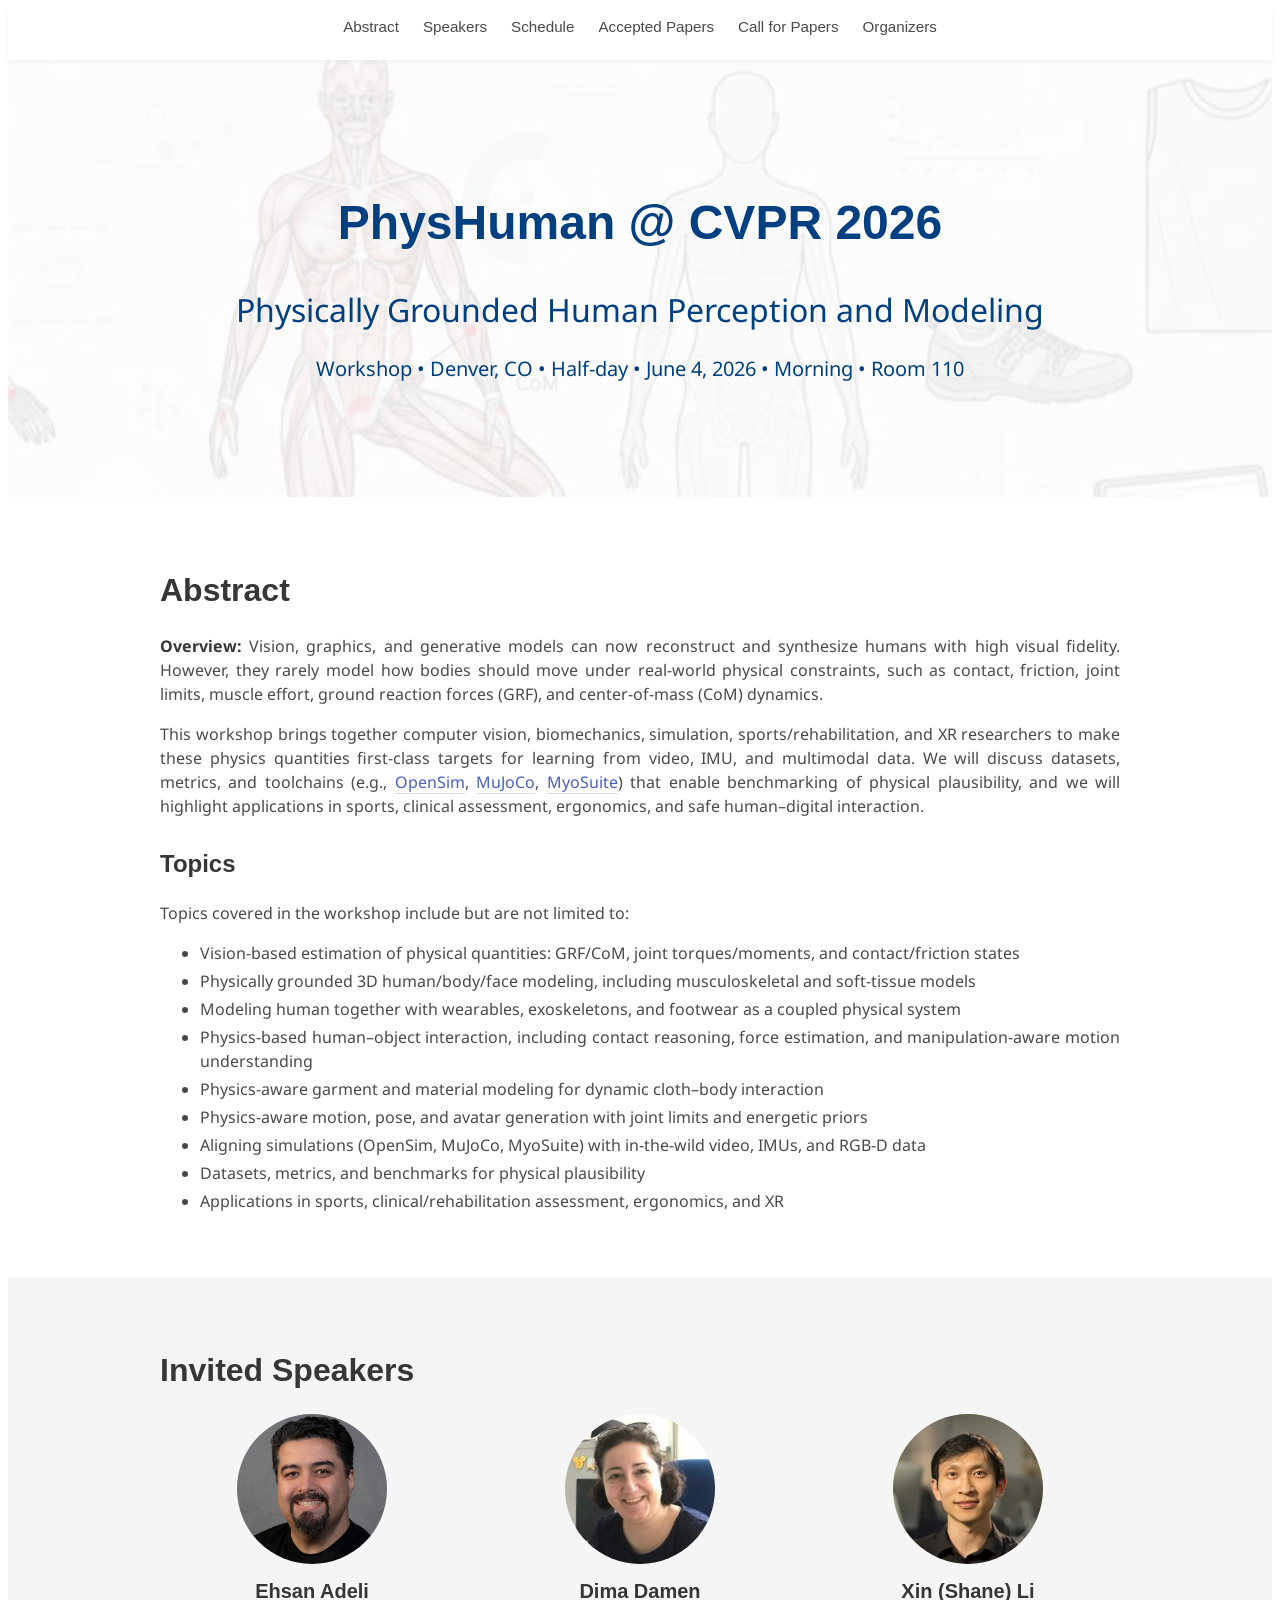
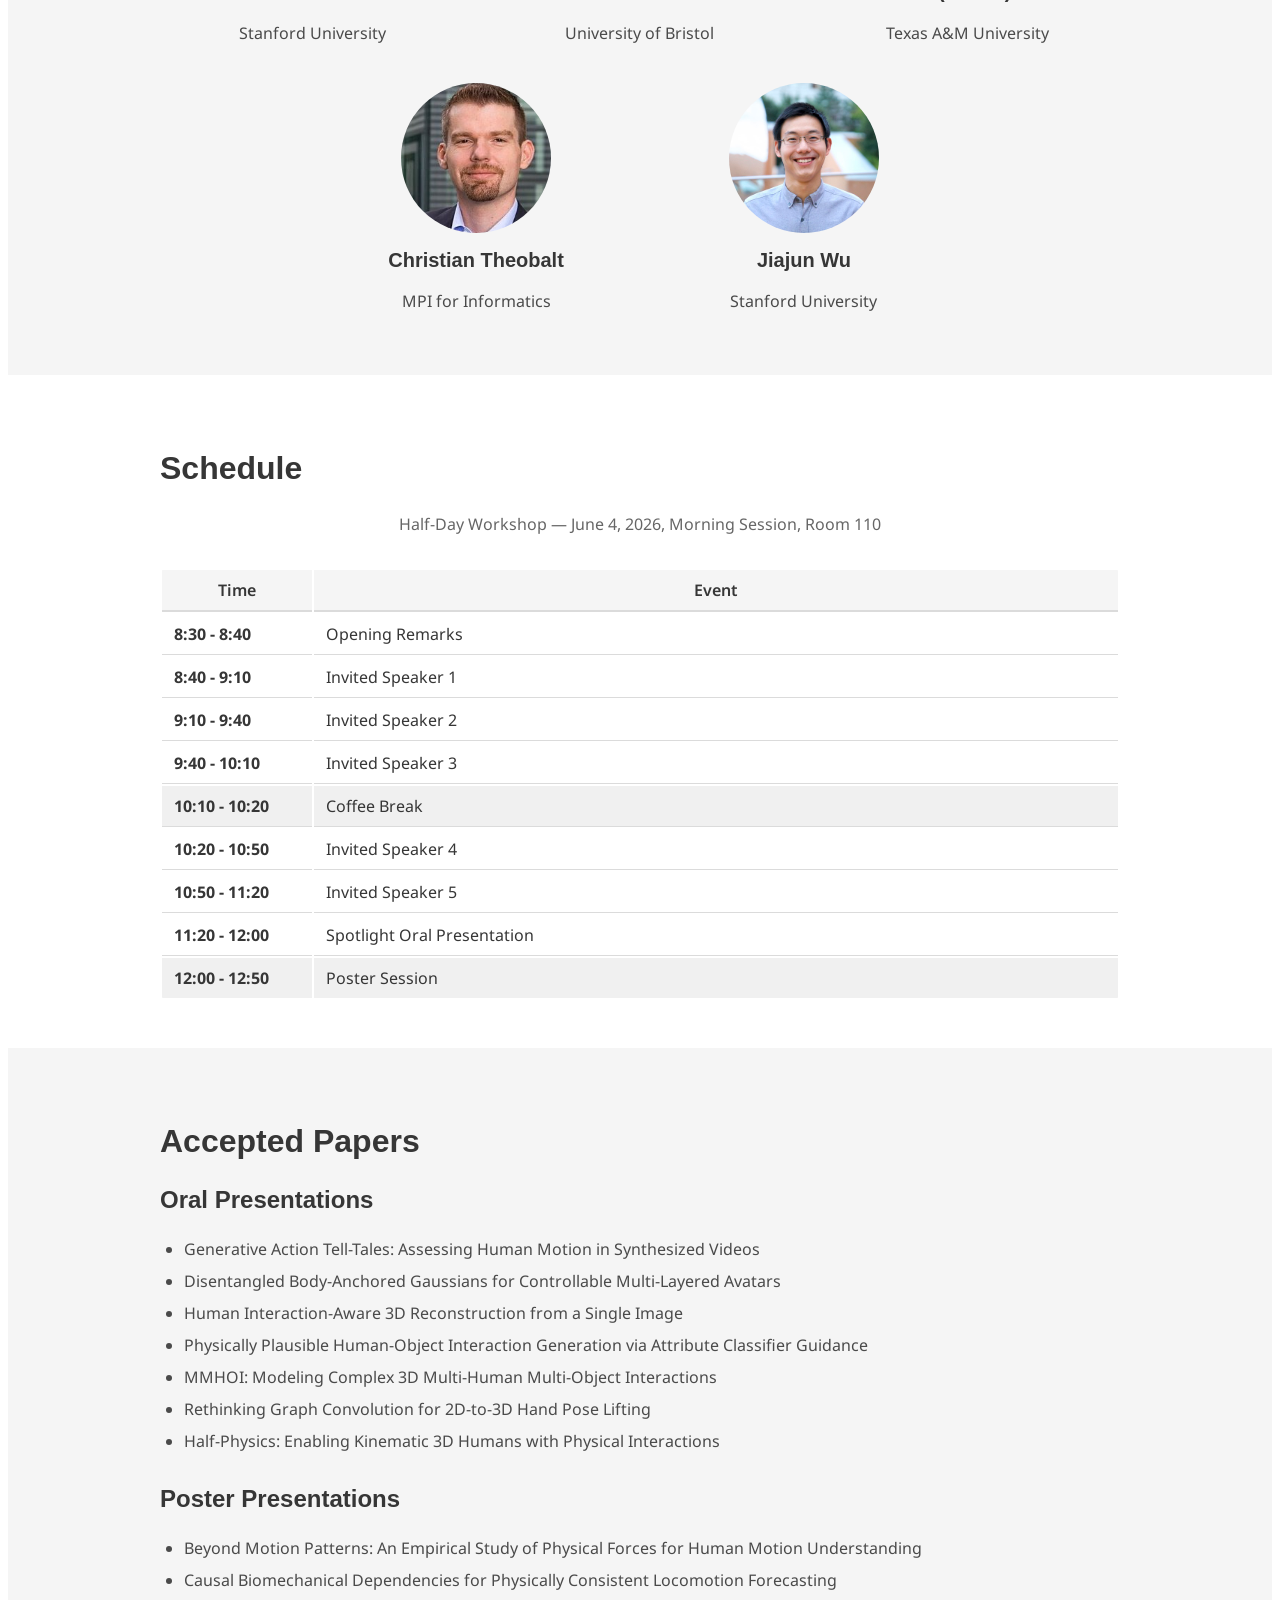
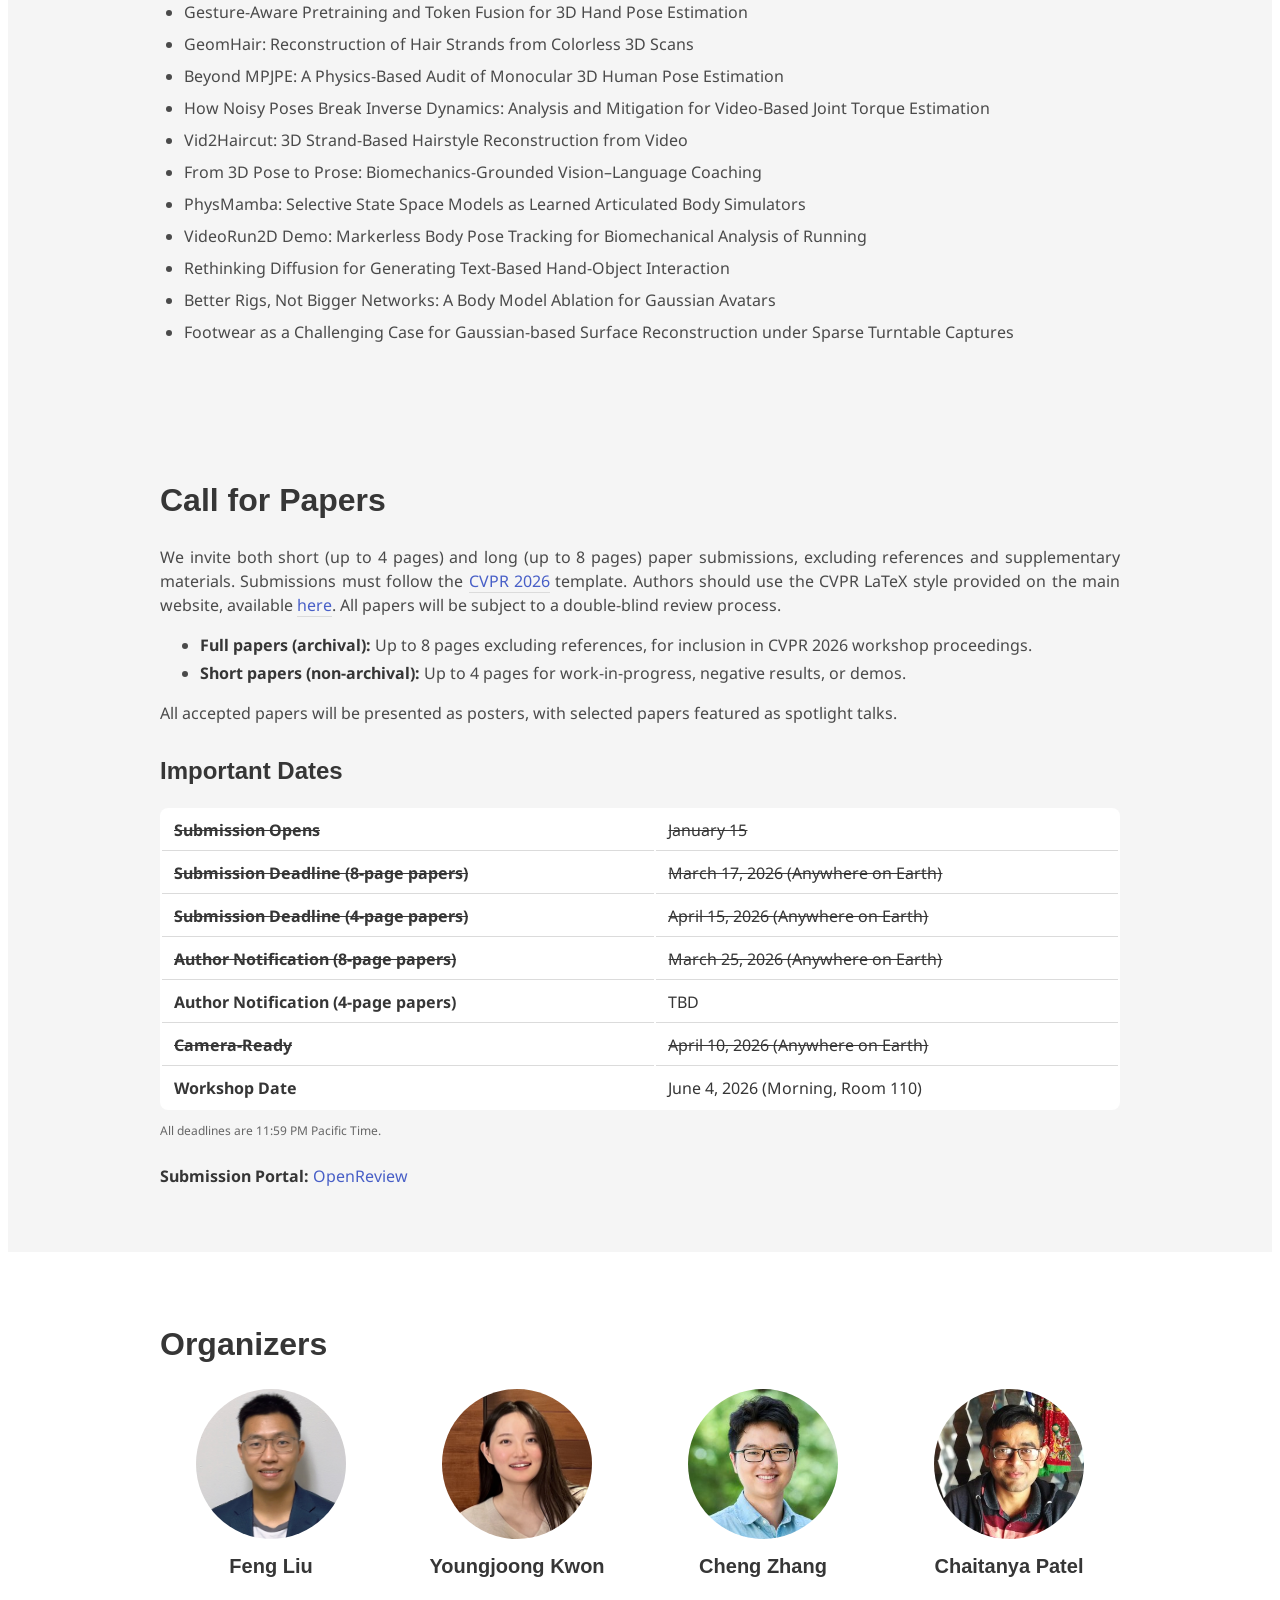
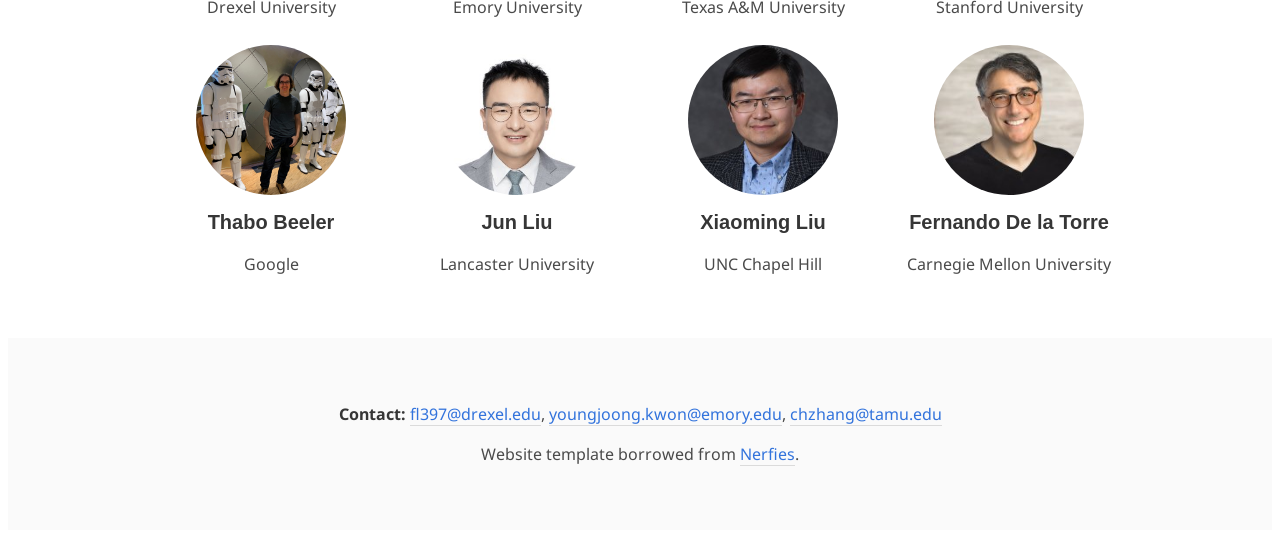
==== index.html @ 2b9e11b6 "Add Accepted Papers section with oral and poster presentations https://claude.ai/code/session_01QRci" ====
<!DOCTYPE html>
<html>
<head>
  <meta charset="utf-8">
  <meta name="description" content="PhysHuman: Physically Grounded Human Perception and Modeling Workshop @ CVPR 2026">
  <meta name="keywords" content="PhysHuman, CVPR 2026, Workshop, Human Modeling, Biomechanics, Physics-informed Vision">
  <meta name="viewport" content="width=device-width, initial-scale=1">
  <title>PhysHuman Workshop @ CVPR 2026</title>

  <link href="https://fonts.googleapis.com/css?family=Google+Sans|Noto+Sans|Castoro" rel="stylesheet">
  <link rel="stylesheet" href="./static/css/bulma.min.css">
  <link rel="stylesheet" href="./static/css/index.css">
  <link rel="icon" href="./static/images/favicon.ico">
  <script>
    // Scroll to top on page load/refresh
    if (history.scrollRestoration) {
      history.scrollRestoration = 'manual';
    }
    window.onbeforeunload = function () {
      window.scrollTo(0, 0);
    };
  </script>
  <style>
    /* Hide ClustrMaps globe widget while keeping tracking active */
    /* Hide the canvas element that renders the globe */
    canvas[id*="cluster"] {
      display: none !important;
      visibility: hidden !important;
      opacity: 0 !important;
      width: 0 !important;
      height: 0 !important;
      position: absolute !important;
      left: -9999px !important;
    }
    /* Hide any iframe created by ClustrMaps */
    iframe[src*="clustrmaps"] {
      display: none !important;
      visibility: hidden !important;
      opacity: 0 !important;
      width: 0 !important;
      height: 0 !important;
      position: absolute !important;
      left: -9999px !important;
    }
    /* Hide the widget container div */
    div[id*="cluster"] {
      display: none !important;
      visibility: hidden !important;
      opacity: 0 !important;
      width: 0 !important;
      height: 0 !important;
      position: absolute !important;
      left: -9999px !important;
    }
    /* Additional catch-all for ClustrMaps elements */
    [class*="clustrmaps"],
    [id*="clustrmaps"],
    a[href*="clustrmaps"] {
      display: none !important;
      visibility: hidden !important;
      opacity: 0 !important;
      width: 0 !important;
      height: 0 !important;
      position: absolute !important;
      left: -9999px !important;
    }
  </style>
  <script>
    // Hide all ClustrMaps elements that might be created dynamically
    function hideClustrMaps() {
      // Find all elements that might be related to ClustrMaps
      const selectors = [
        'canvas[id*="cluster"]',
        'iframe[src*="clustrmaps"]',
        'div[id*="cluster"]',
        '[class*="clustrmaps"]',
        '[id*="clustrmaps"]',
        'a[href*="clustrmaps"]',
        '#clstr_globe'
      ];

      selectors.forEach(selector => {
        document.querySelectorAll(selector).forEach(el => {
          el.style.display = 'none';
          el.style.visibility = 'hidden';
          el.style.opacity = '0';
          el.style.width = '0';
          el.style.height = '0';
          el.style.position = 'absolute';
          el.style.left = '-9999px';
        });
      });

      // Also hide any siblings of the script tag
      const scriptTag = document.getElementById('clstr_globe');
      if (scriptTag && scriptTag.nextSibling) {
        let sibling = scriptTag.nextSibling;
        while (sibling) {
          if (sibling.nodeType === 1) { // Element node
            sibling.style.display = 'none';
            sibling.style.visibility = 'hidden';
            sibling.style.opacity = '0';
            sibling.style.width = '0';
            sibling.style.height = '0';
            sibling.style.position = 'absolute';
            sibling.style.left = '-9999px';
          }
          sibling = sibling.nextSibling;
        }
      }
    }

    // Run on page load and periodically to catch late-loading elements
    if (document.readyState === 'loading') {
      document.addEventListener('DOMContentLoaded', hideClustrMaps);
    } else {
      hideClustrMaps();
    }

    // Also run after a short delay to catch dynamically created elements
    setTimeout(hideClustrMaps, 100);
    setTimeout(hideClustrMaps, 500);
    setTimeout(hideClustrMaps, 1000);

    // Set up a MutationObserver to hide elements as they're added
    const observer = new MutationObserver(hideClustrMaps);
    observer.observe(document.body || document.documentElement, {
      childList: true,
      subtree: true
    });
  </script>
</head>
<body>

<nav class="navbar" role="navigation" aria-label="main navigation">
  <div class="navbar-menu">
    <div class="navbar-start" style="flex-grow: 1; justify-content: center;">
      <a class="navbar-item" href="#abstract">Abstract</a>
      <a class="navbar-item" href="#speakers">Speakers</a>
      <a class="navbar-item" href="#schedule">Schedule</a>
      <a class="navbar-item" href="#accepted-papers">Accepted Papers</a>
      <a class="navbar-item" href="#call-for-papers">Call for Papers</a>
      <a class="navbar-item" href="#organizers">Organizers</a>
    </div>
  </div>
</nav>


<section class="hero hero-with-overlay" id="top" style="background-color: white; background-image: url('./static/images/AI-generated-bg_v2.png'); background-size: cover; background-position: center; background-repeat: no-repeat; background-attachment: fixed;">
  <div class="hero-body">
    <div class="container is-max-desktop">
      <div class="columns is-centered">
        <div class="column has-text-centered">
          <h1 class="title is-1 publication-title" style="color: #004080;">PhysHuman @ CVPR 2026</h1>
          <h2 class="subtitle is-3" style="color: #004080;">Physically Grounded Human Perception and Modeling</h2>
          <p class="subtitle is-5" style="color: #004080;">
            <span style="color: #004080;">Workshop • Denver, CO • Half-day • June 4, 2026 • Morning • Room 110</span>
          </p>
        </div>
      </div>
    </div>
  </div>
</section>


<section class="section" id="abstract">
  <div class="container is-max-desktop">
    <h2 class="title is-3">Abstract</h2>
    <div class="content has-text-justified">
      <p>
        <strong>Overview:</strong> Vision, graphics, and generative models can now reconstruct and synthesize humans with high visual fidelity. However, they rarely model how bodies should move under real-world physical constraints, such as contact, friction, joint limits, muscle effort, ground reaction forces (GRF), and center-of-mass (CoM) dynamics.
      </p>
      <p>
        This workshop brings together computer vision, biomechanics, simulation, sports/rehabilitation, and XR researchers to make these physics quantities first-class targets for learning from video, IMU, and multimodal data. We will discuss datasets, metrics, and toolchains (e.g., <a href="https://opensim.stanford.edu/">OpenSim</a>, <a href="https://mujoco.org/">MuJoCo</a>, <a href="https://sites.google.com/view/myosuite">MyoSuite</a>) that enable benchmarking of physical plausibility, and we will highlight applications in sports, clinical assessment, ergonomics, and safe human–digital interaction.
      </p>
    </div>

    <h3 class="title is-4" style="margin-top: 2rem;">Topics</h3>
    <div class="content has-text-justified">
      <p>Topics covered in the workshop include but are not limited to:</p>
      <ul>
        <li>Vision-based estimation of physical quantities: GRF/CoM, joint torques/moments, and contact/friction states</li>
        <li>Physically grounded 3D human/body/face modeling, including musculoskeletal and soft-tissue models</li>
        <li>Modeling human together with wearables, exoskeletons, and footwear as a coupled physical system</li>
        <li>Physics-based human–object interaction, including contact reasoning, force estimation, and manipulation-aware motion understanding</li>
        <li>Physics-aware garment and material modeling for dynamic cloth–body interaction</li>
        <li>Physics-aware motion, pose, and avatar generation with joint limits and energetic priors</li>
        <li>Aligning simulations (OpenSim, MuJoCo, MyoSuite) with in-the-wild video, IMUs, and RGB-D data</li>
        <li>Datasets, metrics, and benchmarks for physical plausibility</li>
        <li>Applications in sports, clinical/rehabilitation assessment, ergonomics, and XR</li>
      </ul>
    </div>
  </div>
</section>


<section class="section" id="speakers" style="background-color: #f5f5f5;">
  <div class="container is-max-desktop">
    <h2 class="title is-3">Invited Speakers</h2>

    <div class="columns is-multiline is-centered">
      <!-- Adeli -->
      <div class="column is-one-third has-text-centered">
        <a href="http://stanford.edu/~eadeli/">
          <figure class="image is-150x150" style="margin: 0 auto;">
            <img src="./static/images/Ehsan03.jpg" alt="Ehsan Adeli" style="border-radius: 50%; object-fit: cover; width: 150px; height: 150px;">
          </figure>
        </a>
        <p class="title is-5" style="margin-top: 1rem;"><a href="http://stanford.edu/~eadeli/">Ehsan Adeli</a></p>
        <p class="subtitle is-6">Stanford University</p>
      </div>

      <!-- Damen -->
      <div class="column is-one-third has-text-centered">
        <a href="http://dimadamen.github.io">
          <figure class="image is-150x150" style="margin: 0 auto;">
            <img src="./static/images/Dima2019_s.jpeg" alt="Dima Damen" style="border-radius: 50%; object-fit: cover; width: 150px; height: 150px;">
          </figure>
        </a>
        <p class="title is-5" style="margin-top: 1rem;"><a href="http://dimadamen.github.io">Dima Damen</a></p>
        <p class="subtitle is-6">University of Bristol</p>
      </div>

      <!-- Li -->
      <div class="column is-one-third has-text-centered">
        <a href="https://people.tamu.edu/~xinli/">
          <figure class="image is-150x150" style="margin: 0 auto;">
            <img src="./static/images/XinLi.jpg" alt="Xin (Shane) Li" style="border-radius: 50%; object-fit: cover; width: 150px; height: 150px;">
          </figure>
        </a>
        <p class="title is-5" style="margin-top: 1rem;"><a href="https://people.tamu.edu/~xinli/">Xin (Shane) Li</a></p>
        <p class="subtitle is-6">Texas A&amp;M University</p>
      </div>

      <!-- Theobalt -->
      <div class="column is-one-third has-text-centered">
        <a href="https://people.mpi-inf.mpg.de/~theobalt/">
          <figure class="image is-150x150" style="margin: 0 auto;">
            <img src="./static/images/csm_Christian_Theobalt_stehend_8e992faa52.jpeg" alt="Christian Theobalt" style="border-radius: 50%; object-fit: cover; width: 150px; height: 150px;">
          </figure>
        </a>
        <p class="title is-5" style="margin-top: 1rem;"><a href="https://people.mpi-inf.mpg.de/~theobalt/">Christian Theobalt</a></p>
        <p class="subtitle is-6">MPI for Informatics</p>
      </div>

      <!-- Wu -->
      <div class="column is-one-third has-text-centered">
        <a href="https://jiajunwu.com">
          <figure class="image is-150x150" style="margin: 0 auto;">
            <img src="./static/images/Jiajun_Wu.jpg" alt="Jiajun Wu" style="border-radius: 50%; object-fit: cover; width: 150px; height: 150px;">
          </figure>
        </a>
        <p class="title is-5" style="margin-top: 1rem;"><a href="https://jiajunwu.com">Jiajun Wu</a></p>
        <p class="subtitle is-6">Stanford University</p>
      </div>
    </div>
  </div>
</section>


<section class="section" id="schedule">
  <div class="container is-max-desktop">
    <h2 class="title is-3">Schedule</h2>
    <p class="has-text-centered" style="margin-bottom: 2rem; color: #666;">
      Half-Day Workshop — June 4, 2026, Morning Session, Room 110
    </p>

    <table class="table is-fullwidth is-hoverable">
      <thead>
        <tr>
          <th style="width: 150px;">Time</th>
          <th>Event</th>
        </tr>
      </thead>
      <tbody>
        <tr>
          <td><strong>8:30 - 8:40</strong></td>
          <td>Opening Remarks</td>
        </tr>
        <tr>
          <td><strong>8:40 - 9:10</strong></td>
          <td>Invited Speaker 1</td>
        </tr>
        <tr>
          <td><strong>9:10 - 9:40</strong></td>
          <td>Invited Speaker 2</td>
        </tr>
        <tr>
          <td><strong>9:40 - 10:10</strong></td>
          <td>Invited Speaker 3</td>
        </tr>
        <tr style="background-color: #f0f0f0;">
          <td><strong>10:10 - 10:20</strong></td>
          <td>Coffee Break</td>
        </tr>
        <tr>
          <td><strong>10:20 - 10:50</strong></td>
          <td>Invited Speaker 4</td>
        </tr>
        <tr>
          <td><strong>10:50 - 11:20</strong></td>
          <td>Invited Speaker 5</td>
        </tr>
        <tr>
          <td><strong>11:20 - 12:00</strong></td>
          <td>Spotlight Oral Presentation</td>
        </tr>
        <tr style="background-color: #f0f0f0;">
          <td><strong>12:00 - 12:50</strong></td>
          <td>Poster Session</td>
        </tr>
      </tbody>
    </table>
  </div>
</section>


<section class="section" id="accepted-papers" style="background-color: #f5f5f5;">
  <div class="container is-max-desktop">
    <h2 class="title is-3">Accepted Papers</h2>

    <h3 class="title is-4" style="margin-top: 1.5rem;">Oral Presentations</h3>
    <ul style="list-style: disc; padding-left: 1.5rem;">
      <li style="margin-bottom: 0.5rem;">Generative Action Tell-Tales: Assessing Human Motion in Synthesized Videos</li>
      <li style="margin-bottom: 0.5rem;">Disentangled Body-Anchored Gaussians for Controllable Multi-Layered Avatars</li>
      <li style="margin-bottom: 0.5rem;">Human Interaction-Aware 3D Reconstruction from a Single Image</li>
      <li style="margin-bottom: 0.5rem;">Physically Plausible Human-Object Interaction Generation via Attribute Classifier Guidance</li>
      <li style="margin-bottom: 0.5rem;">MMHOI: Modeling Complex 3D Multi-Human Multi-Object Interactions</li>
      <li style="margin-bottom: 0.5rem;">Rethinking Graph Convolution for 2D-to-3D Hand Pose Lifting</li>
      <li style="margin-bottom: 0.5rem;">Half-Physics: Enabling Kinematic 3D Humans with Physical Interactions</li>
    </ul>

    <h3 class="title is-4" style="margin-top: 2rem;">Poster Presentations</h3>
    <ul style="list-style: disc; padding-left: 1.5rem;">
      <li style="margin-bottom: 0.5rem;">Beyond Motion Patterns: An Empirical Study of Physical Forces for Human Motion Understanding</li>
      <li style="margin-bottom: 0.5rem;">Causal Biomechanical Dependencies for Physically Consistent Locomotion Forecasting</li>
      <li style="margin-bottom: 0.5rem;">Gesture-Aware Pretraining and Token Fusion for 3D Hand Pose Estimation</li>
      <li style="margin-bottom: 0.5rem;">GeomHair: Reconstruction of Hair Strands from Colorless 3D Scans</li>
      <li style="margin-bottom: 0.5rem;">Beyond MPJPE: A Physics-Based Audit of Monocular 3D Human Pose Estimation</li>
      <li style="margin-bottom: 0.5rem;">How Noisy Poses Break Inverse Dynamics: Analysis and Mitigation for Video-Based Joint Torque Estimation</li>
      <li style="margin-bottom: 0.5rem;">Vid2Haircut: 3D Strand-Based Hairstyle Reconstruction from Video</li>
      <li style="margin-bottom: 0.5rem;">From 3D Pose to Prose: Biomechanics-Grounded Vision–Language Coaching</li>
      <li style="margin-bottom: 0.5rem;">PhysMamba: Selective State Space Models as Learned Articulated Body Simulators</li>
      <li style="margin-bottom: 0.5rem;">VideoRun2D Demo: Markerless Body Pose Tracking for Biomechanical Analysis of Running</li>
      <li style="margin-bottom: 0.5rem;">Rethinking Diffusion for Generating Text-Based Hand-Object Interaction</li>
      <li style="margin-bottom: 0.5rem;">Better Rigs, Not Bigger Networks: A Body Model Ablation for Gaussian Avatars</li>
      <li style="margin-bottom: 0.5rem;">Footwear as a Challenging Case for Gaussian-based Surface Reconstruction under Sparse Turntable Captures</li>
    </ul>
  </div>
</section>


<section class="section" id="call-for-papers" style="background-color: #f5f5f5;">
  <div class="container is-max-desktop">
    <h2 class="title is-3">Call for Papers</h2>
    
    <div class="content has-text-justified">
      <p>
        We invite both short (up to 4 pages) and long (up to 8 pages) paper submissions, excluding references and supplementary materials. Submissions must follow the <a href="https://cvpr.thecvf.com/">CVPR 2026</a> template. Authors should use the CVPR LaTeX style provided on the main website, available <a href="https://github.com/cvpr-org/author-kit/archive/refs/tags/CVPR2026-v1(latex).zip">here</a>. All papers will be subject to a double-blind review process.
      </p>

      <ul>
        <li><strong>Full papers (archival):</strong> Up to 8 pages excluding references, for inclusion in CVPR 2026 workshop proceedings.</li>
        <li><strong>Short papers (non-archival):</strong> Up to 4 pages for work-in-progress, negative results, or demos.</li>
      </ul>

      <p>
        All accepted papers will be presented as posters, with selected papers featured as spotlight talks.
      </p>
    </div>

    <h3 class="title is-4" style="margin-top: 2rem;">Important Dates</h3>
    <table class="table is-fullwidth">
      <tbody>
        <tr>
          <td><s><strong>Submission Opens</strong></s></td>
          <td><s>January 15</s></td>
        </tr>
        <tr>
          <td><s><strong>Submission Deadline (8-page papers)</strong></s></td>
          <td><s>March 17, 2026 (Anywhere on Earth)</s></td>
        </tr>
        <tr>
          <td><s><strong>Submission Deadline (4-page papers)</strong></s></td>
          <td><s>April 15, 2026 (Anywhere on Earth)</s></td>
        </tr>
        <tr>
          <td><s><strong>Author Notification (8-page papers)</strong></s></td>
          <td><s>March 25, 2026 (Anywhere on Earth)</s></td>
        </tr>
        <tr>
          <td><strong>Author Notification (4-page papers)</strong></td>
          <td>TBD</td>
        </tr>
        <tr>
          <td><s><strong>Camera-Ready</strong></s></td>
          <td><s>April 10, 2026 (Anywhere on Earth)</s></td>
        </tr>
        <tr>
          <td><strong>Workshop Date</strong></td>
          <td>June 4, 2026 (Morning, Room 110)</td>
        </tr>
      </tbody>
    </table>
    <p class="is-size-7" style="color: #666;">All deadlines are 11:59 PM Pacific Time.</p>

    <p style="margin-top: 1.5rem;"><strong>Submission Portal:</strong> <a href="https://openreview.net/group?id=thecvf.com/CVPR/2026/Workshop/PhysHuman" target="_blank">OpenReview</a></p>
  </div>
</section>


<section class="section" id="organizers">
  <div class="container is-max-desktop">
    <h2 class="title is-3">Organizers</h2>
    
    <!-- First Row: Feng Liu, Youngjoong Kwon, Cheng Zhang, Chaitanya Patel -->
    <div class="columns is-centered">
      <div class="column is-one-quarter has-text-centered">
        <a href="https://liufeng2915.github.io">
          <figure class="image is-150x150" style="margin: 0 auto;">
            <img src="./static/images/feng_liu.jpg" alt="Feng Liu" style="border-radius: 50%; object-fit: cover; width: 150px; height: 150px;">
          </figure>
        </a>
        <p class="title is-5" style="margin-top: 1rem;"><a href="https://liufeng2915.github.io">Feng Liu</a></p>
        <p class="subtitle is-6">Drexel University</p>
      </div>

      <div class="column is-one-quarter has-text-centered">
        <a href="https://youngjoongunc.github.io">
          <figure class="image is-150x150" style="margin: 0 auto;">
            <img src="./static/images/Youngjoong_Kwon.jpg" alt="Youngjoong Kwon" style="border-radius: 50%; object-fit: cover; width: 150px; height: 150px;">
          </figure>
        </a>
        <p class="title is-5" style="margin-top: 1rem;"><a href="https://youngjoongunc.github.io">Youngjoong Kwon</a></p>
        <p class="subtitle is-6">Emory University</p>
      </div>

      <div class="column is-one-quarter has-text-centered">
        <a href="https://czhang0528.github.io">
          <figure class="image is-150x150" style="margin: 0 auto;">
            <img src="./static/images/cheng_zhang.jpeg" alt="Cheng Zhang" style="border-radius: 50%; object-fit: cover; width: 150px; height: 150px;">
          </figure>
        </a>
        <p class="title is-5" style="margin-top: 1rem;"><a href="https://czhang0528.github.io">Cheng Zhang</a></p>
        <p class="subtitle is-6">Texas A&M University</p>
      </div>

      <div class="column is-one-quarter has-text-centered">
        <a href="https://chaitanya100100.github.io/">
          <figure class="image is-150x150" style="margin: 0 auto;">
            <img src="./static/images/chaitanya_patel.jpg" alt="Chaitanya Patel" style="border-radius: 50%; object-fit: cover; width: 150px; height: 150px;">
          </figure>
        </a>
        <p class="title is-5" style="margin-top: 1rem;"><a href="https://chaitanya100100.github.io/">Chaitanya Patel</a></p>
        <p class="subtitle is-6">Stanford University</p>
      </div>
    </div>

    <!-- Second Row: Thabo Beeler, Jun Liu, Xiaoming Liu, Fernando De La Torre -->
    <div class="columns is-centered">
      <div class="column is-one-quarter has-text-centered">
        <a href="https://thabobeeler.com">
          <figure class="image is-150x150" style="margin: 0 auto;">
            <img src="./static/images/thabo_stormtroopers.jpg" alt="Thabo Beeler" style="border-radius: 50%; object-fit: cover; width: 150px; height: 150px;">
          </figure>
        </a>
        <p class="title is-5" style="margin-top: 1rem;"><a href="https://thabobeeler.com">Thabo Beeler</a></p>
        <p class="subtitle is-6">Google</p>
      </div>

      <div class="column is-one-quarter has-text-centered">
        <a href="https://wp.lancs.ac.uk/vl/">
          <figure class="image is-150x150" style="margin: 0 auto;">
            <img src="./static/images/jun_liu.jpeg" alt="Jun Liu" style="border-radius: 50%; object-fit: cover; width: 150px; height: 150px;">
          </figure>
        </a>
        <p class="title is-5" style="margin-top: 1rem;"><a href="https://wp.lancs.ac.uk/vl/">Jun Liu</a></p>
        <p class="subtitle is-6">Lancaster University</p>
      </div>

      <div class="column is-one-quarter has-text-centered">
        <a href="https://www.cse.msu.edu/~liuxm/index2.html">
          <figure class="image is-150x150" style="margin: 0 auto;">
            <img src="./static/images/xiaoming_liu.jpeg" alt="Xiaoming Liu" style="border-radius: 50%; object-fit: cover; width: 150px; height: 150px;">
          </figure>
        </a>
        <p class="title is-5" style="margin-top: 1rem;"><a href="https://www.cse.msu.edu/~liuxm/index2.html">Xiaoming Liu</a></p>
        <p class="subtitle is-6">UNC Chapel Hill</p>
      </div>

      <div class="column is-one-quarter has-text-centered">
        <a href="https://www.cs.cmu.edu/~ftorre/">
          <figure class="image is-150x150" style="margin: 0 auto;">
            <img src="./static/images/fernando-torre.jpeg" alt="Fernando De la Torre" style="border-radius: 50%; object-fit: cover; width: 150px; height: 150px;">
          </figure>
        </a>
        <p class="title is-5" style="margin-top: 1rem;"><a href="https://www.cs.cmu.edu/~ftorre/">Fernando De la Torre</a></p>
        <p class="subtitle is-6">Carnegie Mellon University</p>
      </div>
    </div>
  </div>
</section>



<footer class="footer">
  <div class="container">
    <div class="content has-text-centered">
      <p>
        <strong>Contact:</strong> <a href="mailto:fl397@drexel.edu">fl397@drexel.edu</a>, 
        <a href="mailto:youngjoong.kwon@emory.edu">youngjoong.kwon@emory.edu</a>,
        <a href="mailto:chzhang@tamu.edu">chzhang@tamu.edu</a>
      </p>
      <p>
        Website template borrowed from <a href="https://nerfies.github.io">Nerfies</a>.
      </p>
    </div>
  </div>
</footer>

<!-- ClustrMaps visitor tracking (hidden) -->
<script type="text/javascript" id="clstr_globe" src="//clustrmaps.com/globe.js?d=jIUwx1J7V3RTf0phhwSQsi9vvy4vsYmYzWrfswA-Z1Y"></script>

</body>
</html>
---- static/css/index.css ----
html {
  scroll-behavior: smooth;
}

body {
  font-family: 'Noto Sans', sans-serif;
}

.hero {
  background-color: #fff;
  position: relative;
}

.hero.hero-with-overlay::before {
  content: "";
  position: absolute;
  top: 0;
  left: 0;
  right: 0;
  bottom: 0;
  background-color: rgba(255, 255, 255, 0.65);
  z-index: 0;
}

.hero.hero-with-overlay .hero-body {
  position: relative;
  z-index: 1;
  padding: 6rem 1.5rem;
}

.publication-title {
  font-family: 'Google Sans', sans-serif;
  font-weight: 600;
  color: #363636;
}

.navbar {
  background-color: #fff;
  box-shadow: 0 2px 4px rgba(0,0,0,0.05);
}

.navbar-item {
  font-family: 'Google Sans', sans-serif;
  font-size: 0.95rem;
}

.navbar-item:hover {
  color: #3273dc;
}

.section {
  padding: 3rem 1.5rem;
}

.title {
  font-family: 'Google Sans', sans-serif;
}

.table {
  background-color: #fff;
  border-radius: 8px;
  overflow: hidden;
}

.table th {
  background-color: #f5f5f5;
  font-weight: 600;
}

.table td, .table th {
  vertical-align: middle;
}

.footer {
  background-color: #fafafa;
  padding: 3rem 1.5rem;
}

.footer a {
  color: #3273dc;
}

.footer a:hover {
  text-decoration: underline;
}

/* Organizer and speaker images */
.image.is-150x150 {
  height: 150px;
  width: 150px;
}

.image.is-150x150 img {
  height: 100%;
  width: 100%;
  object-fit: cover;
  background-color: #e0e0e0;
}

/* Links */
.title a {
  color: #363636;
  text-decoration: none;
}

.title a:hover {
  color: #3273dc;
}

/* Responsive adjustments */
@media screen and (max-width: 768px) {
  .columns.is-multiline .column.is-one-fifth {
    width: 50%;
  }
  
  .navbar-menu {
    display: none;
  }
  
  .section {
    padding: 2rem 1rem;
  }
}
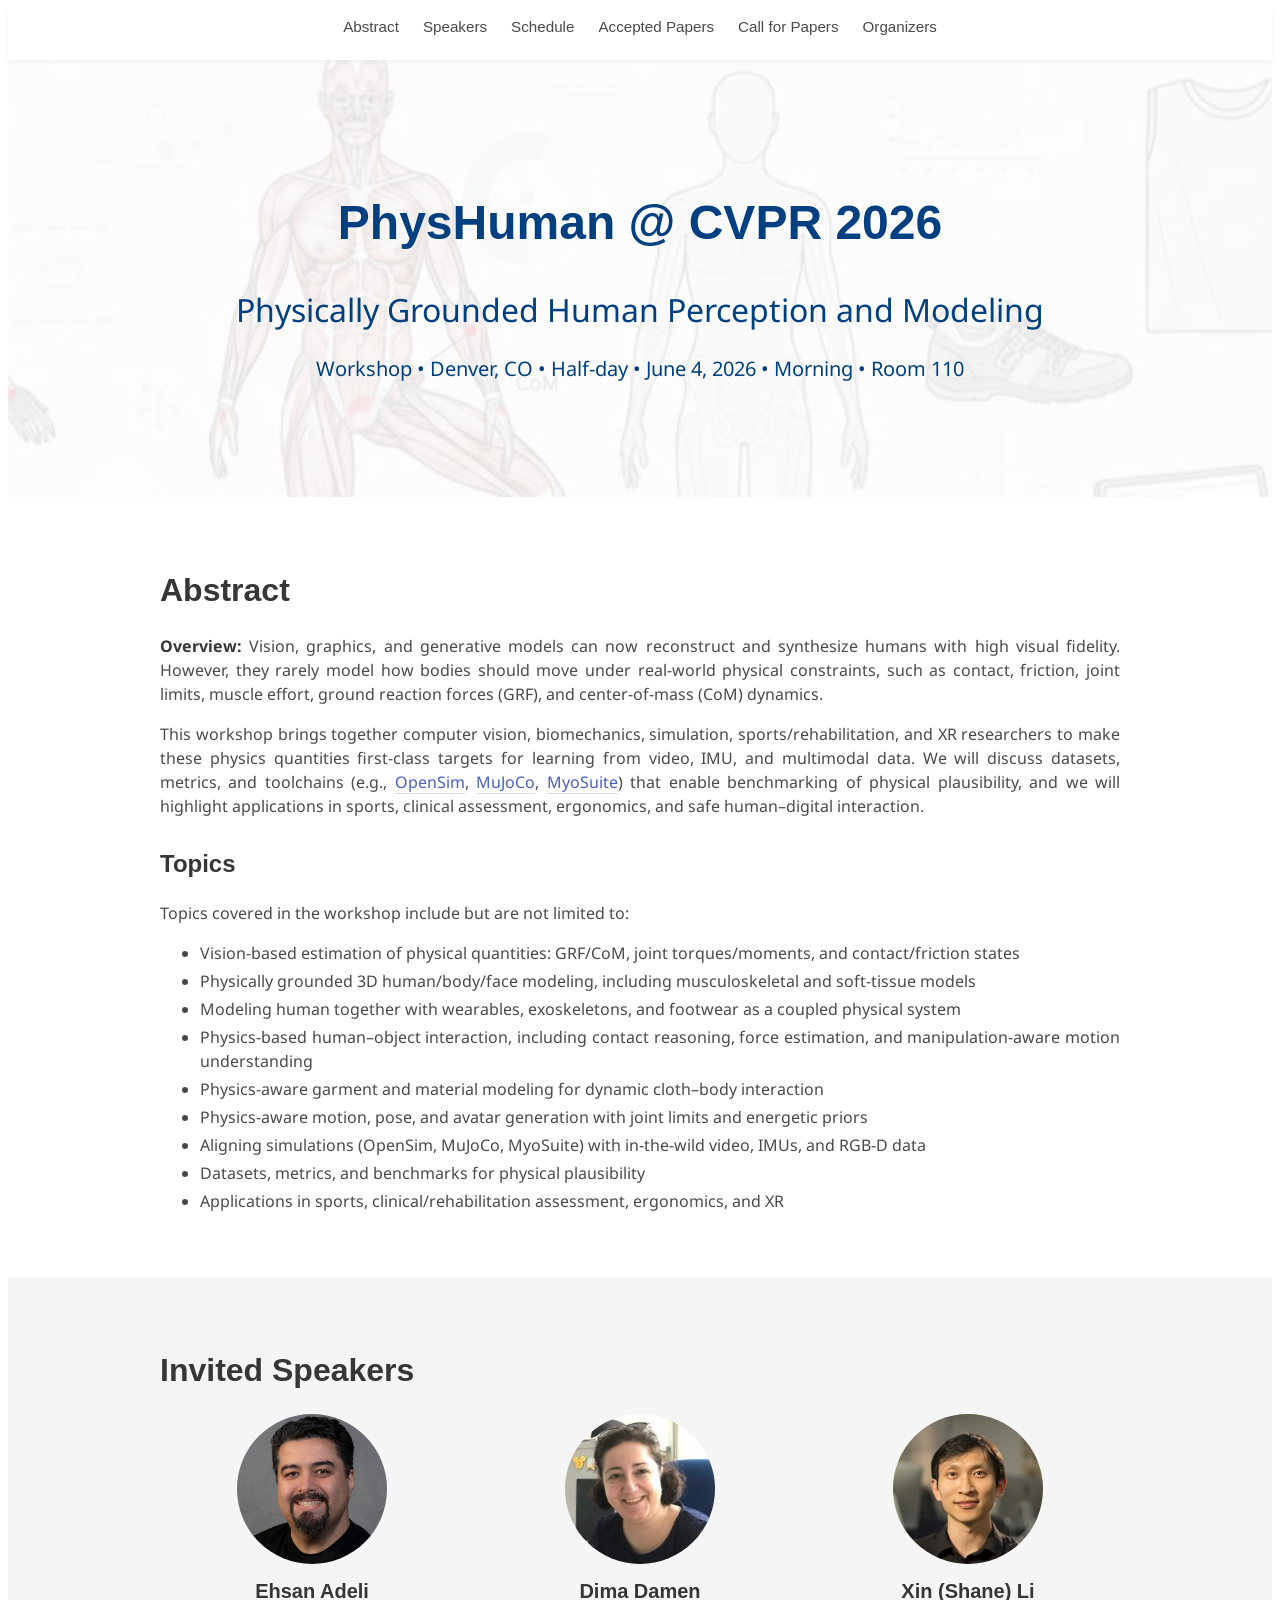
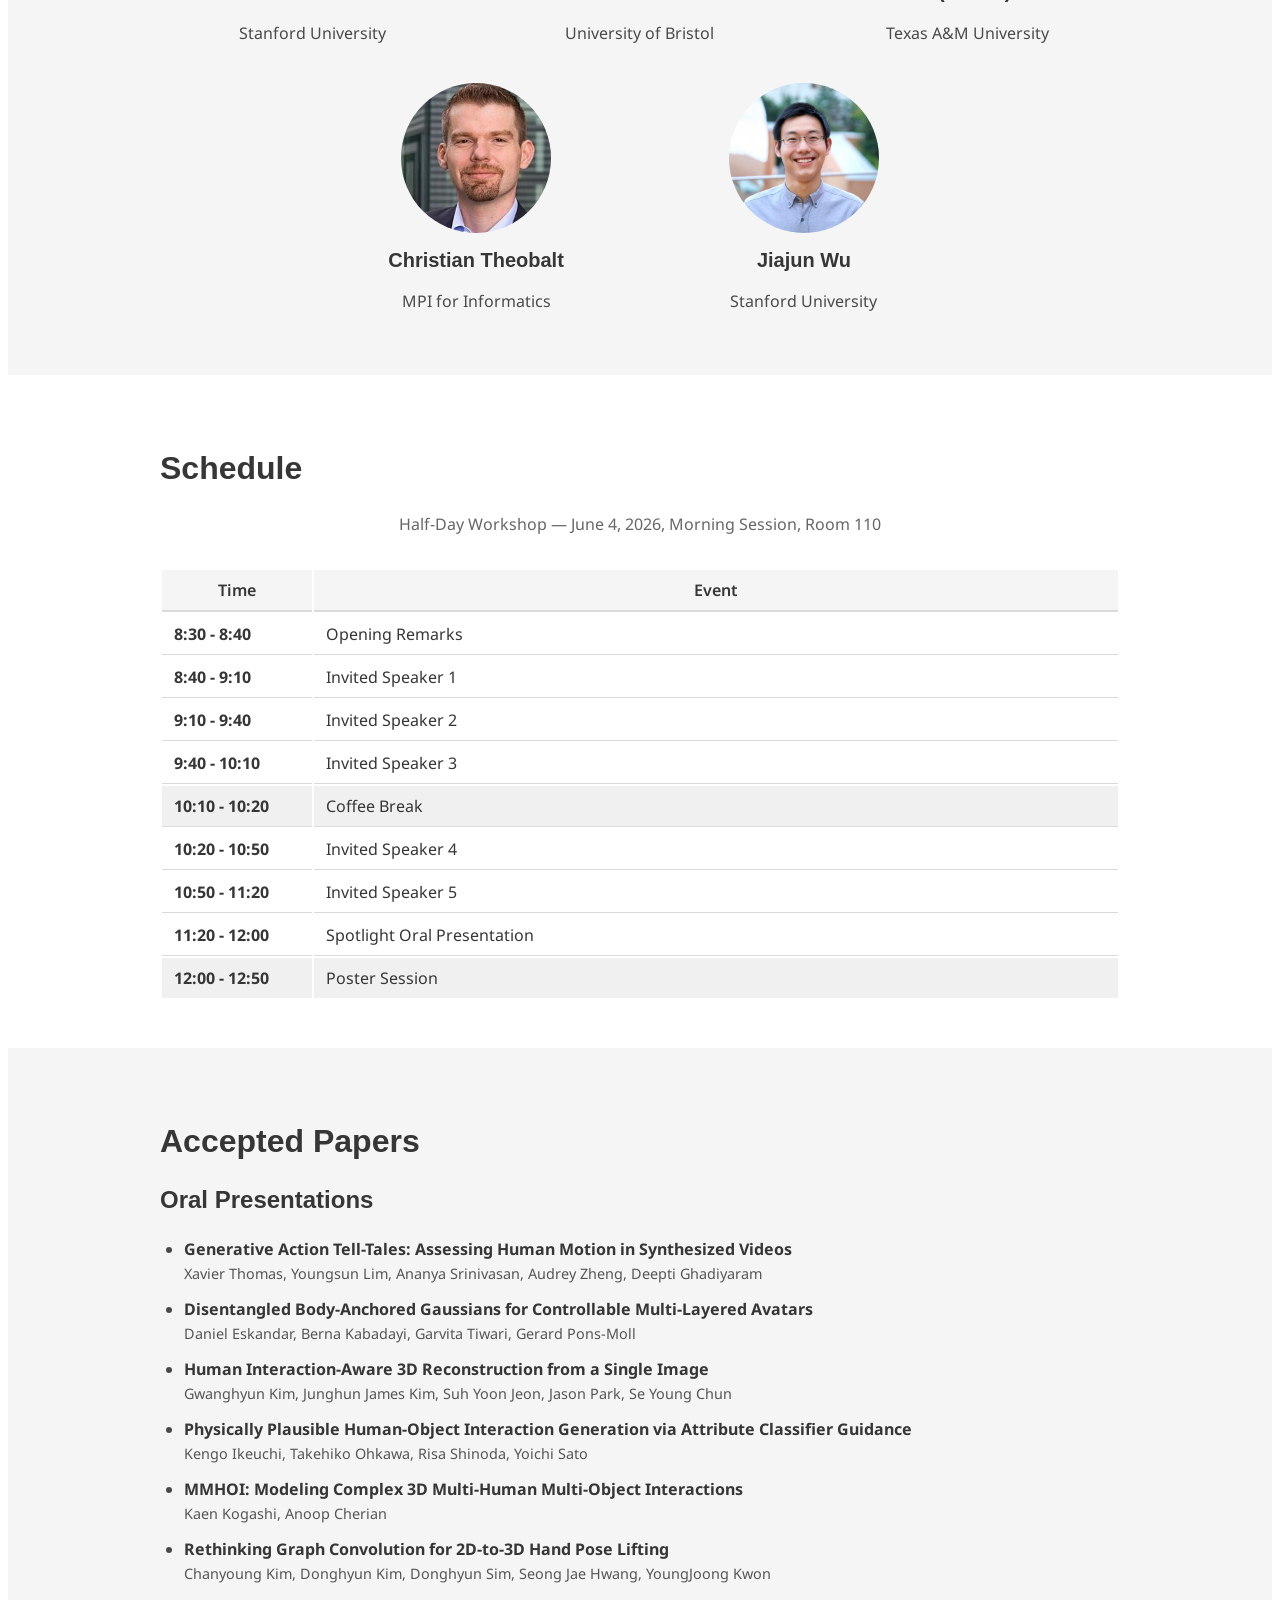
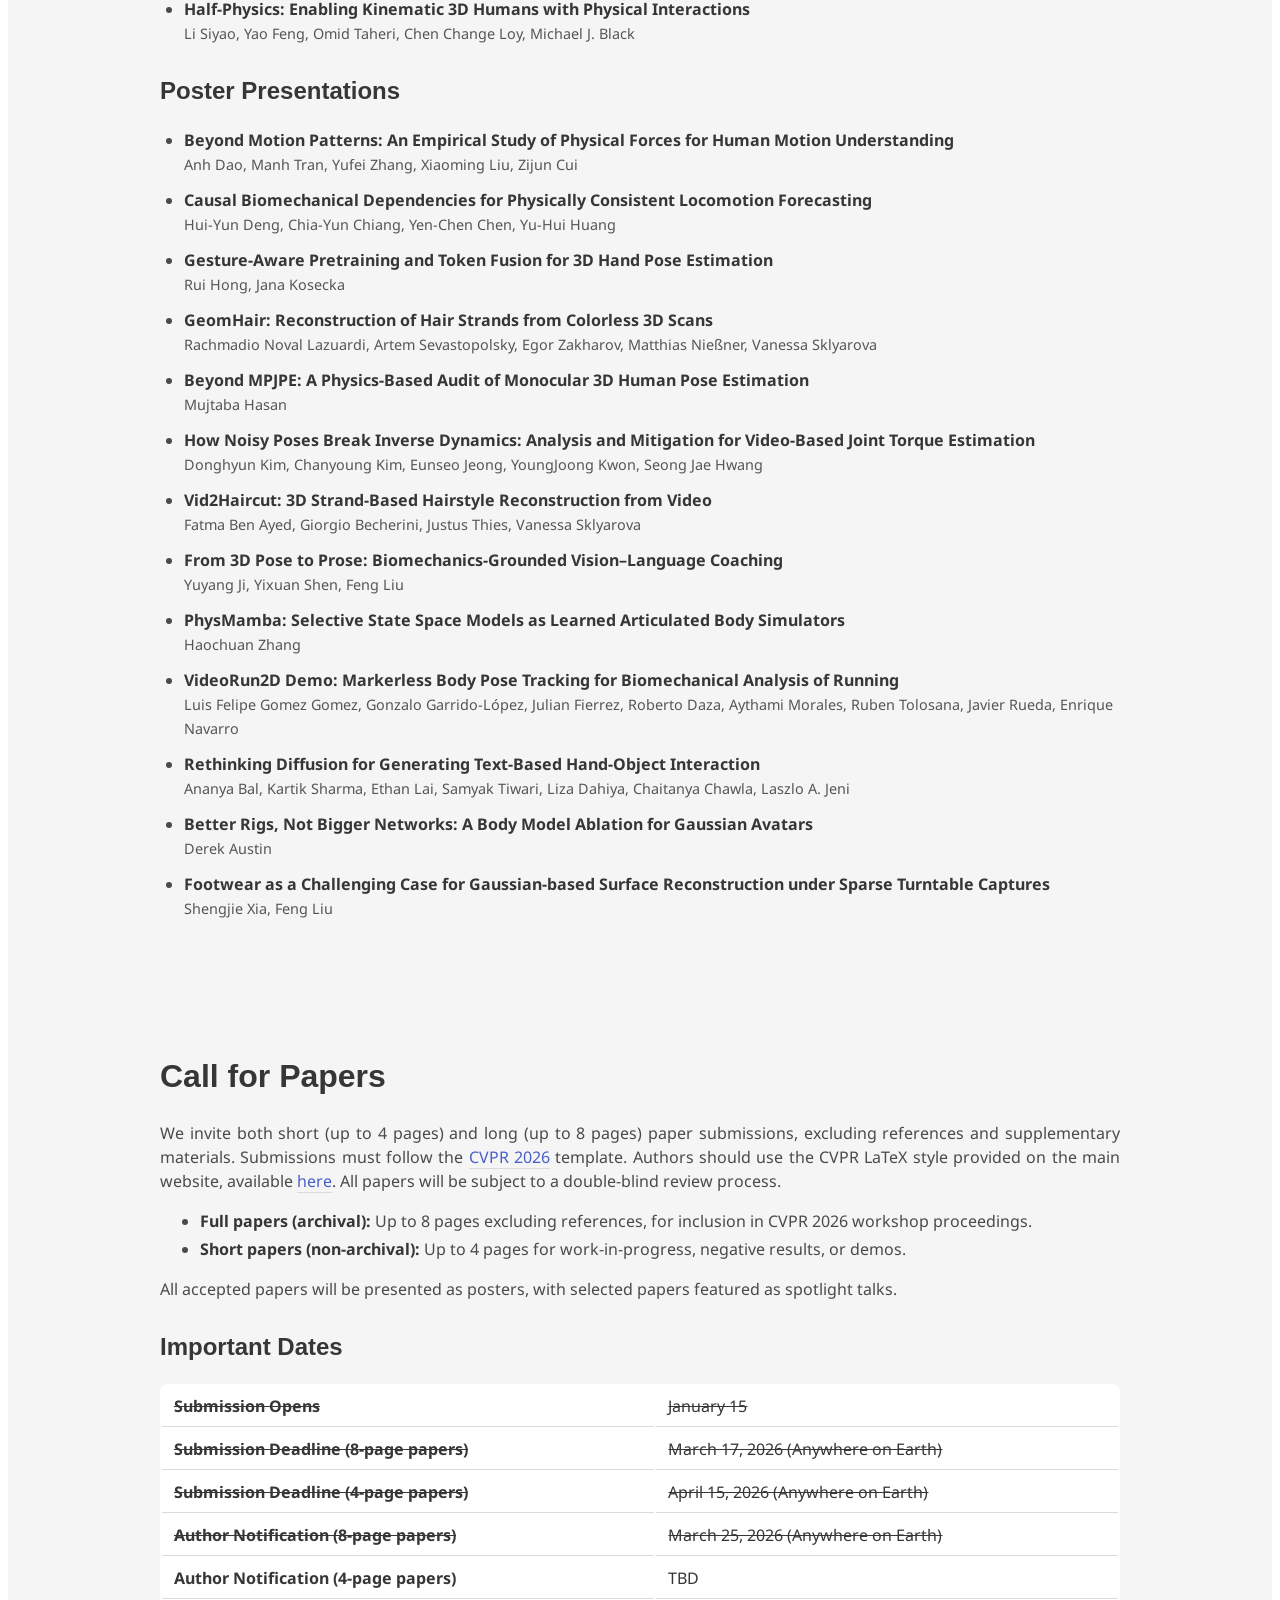
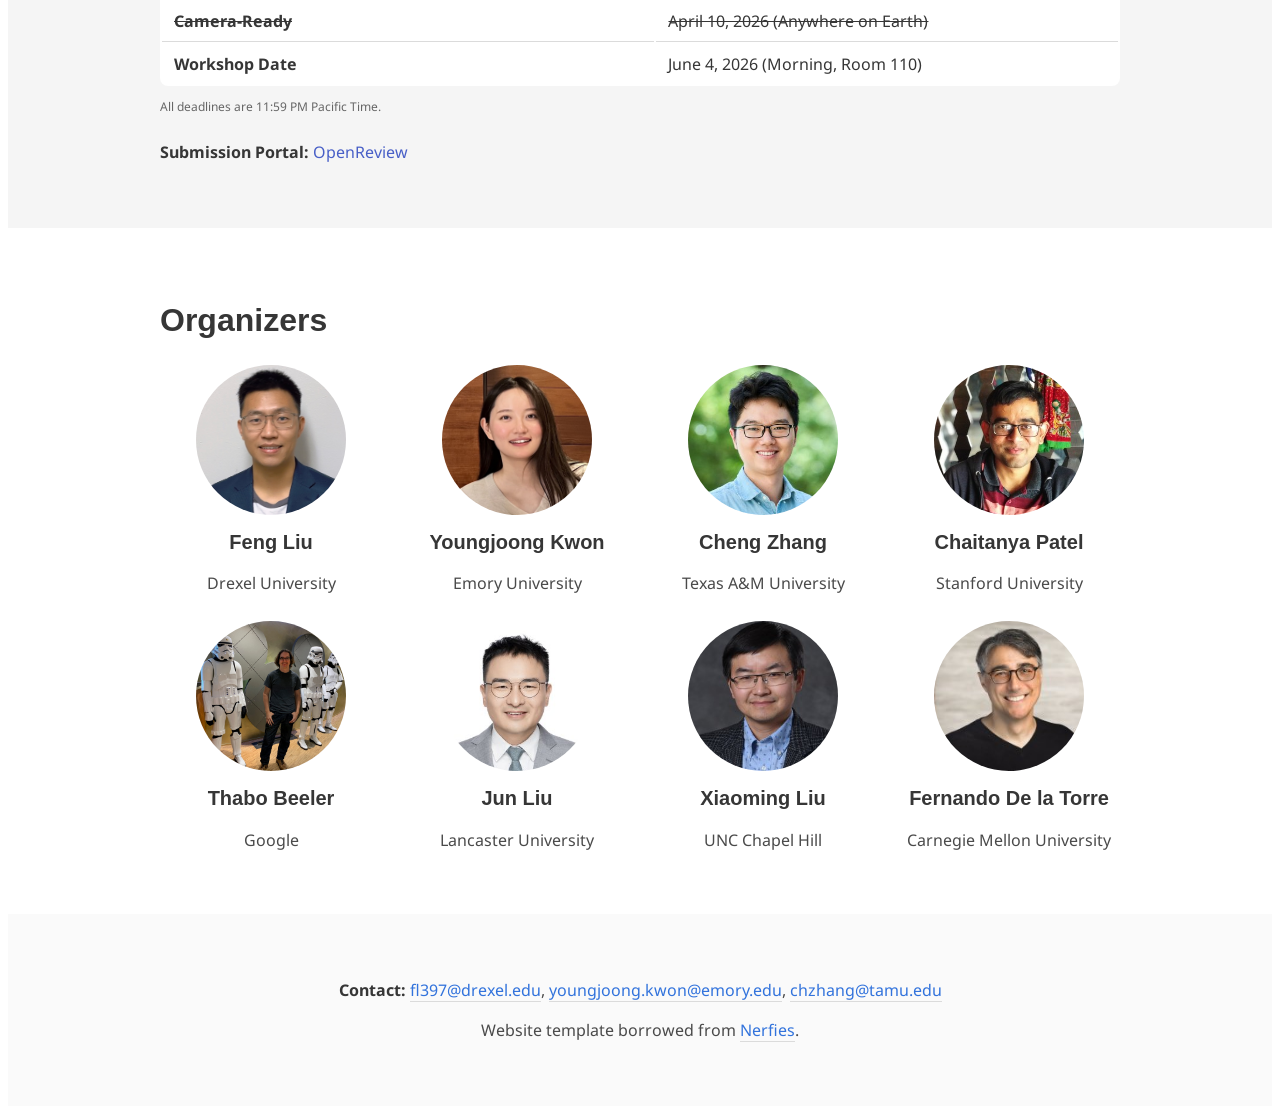
==== commit b3d0ce4e: "Add authors to accepted papers section https://claude.ai/code/session_01QRciYPz2VxnFXP26tmgyhk" ====
--- a/index.html
+++ b/index.html
@@ -321,30 +321,90 @@
 
     <h3 class="title is-4" style="margin-top: 1.5rem;">Oral Presentations</h3>
     <ul style="list-style: disc; padding-left: 1.5rem;">
-      <li style="margin-bottom: 0.5rem;">Generative Action Tell-Tales: Assessing Human Motion in Synthesized Videos</li>
-      <li style="margin-bottom: 0.5rem;">Disentangled Body-Anchored Gaussians for Controllable Multi-Layered Avatars</li>
-      <li style="margin-bottom: 0.5rem;">Human Interaction-Aware 3D Reconstruction from a Single Image</li>
-      <li style="margin-bottom: 0.5rem;">Physically Plausible Human-Object Interaction Generation via Attribute Classifier Guidance</li>
-      <li style="margin-bottom: 0.5rem;">MMHOI: Modeling Complex 3D Multi-Human Multi-Object Interactions</li>
-      <li style="margin-bottom: 0.5rem;">Rethinking Graph Convolution for 2D-to-3D Hand Pose Lifting</li>
-      <li style="margin-bottom: 0.5rem;">Half-Physics: Enabling Kinematic 3D Humans with Physical Interactions</li>
+      <li style="margin-bottom: 0.75rem;">
+        <strong>Generative Action Tell-Tales: Assessing Human Motion in Synthesized Videos</strong><br>
+        <span style="color: #555; font-size: 0.9rem;">Xavier Thomas, Youngsun Lim, Ananya Srinivasan, Audrey Zheng, Deepti Ghadiyaram</span>
+      </li>
+      <li style="margin-bottom: 0.75rem;">
+        <strong>Disentangled Body-Anchored Gaussians for Controllable Multi-Layered Avatars</strong><br>
+        <span style="color: #555; font-size: 0.9rem;">Daniel Eskandar, Berna Kabadayi, Garvita Tiwari, Gerard Pons-Moll</span>
+      </li>
+      <li style="margin-bottom: 0.75rem;">
+        <strong>Human Interaction-Aware 3D Reconstruction from a Single Image</strong><br>
+        <span style="color: #555; font-size: 0.9rem;">Gwanghyun Kim, Junghun James Kim, Suh Yoon Jeon, Jason Park, Se Young Chun</span>
+      </li>
+      <li style="margin-bottom: 0.75rem;">
+        <strong>Physically Plausible Human-Object Interaction Generation via Attribute Classifier Guidance</strong><br>
+        <span style="color: #555; font-size: 0.9rem;">Kengo Ikeuchi, Takehiko Ohkawa, Risa Shinoda, Yoichi Sato</span>
+      </li>
+      <li style="margin-bottom: 0.75rem;">
+        <strong>MMHOI: Modeling Complex 3D Multi-Human Multi-Object Interactions</strong><br>
+        <span style="color: #555; font-size: 0.9rem;">Kaen Kogashi, Anoop Cherian</span>
+      </li>
+      <li style="margin-bottom: 0.75rem;">
+        <strong>Rethinking Graph Convolution for 2D-to-3D Hand Pose Lifting</strong><br>
+        <span style="color: #555; font-size: 0.9rem;">Chanyoung Kim, Donghyun Kim, Donghyun Sim, Seong Jae Hwang, YoungJoong Kwon</span>
+      </li>
+      <li style="margin-bottom: 0.75rem;">
+        <strong>Half-Physics: Enabling Kinematic 3D Humans with Physical Interactions</strong><br>
+        <span style="color: #555; font-size: 0.9rem;">Li Siyao, Yao Feng, Omid Taheri, Chen Change Loy, Michael J. Black</span>
+      </li>
     </ul>
 
     <h3 class="title is-4" style="margin-top: 2rem;">Poster Presentations</h3>
     <ul style="list-style: disc; padding-left: 1.5rem;">
-      <li style="margin-bottom: 0.5rem;">Beyond Motion Patterns: An Empirical Study of Physical Forces for Human Motion Understanding</li>
-      <li style="margin-bottom: 0.5rem;">Causal Biomechanical Dependencies for Physically Consistent Locomotion Forecasting</li>
-      <li style="margin-bottom: 0.5rem;">Gesture-Aware Pretraining and Token Fusion for 3D Hand Pose Estimation</li>
-      <li style="margin-bottom: 0.5rem;">GeomHair: Reconstruction of Hair Strands from Colorless 3D Scans</li>
-      <li style="margin-bottom: 0.5rem;">Beyond MPJPE: A Physics-Based Audit of Monocular 3D Human Pose Estimation</li>
-      <li style="margin-bottom: 0.5rem;">How Noisy Poses Break Inverse Dynamics: Analysis and Mitigation for Video-Based Joint Torque Estimation</li>
-      <li style="margin-bottom: 0.5rem;">Vid2Haircut: 3D Strand-Based Hairstyle Reconstruction from Video</li>
-      <li style="margin-bottom: 0.5rem;">From 3D Pose to Prose: Biomechanics-Grounded Vision–Language Coaching</li>
-      <li style="margin-bottom: 0.5rem;">PhysMamba: Selective State Space Models as Learned Articulated Body Simulators</li>
-      <li style="margin-bottom: 0.5rem;">VideoRun2D Demo: Markerless Body Pose Tracking for Biomechanical Analysis of Running</li>
-      <li style="margin-bottom: 0.5rem;">Rethinking Diffusion for Generating Text-Based Hand-Object Interaction</li>
-      <li style="margin-bottom: 0.5rem;">Better Rigs, Not Bigger Networks: A Body Model Ablation for Gaussian Avatars</li>
-      <li style="margin-bottom: 0.5rem;">Footwear as a Challenging Case for Gaussian-based Surface Reconstruction under Sparse Turntable Captures</li>
+      <li style="margin-bottom: 0.75rem;">
+        <strong>Beyond Motion Patterns: An Empirical Study of Physical Forces for Human Motion Understanding</strong><br>
+        <span style="color: #555; font-size: 0.9rem;">Anh Dao, Manh Tran, Yufei Zhang, Xiaoming Liu, Zijun Cui</span>
+      </li>
+      <li style="margin-bottom: 0.75rem;">
+        <strong>Causal Biomechanical Dependencies for Physically Consistent Locomotion Forecasting</strong><br>
+        <span style="color: #555; font-size: 0.9rem;">Hui-Yun Deng, Chia-Yun Chiang, Yen-Chen Chen, Yu-Hui Huang</span>
+      </li>
+      <li style="margin-bottom: 0.75rem;">
+        <strong>Gesture-Aware Pretraining and Token Fusion for 3D Hand Pose Estimation</strong><br>
+        <span style="color: #555; font-size: 0.9rem;">Rui Hong, Jana Kosecka</span>
+      </li>
+      <li style="margin-bottom: 0.75rem;">
+        <strong>GeomHair: Reconstruction of Hair Strands from Colorless 3D Scans</strong><br>
+        <span style="color: #555; font-size: 0.9rem;">Rachmadio Noval Lazuardi, Artem Sevastopolsky, Egor Zakharov, Matthias Nießner, Vanessa Sklyarova</span>
+      </li>
+      <li style="margin-bottom: 0.75rem;">
+        <strong>Beyond MPJPE: A Physics-Based Audit of Monocular 3D Human Pose Estimation</strong><br>
+        <span style="color: #555; font-size: 0.9rem;">Mujtaba Hasan</span>
+      </li>
+      <li style="margin-bottom: 0.75rem;">
+        <strong>How Noisy Poses Break Inverse Dynamics: Analysis and Mitigation for Video-Based Joint Torque Estimation</strong><br>
+        <span style="color: #555; font-size: 0.9rem;">Donghyun Kim, Chanyoung Kim, Eunseo Jeong, YoungJoong Kwon, Seong Jae Hwang</span>
+      </li>
+      <li style="margin-bottom: 0.75rem;">
+        <strong>Vid2Haircut: 3D Strand-Based Hairstyle Reconstruction from Video</strong><br>
+        <span style="color: #555; font-size: 0.9rem;">Fatma Ben Ayed, Giorgio Becherini, Justus Thies, Vanessa Sklyarova</span>
+      </li>
+      <li style="margin-bottom: 0.75rem;">
+        <strong>From 3D Pose to Prose: Biomechanics-Grounded Vision–Language Coaching</strong><br>
+        <span style="color: #555; font-size: 0.9rem;">Yuyang Ji, Yixuan Shen, Feng Liu</span>
+      </li>
+      <li style="margin-bottom: 0.75rem;">
+        <strong>PhysMamba: Selective State Space Models as Learned Articulated Body Simulators</strong><br>
+        <span style="color: #555; font-size: 0.9rem;">Haochuan Zhang</span>
+      </li>
+      <li style="margin-bottom: 0.75rem;">
+        <strong>VideoRun2D Demo: Markerless Body Pose Tracking for Biomechanical Analysis of Running</strong><br>
+        <span style="color: #555; font-size: 0.9rem;">Luis Felipe Gomez Gomez, Gonzalo Garrido-López, Julian Fierrez, Roberto Daza, Aythami Morales, Ruben Tolosana, Javier Rueda, Enrique Navarro</span>
+      </li>
+      <li style="margin-bottom: 0.75rem;">
+        <strong>Rethinking Diffusion for Generating Text-Based Hand-Object Interaction</strong><br>
+        <span style="color: #555; font-size: 0.9rem;">Ananya Bal, Kartik Sharma, Ethan Lai, Samyak Tiwari, Liza Dahiya, Chaitanya Chawla, Laszlo A. Jeni</span>
+      </li>
+      <li style="margin-bottom: 0.75rem;">
+        <strong>Better Rigs, Not Bigger Networks: A Body Model Ablation for Gaussian Avatars</strong><br>
+        <span style="color: #555; font-size: 0.9rem;">Derek Austin</span>
+      </li>
+      <li style="margin-bottom: 0.75rem;">
+        <strong>Footwear as a Challenging Case for Gaussian-based Surface Reconstruction under Sparse Turntable Captures</strong><br>
+        <span style="color: #555; font-size: 0.9rem;">Shengjie Xia, Feng Liu</span>
+      </li>
     </ul>
   </div>
 </section>
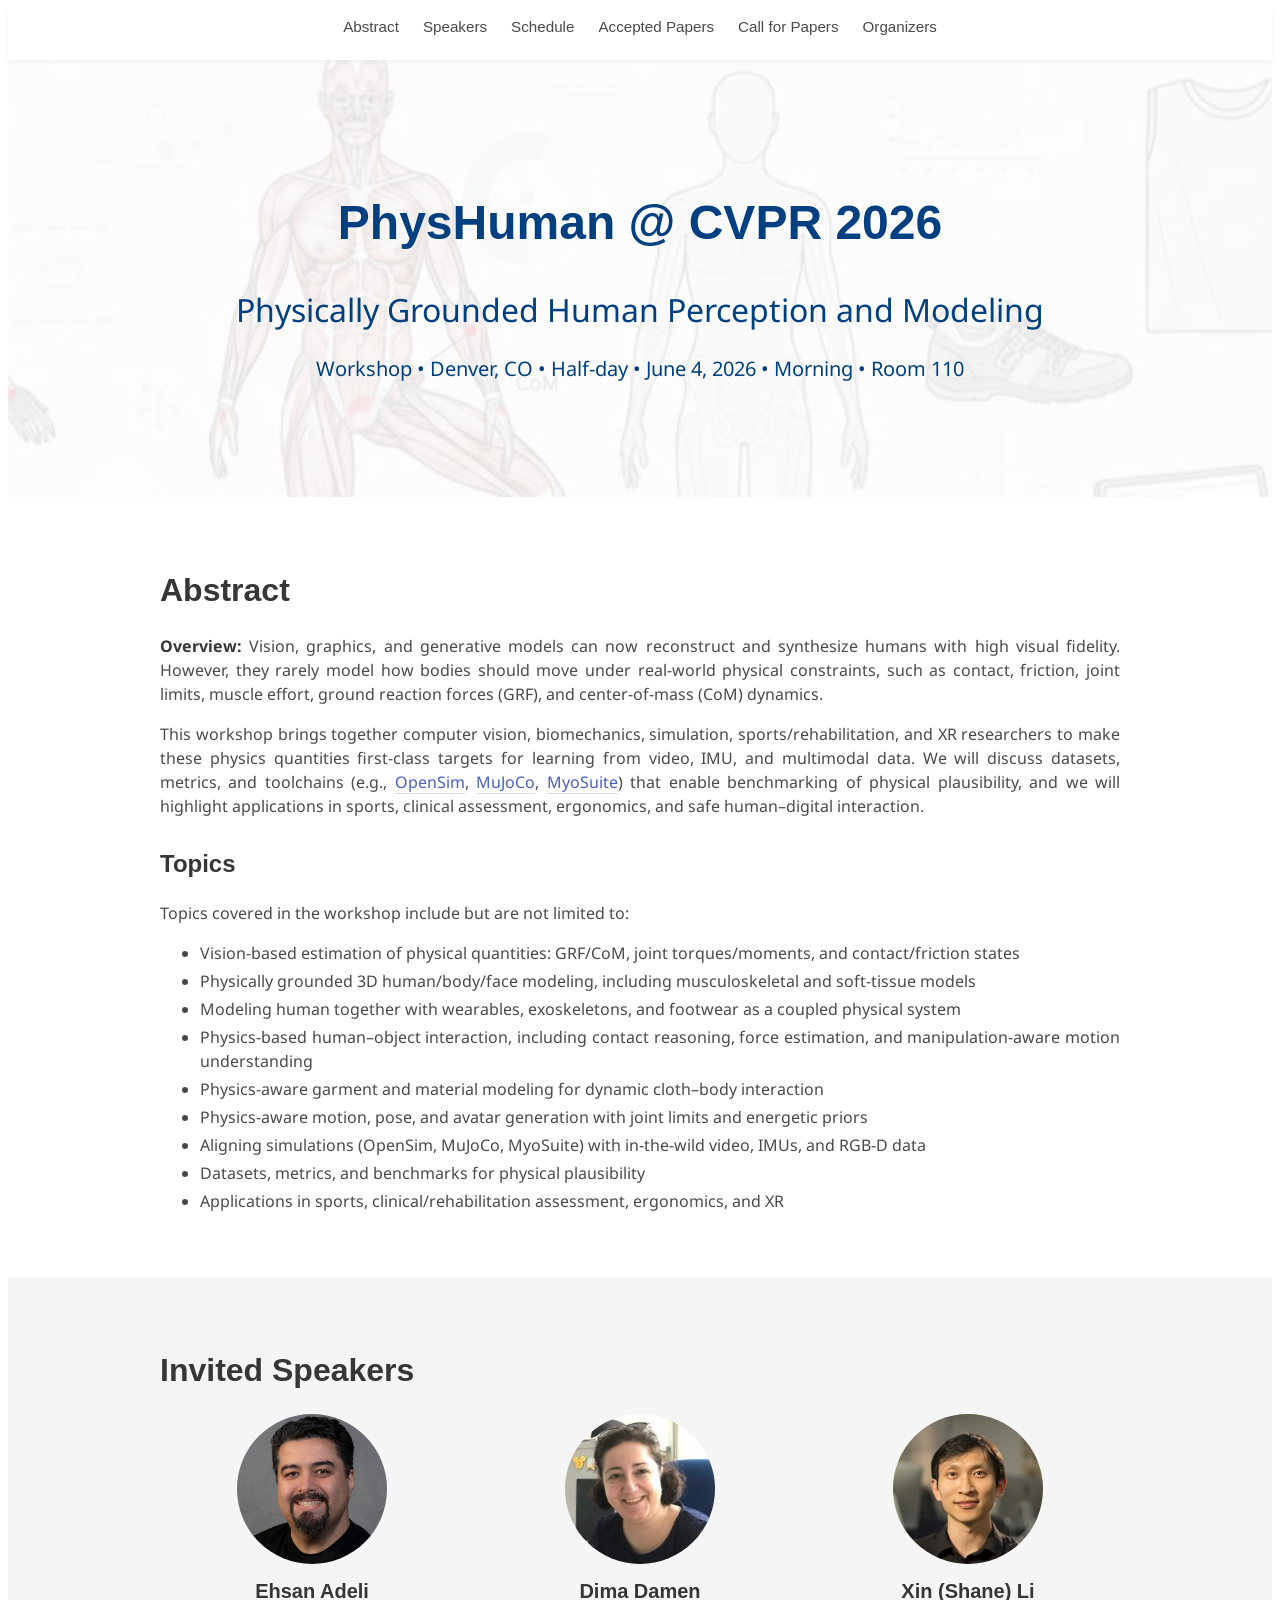
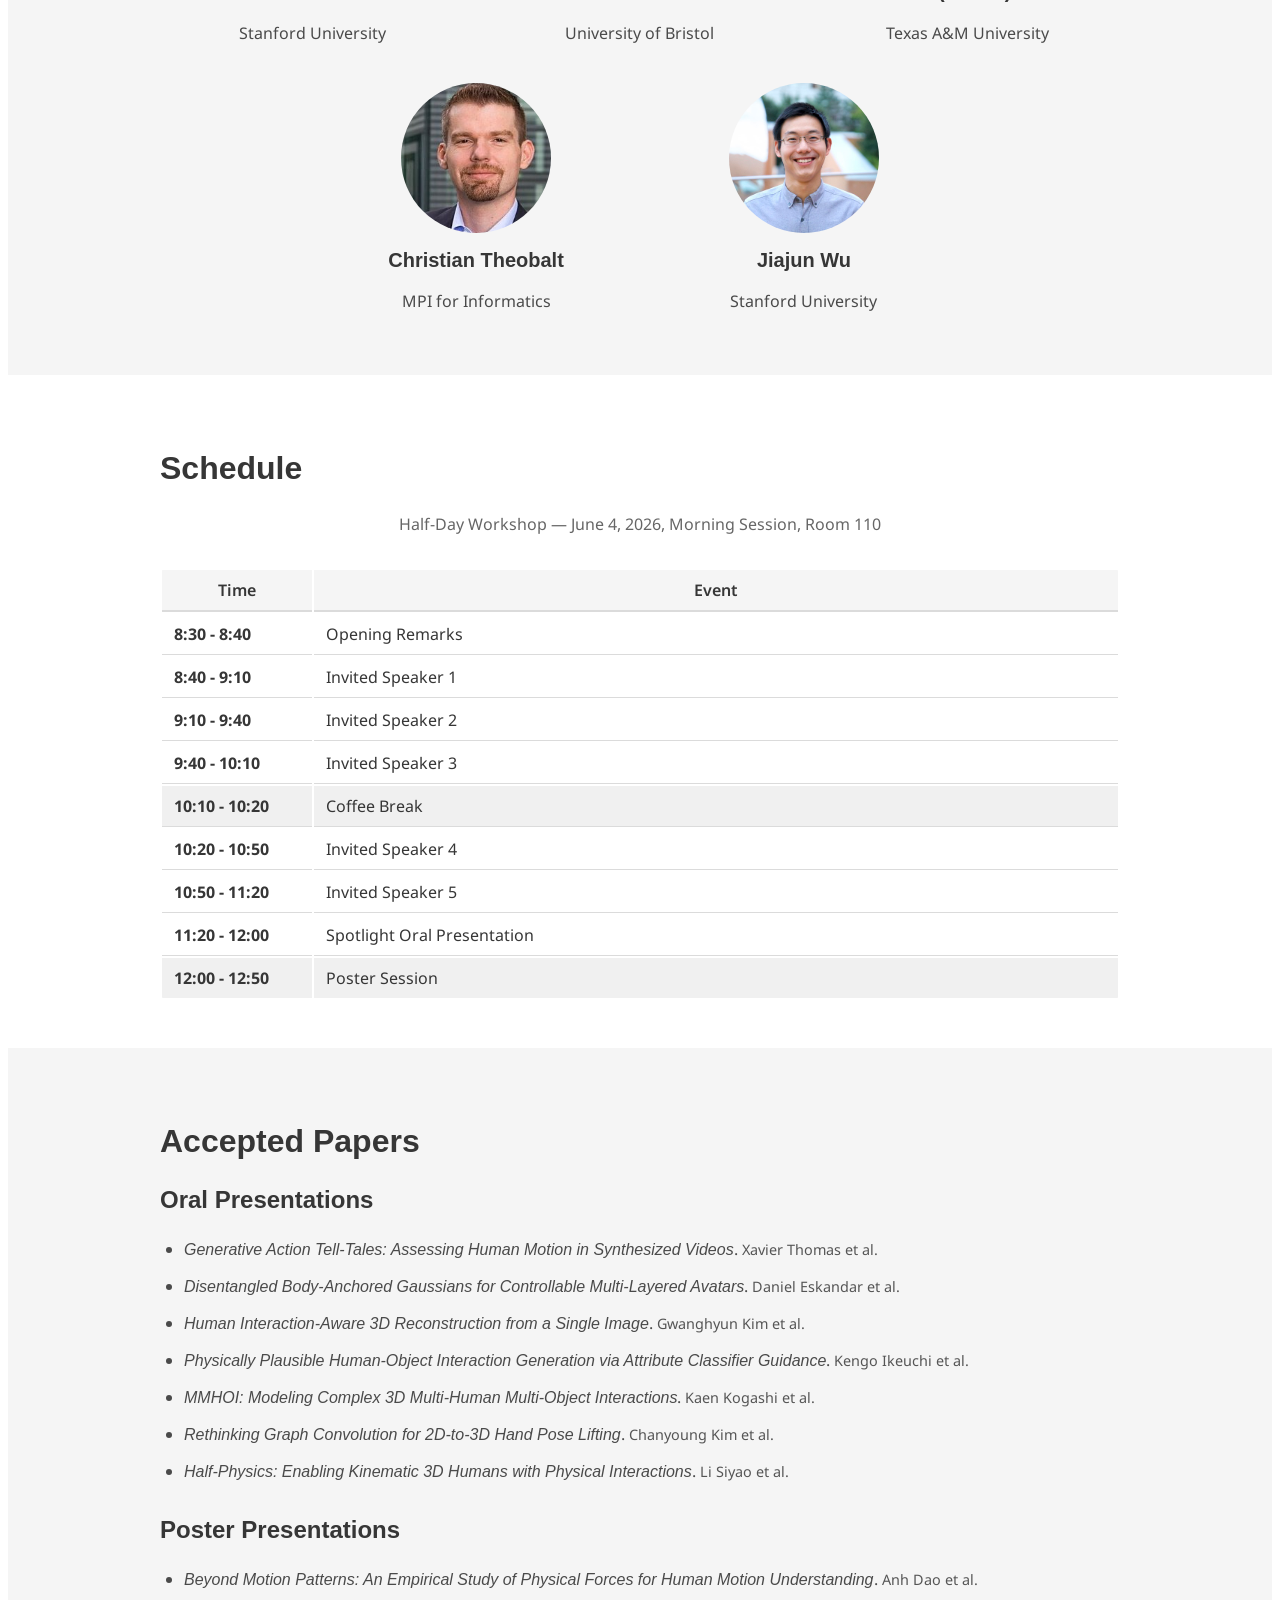
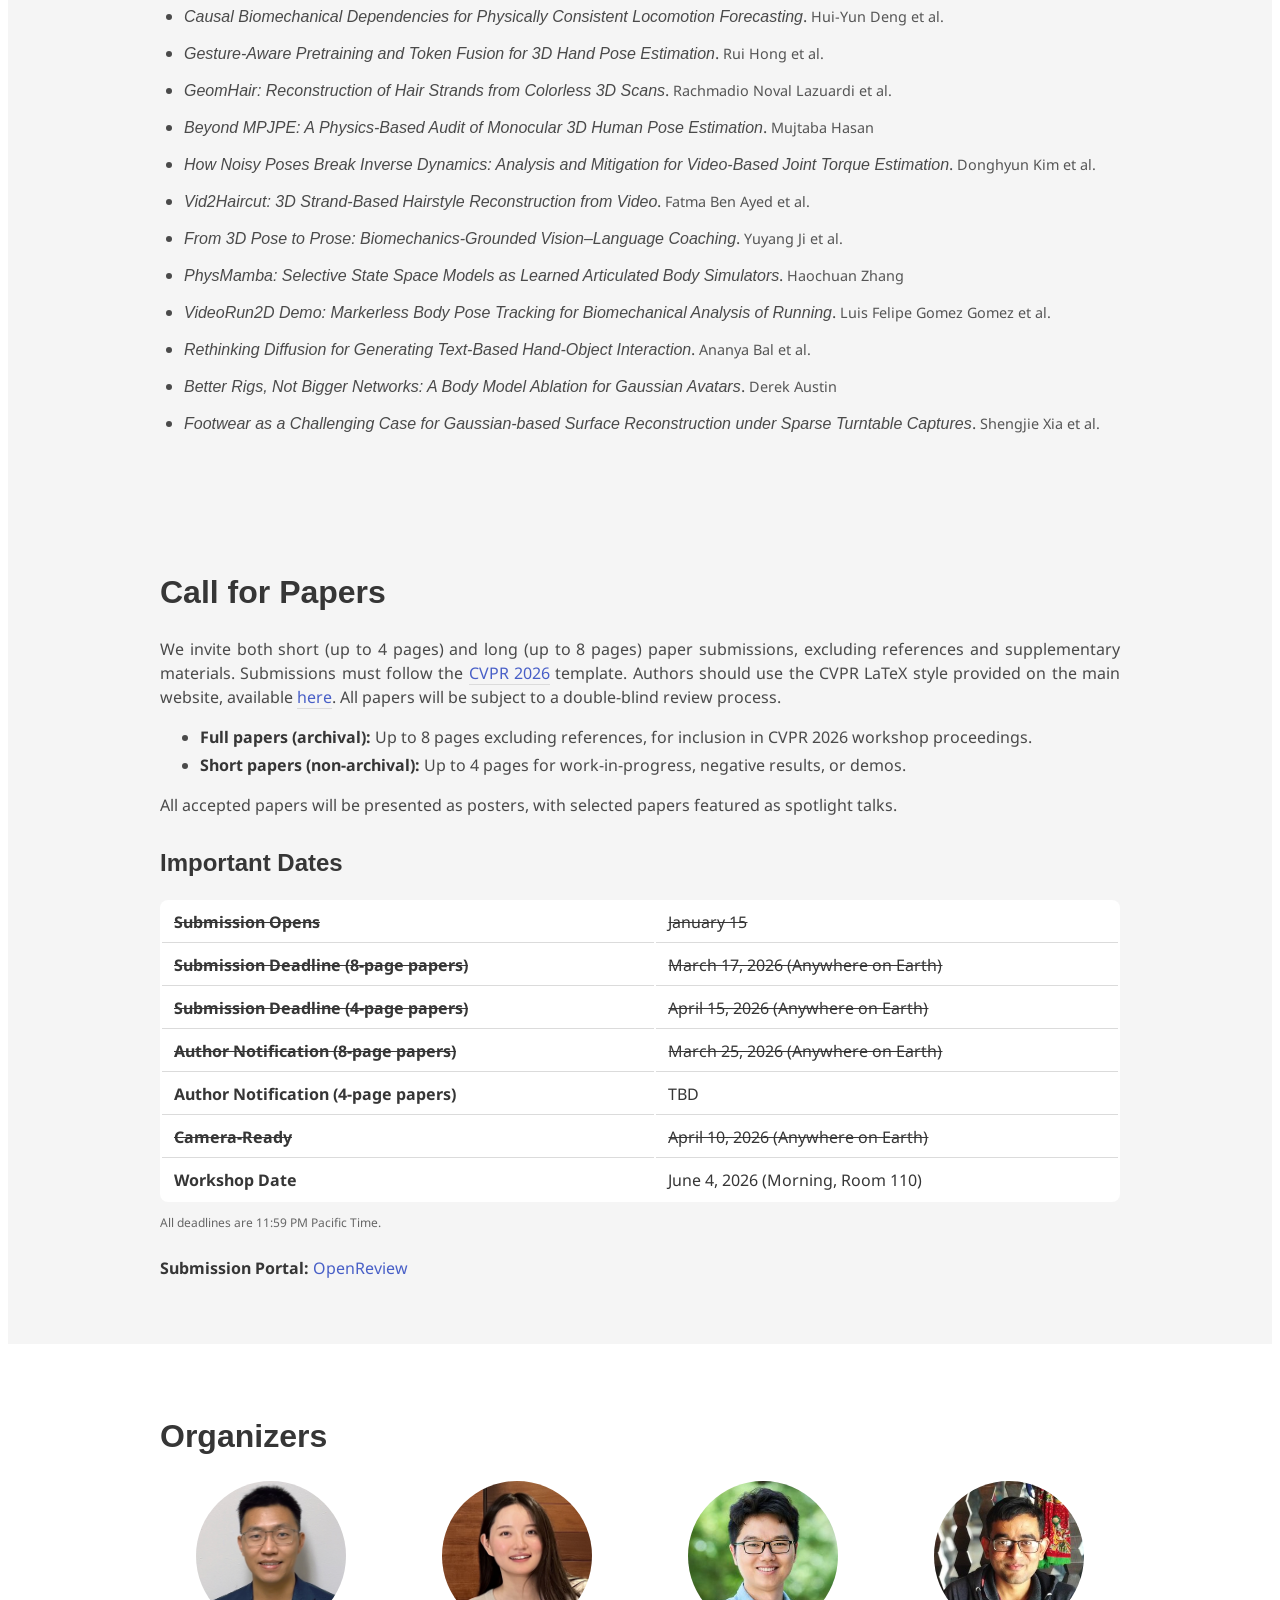
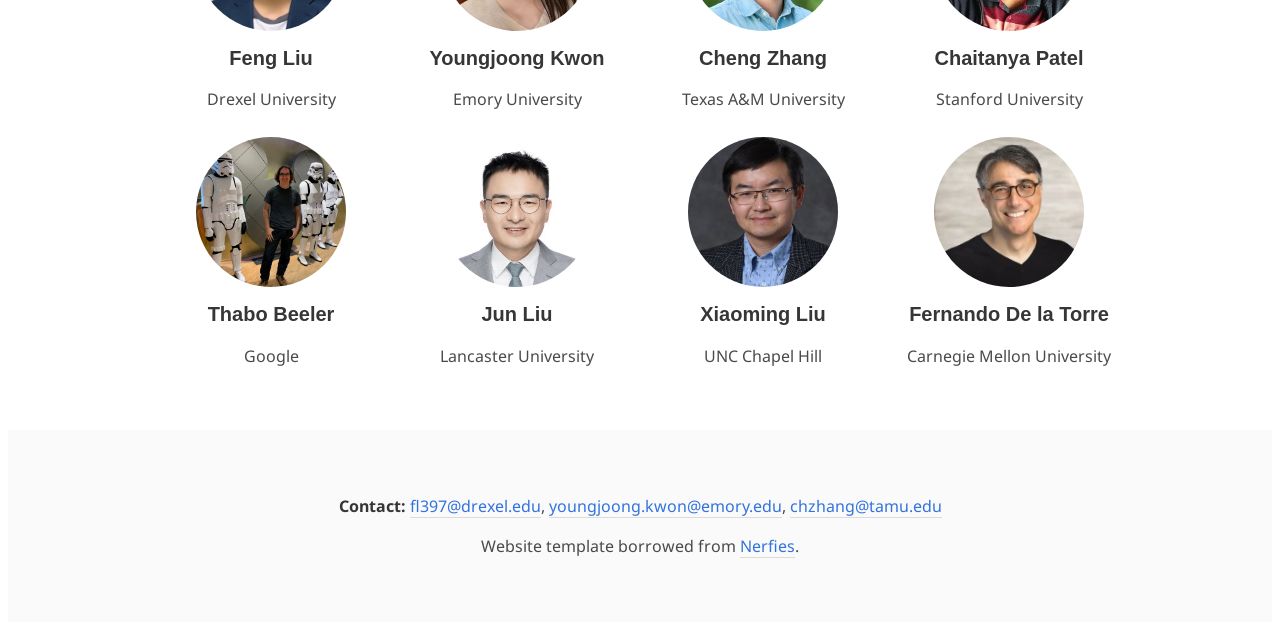
==== commit b3df556e: "Italicize paper titles, inline first author et al., remove line break https://claude.ai/code/session" ====
--- a/index.html
+++ b/index.html
@@ -321,90 +321,31 @@
 
     <h3 class="title is-4" style="margin-top: 1.5rem;">Oral Presentations</h3>
     <ul style="list-style: disc; padding-left: 1.5rem;">
-      <li style="margin-bottom: 0.75rem;">
-        <strong>Generative Action Tell-Tales: Assessing Human Motion in Synthesized Videos</strong><br>
-        <span style="color: #555; font-size: 0.9rem;">Xavier Thomas, Youngsun Lim, Ananya Srinivasan, Audrey Zheng, Deepti Ghadiyaram</span>
-      </li>
-      <li style="margin-bottom: 0.75rem;">
-        <strong>Disentangled Body-Anchored Gaussians for Controllable Multi-Layered Avatars</strong><br>
-        <span style="color: #555; font-size: 0.9rem;">Daniel Eskandar, Berna Kabadayi, Garvita Tiwari, Gerard Pons-Moll</span>
-      </li>
-      <li style="margin-bottom: 0.75rem;">
-        <strong>Human Interaction-Aware 3D Reconstruction from a Single Image</strong><br>
-        <span style="color: #555; font-size: 0.9rem;">Gwanghyun Kim, Junghun James Kim, Suh Yoon Jeon, Jason Park, Se Young Chun</span>
-      </li>
-      <li style="margin-bottom: 0.75rem;">
-        <strong>Physically Plausible Human-Object Interaction Generation via Attribute Classifier Guidance</strong><br>
-        <span style="color: #555; font-size: 0.9rem;">Kengo Ikeuchi, Takehiko Ohkawa, Risa Shinoda, Yoichi Sato</span>
-      </li>
-      <li style="margin-bottom: 0.75rem;">
-        <strong>MMHOI: Modeling Complex 3D Multi-Human Multi-Object Interactions</strong><br>
-        <span style="color: #555; font-size: 0.9rem;">Kaen Kogashi, Anoop Cherian</span>
-      </li>
-      <li style="margin-bottom: 0.75rem;">
-        <strong>Rethinking Graph Convolution for 2D-to-3D Hand Pose Lifting</strong><br>
-        <span style="color: #555; font-size: 0.9rem;">Chanyoung Kim, Donghyun Kim, Donghyun Sim, Seong Jae Hwang, YoungJoong Kwon</span>
-      </li>
-      <li style="margin-bottom: 0.75rem;">
-        <strong>Half-Physics: Enabling Kinematic 3D Humans with Physical Interactions</strong><br>
-        <span style="color: #555; font-size: 0.9rem;">Li Siyao, Yao Feng, Omid Taheri, Chen Change Loy, Michael J. Black</span>
-      </li>
+      <li style="margin-bottom: 0.75rem;"><em>Generative Action Tell-Tales: Assessing Human Motion in Synthesized Videos</em>. <span style="color: #555; font-size: 0.9rem;">Xavier Thomas et al.</span></li>
+      <li style="margin-bottom: 0.75rem;"><em>Disentangled Body-Anchored Gaussians for Controllable Multi-Layered Avatars</em>. <span style="color: #555; font-size: 0.9rem;">Daniel Eskandar et al.</span></li>
+      <li style="margin-bottom: 0.75rem;"><em>Human Interaction-Aware 3D Reconstruction from a Single Image</em>. <span style="color: #555; font-size: 0.9rem;">Gwanghyun Kim et al.</span></li>
+      <li style="margin-bottom: 0.75rem;"><em>Physically Plausible Human-Object Interaction Generation via Attribute Classifier Guidance</em>. <span style="color: #555; font-size: 0.9rem;">Kengo Ikeuchi et al.</span></li>
+      <li style="margin-bottom: 0.75rem;"><em>MMHOI: Modeling Complex 3D Multi-Human Multi-Object Interactions</em>. <span style="color: #555; font-size: 0.9rem;">Kaen Kogashi et al.</span></li>
+      <li style="margin-bottom: 0.75rem;"><em>Rethinking Graph Convolution for 2D-to-3D Hand Pose Lifting</em>. <span style="color: #555; font-size: 0.9rem;">Chanyoung Kim et al.</span></li>
+      <li style="margin-bottom: 0.75rem;"><em>Half-Physics: Enabling Kinematic 3D Humans with Physical Interactions</em>. <span style="color: #555; font-size: 0.9rem;">Li Siyao et al.</span></li>
     </ul>
 
     <h3 class="title is-4" style="margin-top: 2rem;">Poster Presentations</h3>
     <ul style="list-style: disc; padding-left: 1.5rem;">
-      <li style="margin-bottom: 0.75rem;">
-        <strong>Beyond Motion Patterns: An Empirical Study of Physical Forces for Human Motion Understanding</strong><br>
-        <span style="color: #555; font-size: 0.9rem;">Anh Dao, Manh Tran, Yufei Zhang, Xiaoming Liu, Zijun Cui</span>
-      </li>
-      <li style="margin-bottom: 0.75rem;">
-        <strong>Causal Biomechanical Dependencies for Physically Consistent Locomotion Forecasting</strong><br>
-        <span style="color: #555; font-size: 0.9rem;">Hui-Yun Deng, Chia-Yun Chiang, Yen-Chen Chen, Yu-Hui Huang</span>
-      </li>
-      <li style="margin-bottom: 0.75rem;">
-        <strong>Gesture-Aware Pretraining and Token Fusion for 3D Hand Pose Estimation</strong><br>
-        <span style="color: #555; font-size: 0.9rem;">Rui Hong, Jana Kosecka</span>
-      </li>
-      <li style="margin-bottom: 0.75rem;">
-        <strong>GeomHair: Reconstruction of Hair Strands from Colorless 3D Scans</strong><br>
-        <span style="color: #555; font-size: 0.9rem;">Rachmadio Noval Lazuardi, Artem Sevastopolsky, Egor Zakharov, Matthias Nießner, Vanessa Sklyarova</span>
-      </li>
-      <li style="margin-bottom: 0.75rem;">
-        <strong>Beyond MPJPE: A Physics-Based Audit of Monocular 3D Human Pose Estimation</strong><br>
-        <span style="color: #555; font-size: 0.9rem;">Mujtaba Hasan</span>
-      </li>
-      <li style="margin-bottom: 0.75rem;">
-        <strong>How Noisy Poses Break Inverse Dynamics: Analysis and Mitigation for Video-Based Joint Torque Estimation</strong><br>
-        <span style="color: #555; font-size: 0.9rem;">Donghyun Kim, Chanyoung Kim, Eunseo Jeong, YoungJoong Kwon, Seong Jae Hwang</span>
-      </li>
-      <li style="margin-bottom: 0.75rem;">
-        <strong>Vid2Haircut: 3D Strand-Based Hairstyle Reconstruction from Video</strong><br>
-        <span style="color: #555; font-size: 0.9rem;">Fatma Ben Ayed, Giorgio Becherini, Justus Thies, Vanessa Sklyarova</span>
-      </li>
-      <li style="margin-bottom: 0.75rem;">
-        <strong>From 3D Pose to Prose: Biomechanics-Grounded Vision–Language Coaching</strong><br>
-        <span style="color: #555; font-size: 0.9rem;">Yuyang Ji, Yixuan Shen, Feng Liu</span>
-      </li>
-      <li style="margin-bottom: 0.75rem;">
-        <strong>PhysMamba: Selective State Space Models as Learned Articulated Body Simulators</strong><br>
-        <span style="color: #555; font-size: 0.9rem;">Haochuan Zhang</span>
-      </li>
-      <li style="margin-bottom: 0.75rem;">
-        <strong>VideoRun2D Demo: Markerless Body Pose Tracking for Biomechanical Analysis of Running</strong><br>
-        <span style="color: #555; font-size: 0.9rem;">Luis Felipe Gomez Gomez, Gonzalo Garrido-López, Julian Fierrez, Roberto Daza, Aythami Morales, Ruben Tolosana, Javier Rueda, Enrique Navarro</span>
-      </li>
-      <li style="margin-bottom: 0.75rem;">
-        <strong>Rethinking Diffusion for Generating Text-Based Hand-Object Interaction</strong><br>
-        <span style="color: #555; font-size: 0.9rem;">Ananya Bal, Kartik Sharma, Ethan Lai, Samyak Tiwari, Liza Dahiya, Chaitanya Chawla, Laszlo A. Jeni</span>
-      </li>
-      <li style="margin-bottom: 0.75rem;">
-        <strong>Better Rigs, Not Bigger Networks: A Body Model Ablation for Gaussian Avatars</strong><br>
-        <span style="color: #555; font-size: 0.9rem;">Derek Austin</span>
-      </li>
-      <li style="margin-bottom: 0.75rem;">
-        <strong>Footwear as a Challenging Case for Gaussian-based Surface Reconstruction under Sparse Turntable Captures</strong><br>
-        <span style="color: #555; font-size: 0.9rem;">Shengjie Xia, Feng Liu</span>
-      </li>
+      <li style="margin-bottom: 0.75rem;"><em>Beyond Motion Patterns: An Empirical Study of Physical Forces for Human Motion Understanding</em>. <span style="color: #555; font-size: 0.9rem;">Anh Dao et al.</span></li>
+      <li style="margin-bottom: 0.75rem;"><em>Causal Biomechanical Dependencies for Physically Consistent Locomotion Forecasting</em>. <span style="color: #555; font-size: 0.9rem;">Hui-Yun Deng et al.</span></li>
+      <li style="margin-bottom: 0.75rem;"><em>Gesture-Aware Pretraining and Token Fusion for 3D Hand Pose Estimation</em>. <span style="color: #555; font-size: 0.9rem;">Rui Hong et al.</span></li>
+      <li style="margin-bottom: 0.75rem;"><em>GeomHair: Reconstruction of Hair Strands from Colorless 3D Scans</em>. <span style="color: #555; font-size: 0.9rem;">Rachmadio Noval Lazuardi et al.</span></li>
+      <li style="margin-bottom: 0.75rem;"><em>Beyond MPJPE: A Physics-Based Audit of Monocular 3D Human Pose Estimation</em>. <span style="color: #555; font-size: 0.9rem;">Mujtaba Hasan</span></li>
+      <li style="margin-bottom: 0.75rem;"><em>How Noisy Poses Break Inverse Dynamics: Analysis and Mitigation for Video-Based Joint Torque Estimation</em>. <span style="color: #555; font-size: 0.9rem;">Donghyun Kim et al.</span></li>
+      <li style="margin-bottom: 0.75rem;"><em>Vid2Haircut: 3D Strand-Based Hairstyle Reconstruction from Video</em>. <span style="color: #555; font-size: 0.9rem;">Fatma Ben Ayed et al.</span></li>
+      <li style="margin-bottom: 0.75rem;"><em>From 3D Pose to Prose: Biomechanics-Grounded Vision–Language Coaching</em>. <span style="color: #555; font-size: 0.9rem;">Yuyang Ji et al.</span></li>
+      <li style="margin-bottom: 0.75rem;"><em>PhysMamba: Selective State Space Models as Learned Articulated Body Simulators</em>. <span style="color: #555; font-size: 0.9rem;">Haochuan Zhang</span></li>
+      <li style="margin-bottom: 0.75rem;"><em>VideoRun2D Demo: Markerless Body Pose Tracking for Biomechanical Analysis of Running</em>. <span style="color: #555; font-size: 0.9rem;">Luis Felipe Gomez Gomez et al.</span></li>
+      <li style="margin-bottom: 0.75rem;"><em>Rethinking Diffusion for Generating Text-Based Hand-Object Interaction</em>. <span style="color: #555; font-size: 0.9rem;">Ananya Bal et al.</span></li>
+      <li style="margin-bottom: 0.75rem;"><em>Better Rigs, Not Bigger Networks: A Body Model Ablation for Gaussian Avatars</em>. <span style="color: #555; font-size: 0.9rem;">Derek Austin</span></li>
+      <li style="margin-bottom: 0.75rem;"><em>Footwear as a Challenging Case for Gaussian-based Surface Reconstruction under Sparse Turntable Captures</em>. <span style="color: #555; font-size: 0.9rem;">Shengjie Xia et al.</span></li>
+    </ul>
     </ul>
   </div>
 </section>
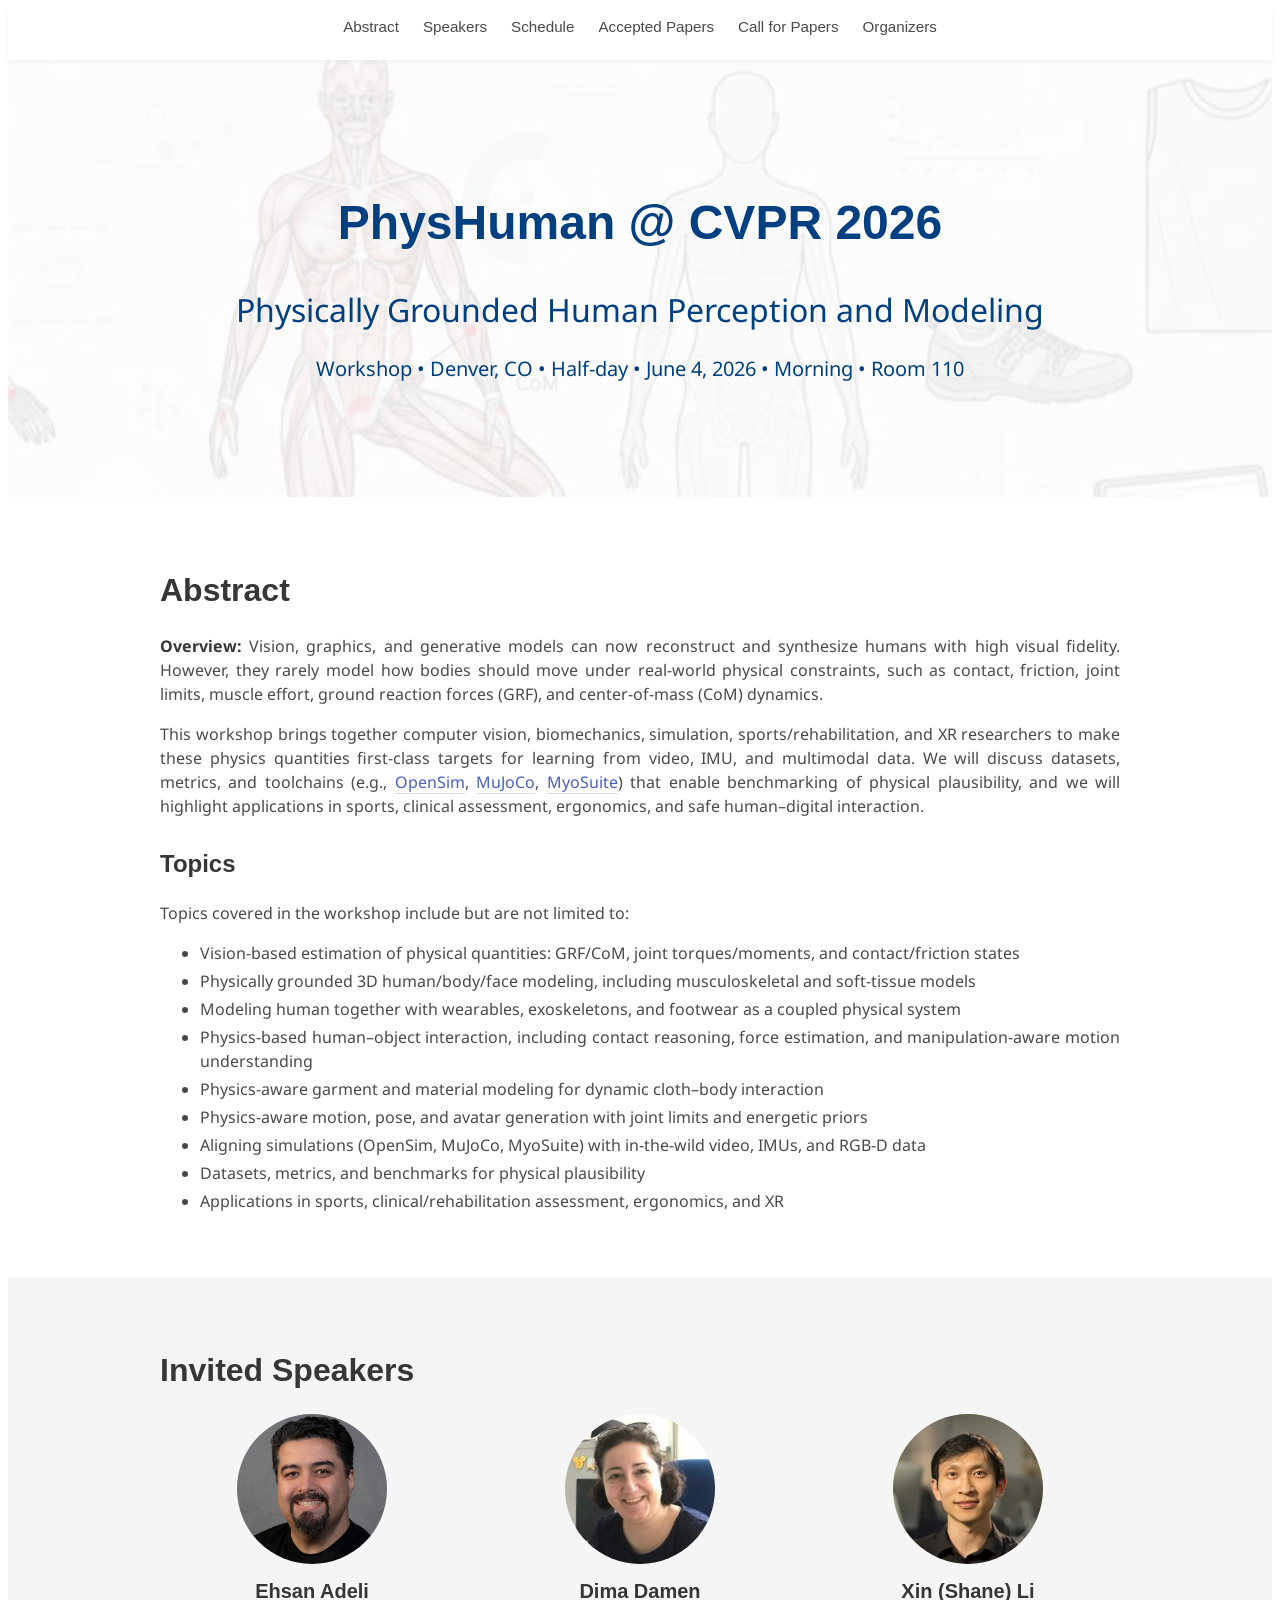
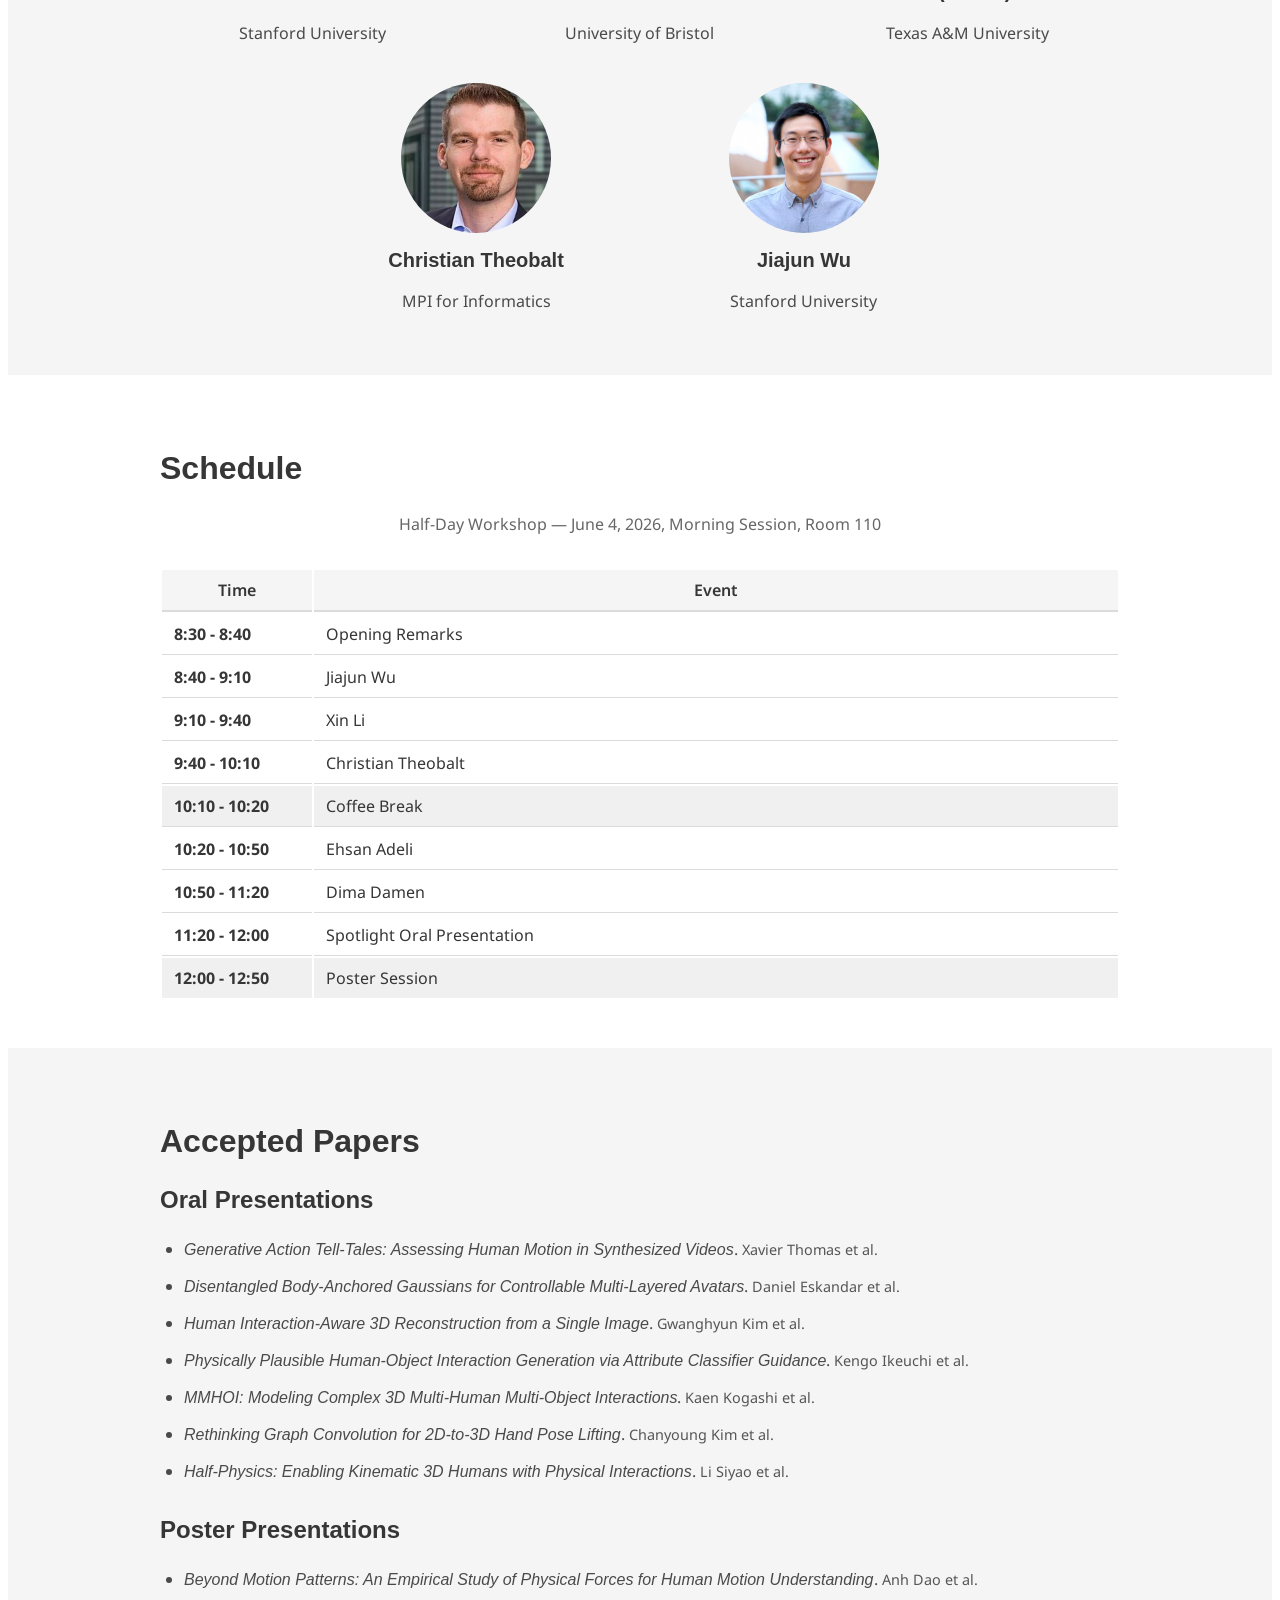
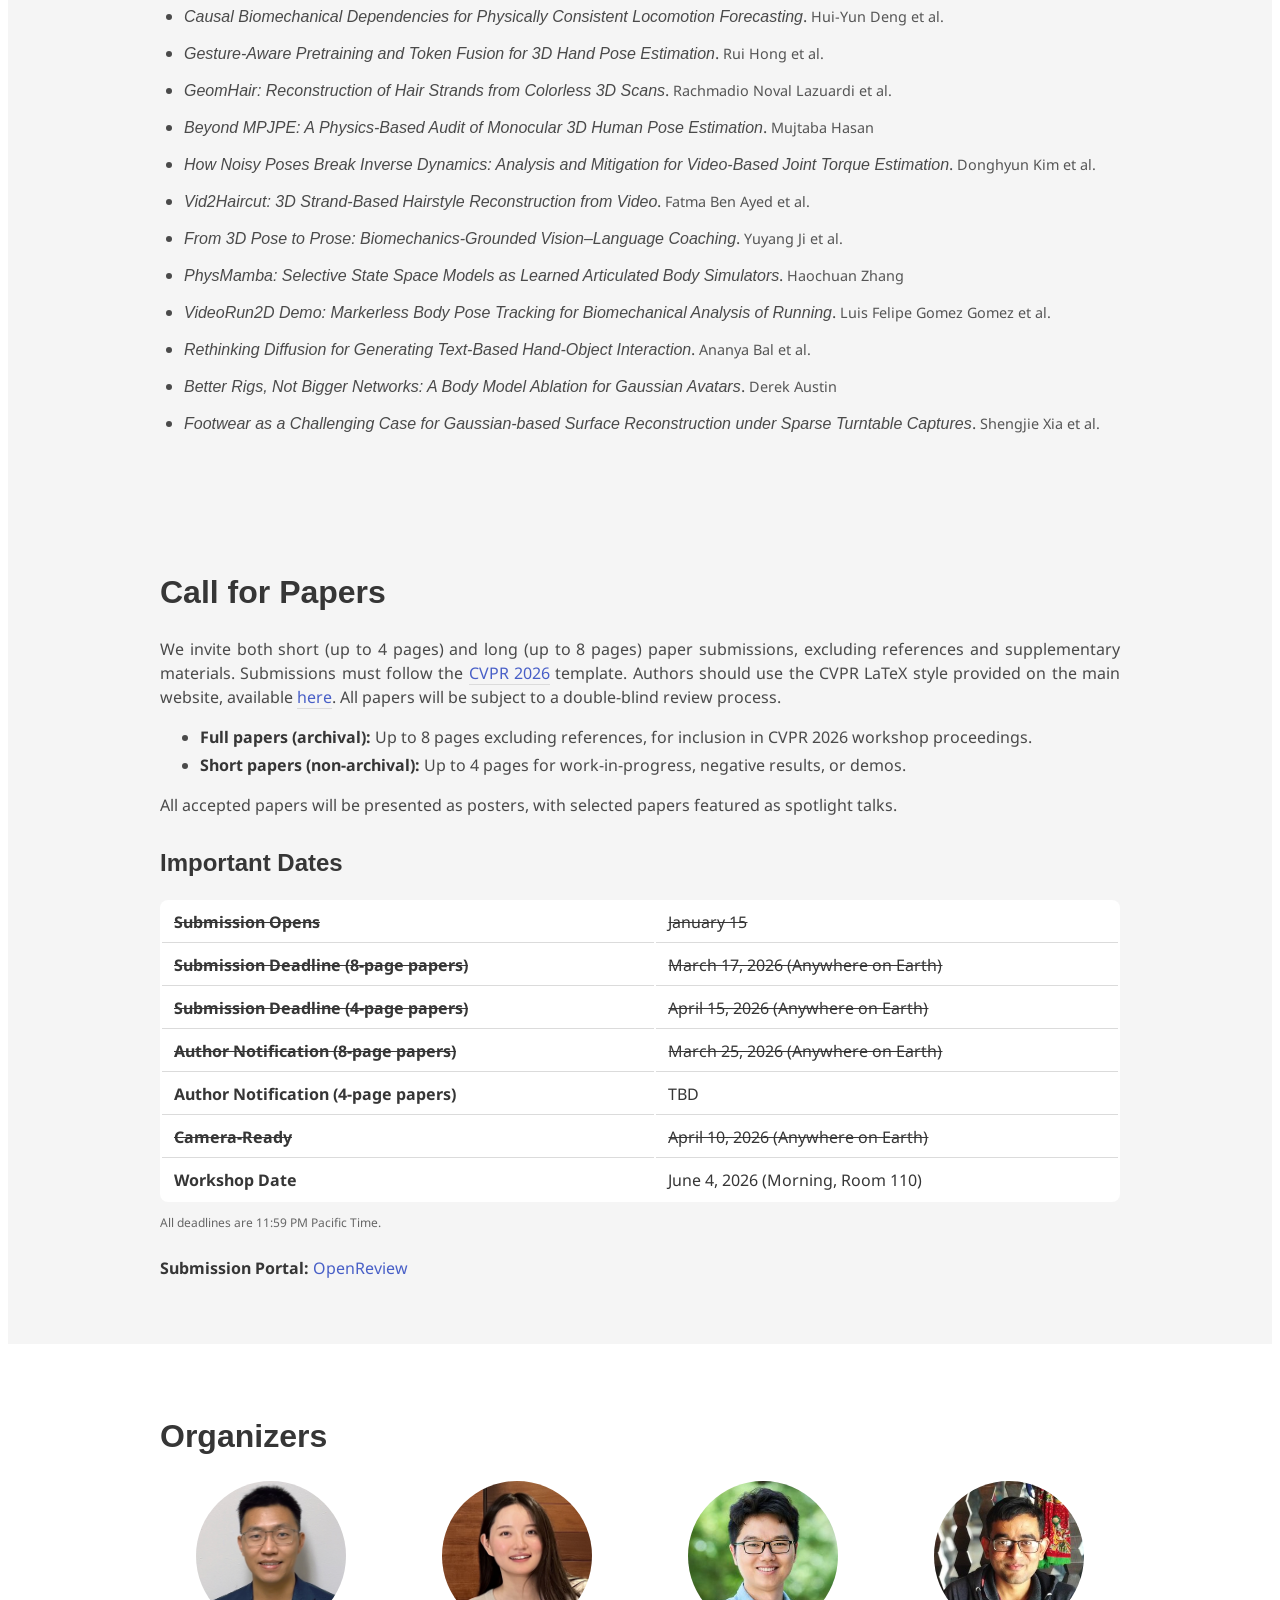
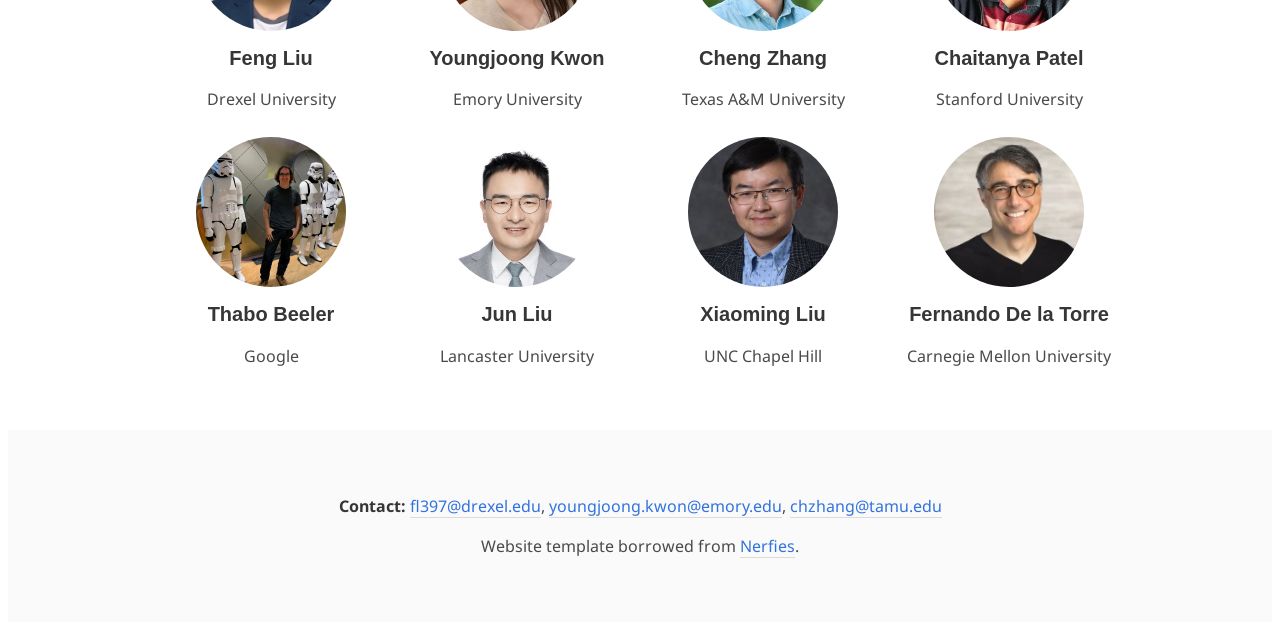
==== commit eeb29c8f: "Update schedule with speaker full names Replace generic "Invited Speaker N" placeholders with actual" ====
--- a/index.html
+++ b/index.html
@@ -279,15 +279,15 @@
         </tr>
         <tr>
           <td><strong>8:40 - 9:10</strong></td>
-          <td>Invited Speaker 1</td>
+          <td>Jiajun Wu</td>
         </tr>
         <tr>
           <td><strong>9:10 - 9:40</strong></td>
-          <td>Invited Speaker 2</td>
+          <td>Xin Li</td>
         </tr>
         <tr>
           <td><strong>9:40 - 10:10</strong></td>
-          <td>Invited Speaker 3</td>
+          <td>Christian Theobalt</td>
         </tr>
         <tr style="background-color: #f0f0f0;">
           <td><strong>10:10 - 10:20</strong></td>
@@ -295,11 +295,11 @@
         </tr>
         <tr>
           <td><strong>10:20 - 10:50</strong></td>
-          <td>Invited Speaker 4</td>
+          <td>Ehsan Adeli</td>
         </tr>
         <tr>
           <td><strong>10:50 - 11:20</strong></td>
-          <td>Invited Speaker 5</td>
+          <td>Dima Damen</td>
         </tr>
         <tr>
           <td><strong>11:20 - 12:00</strong></td>
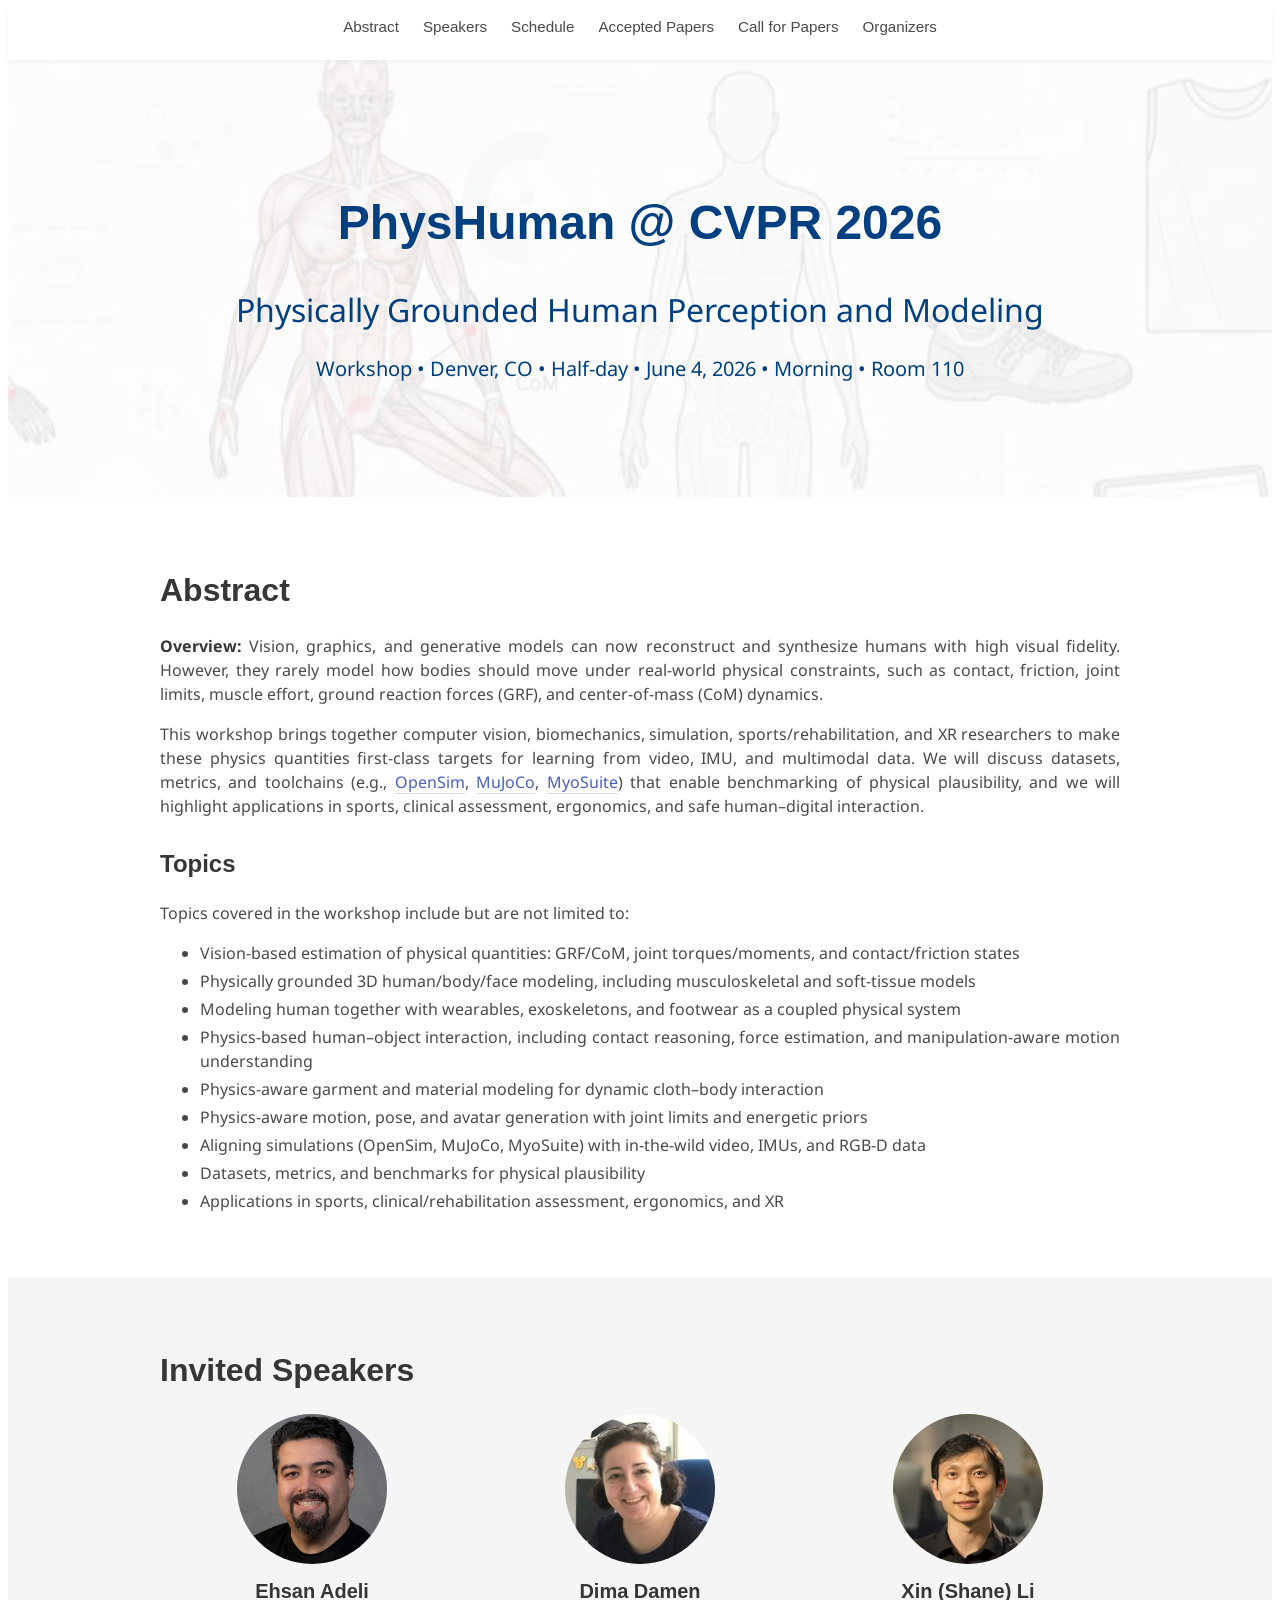
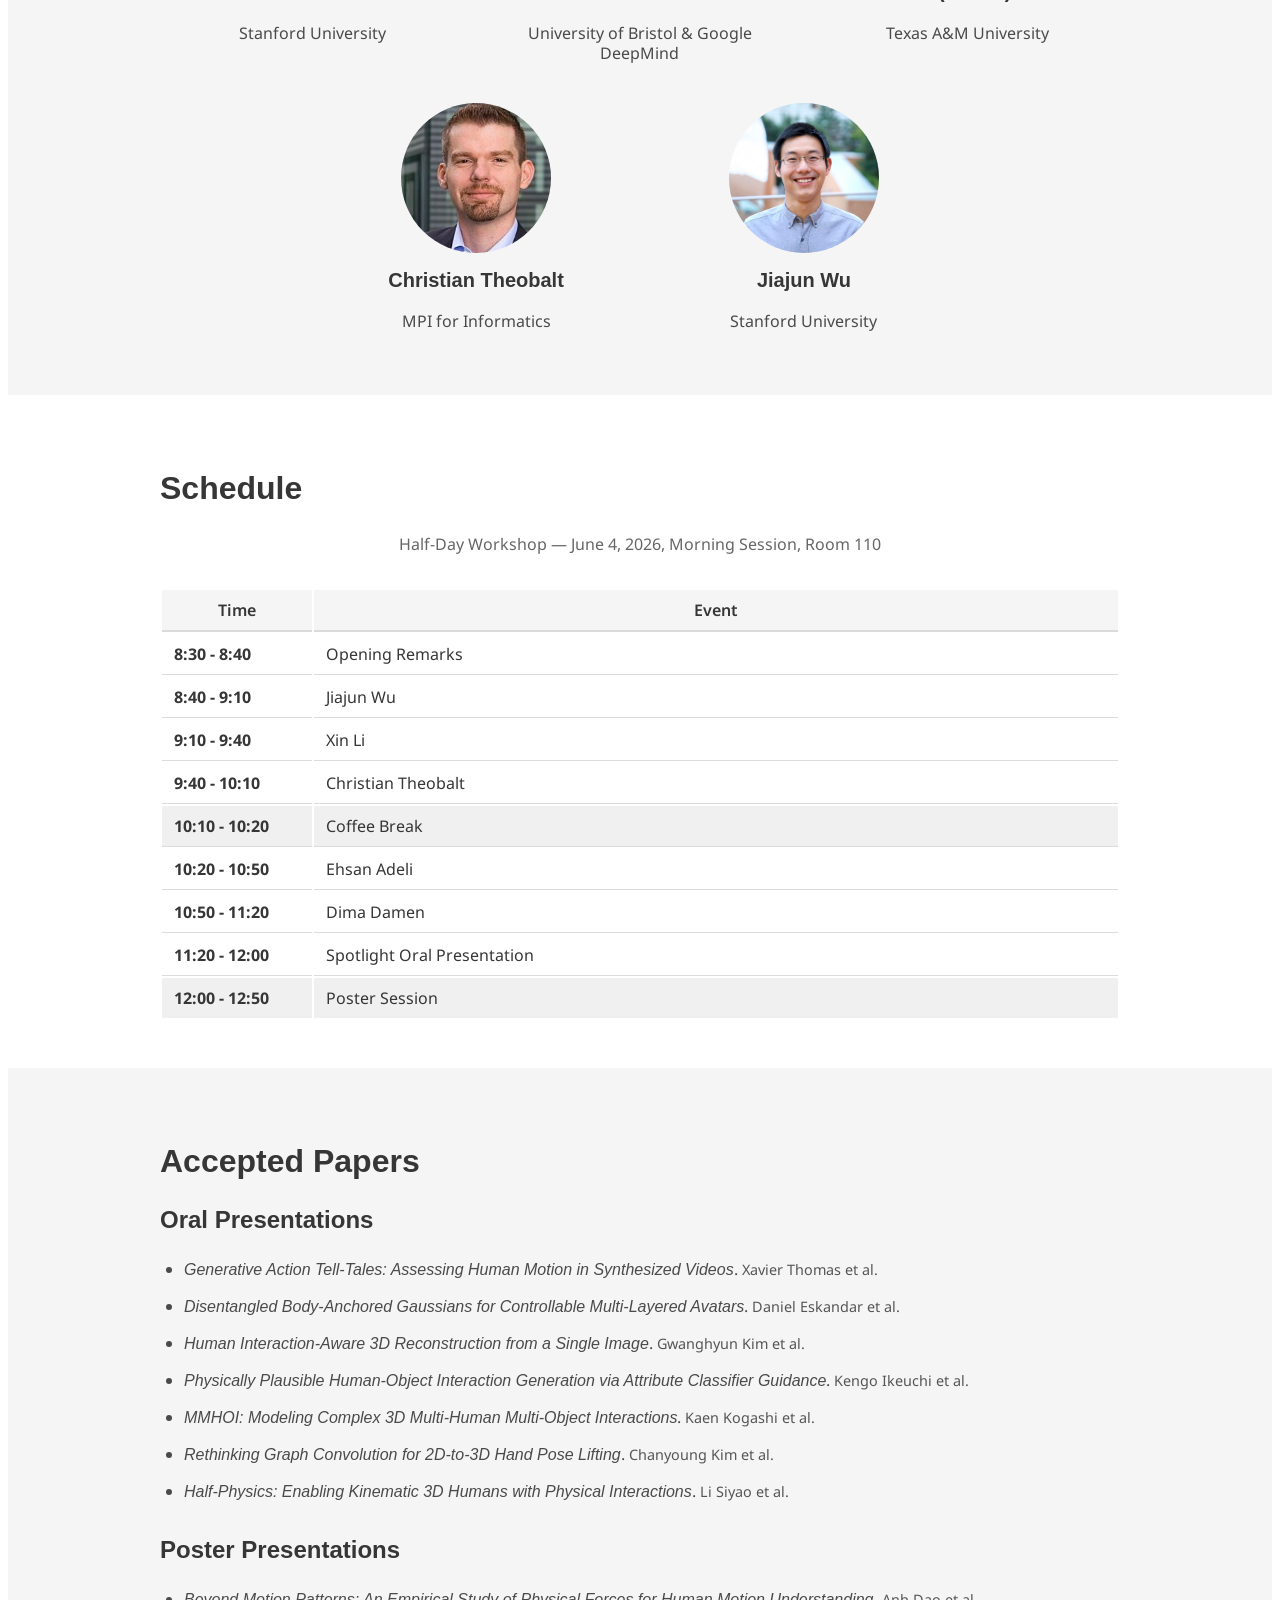
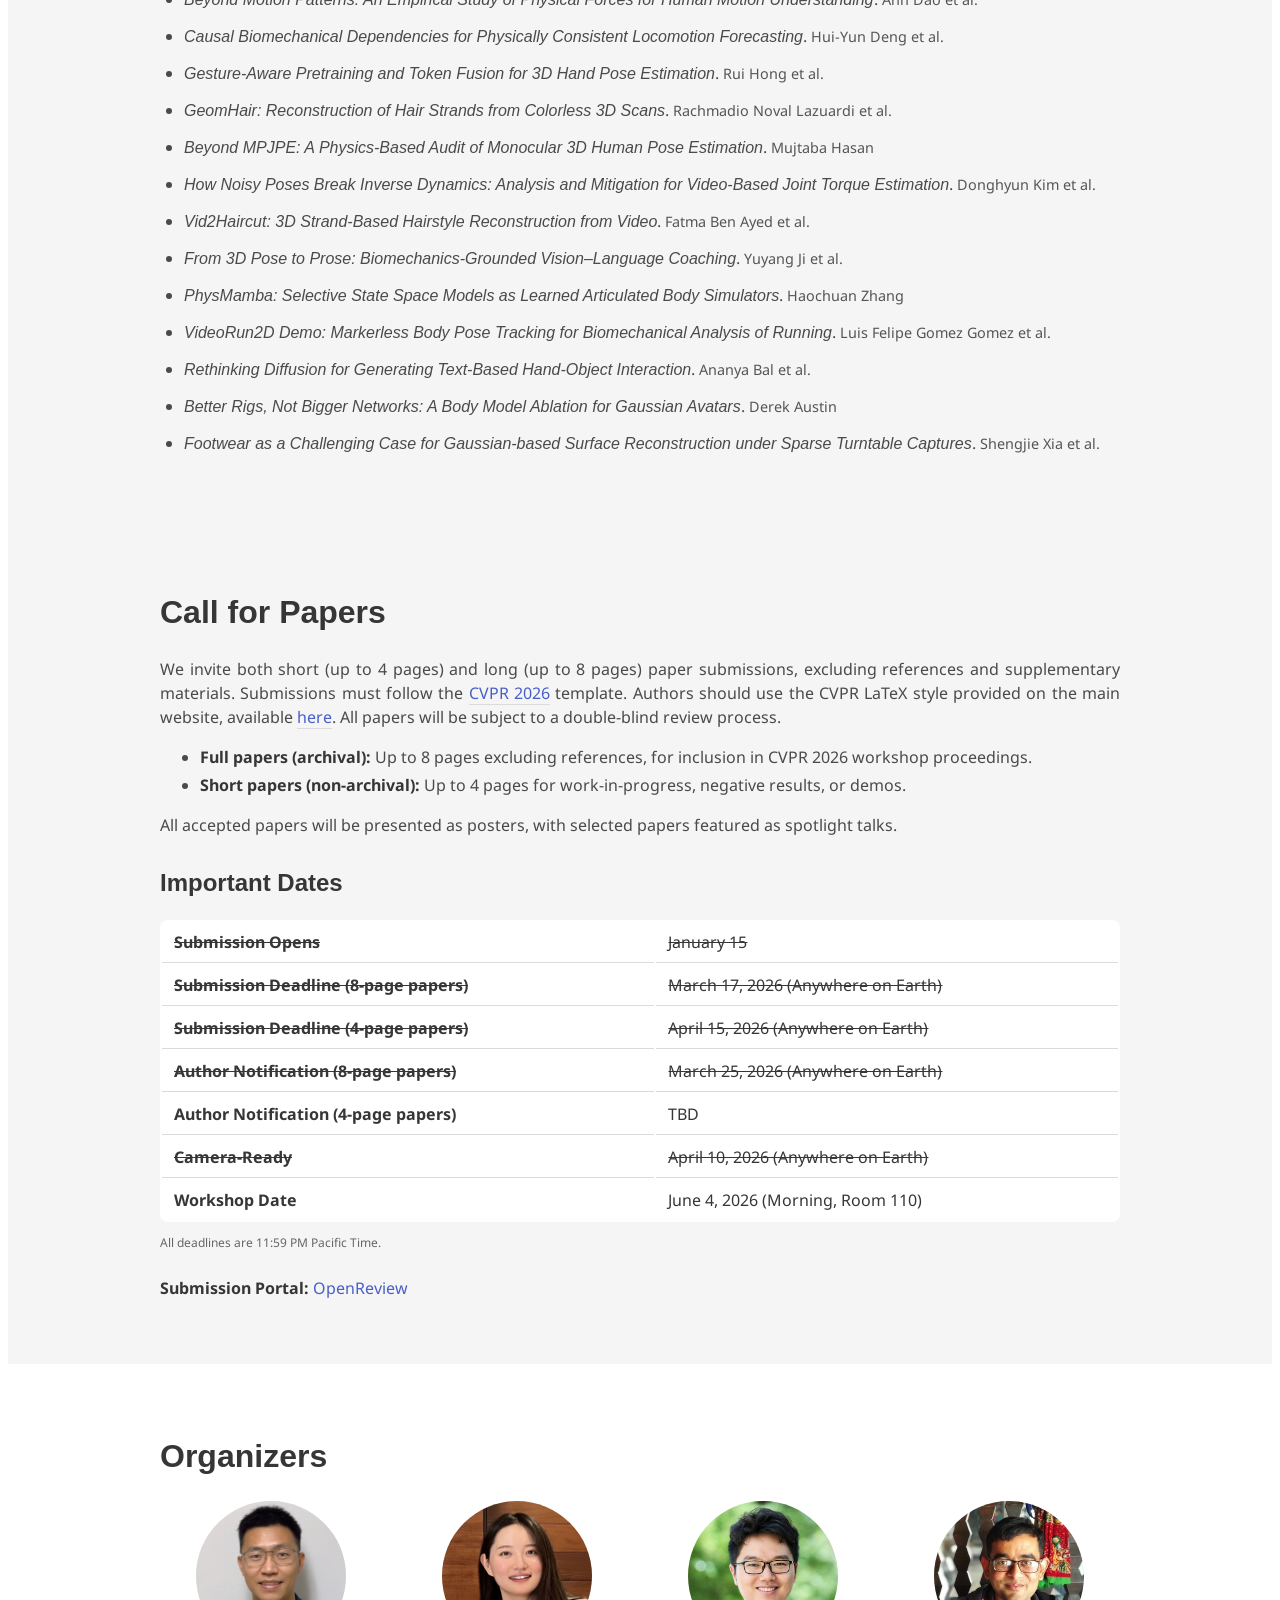
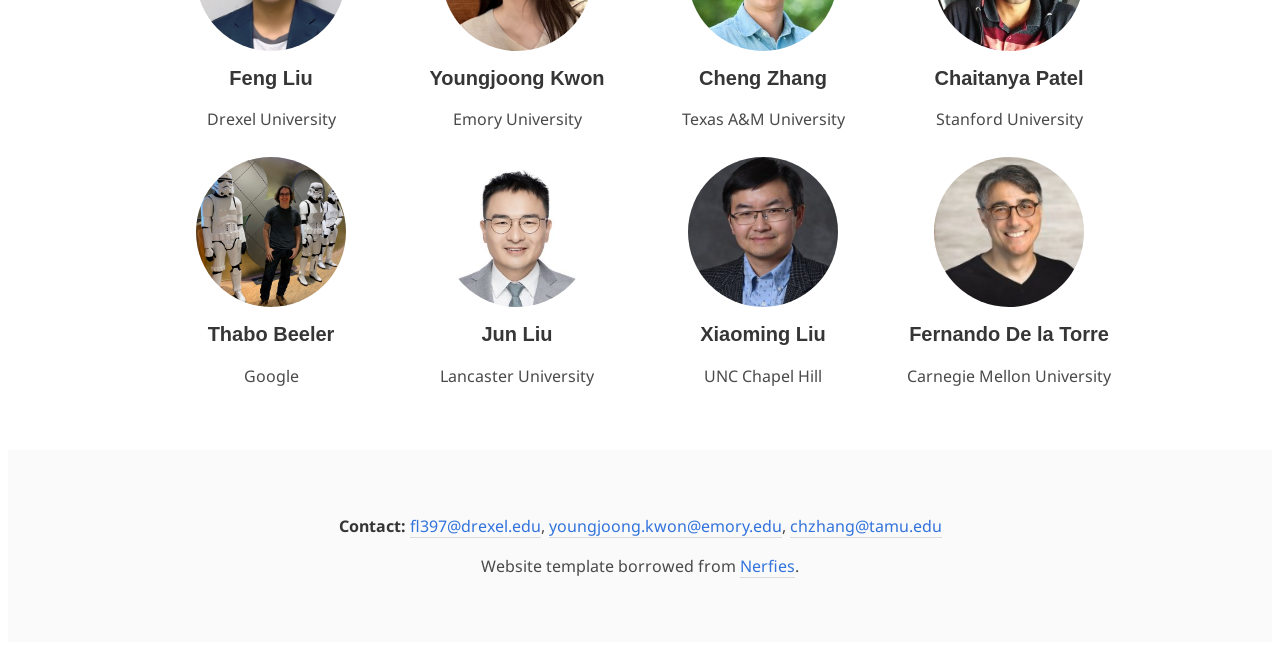
==== commit ce83f8f7: "Add Google DeepMind to Dima Damen's affiliation https://claude.ai/code/session_01R1hXDrzsQ1aZKKP47yt" ====
--- a/index.html
+++ b/index.html
@@ -218,7 +218,7 @@
           </figure>
         </a>
         <p class="title is-5" style="margin-top: 1rem;"><a href="http://dimadamen.github.io">Dima Damen</a></p>
-        <p class="subtitle is-6">University of Bristol</p>
+        <p class="subtitle is-6">University of Bristol &amp; Google DeepMind</p>
       </div>
 
       <!-- Li -->
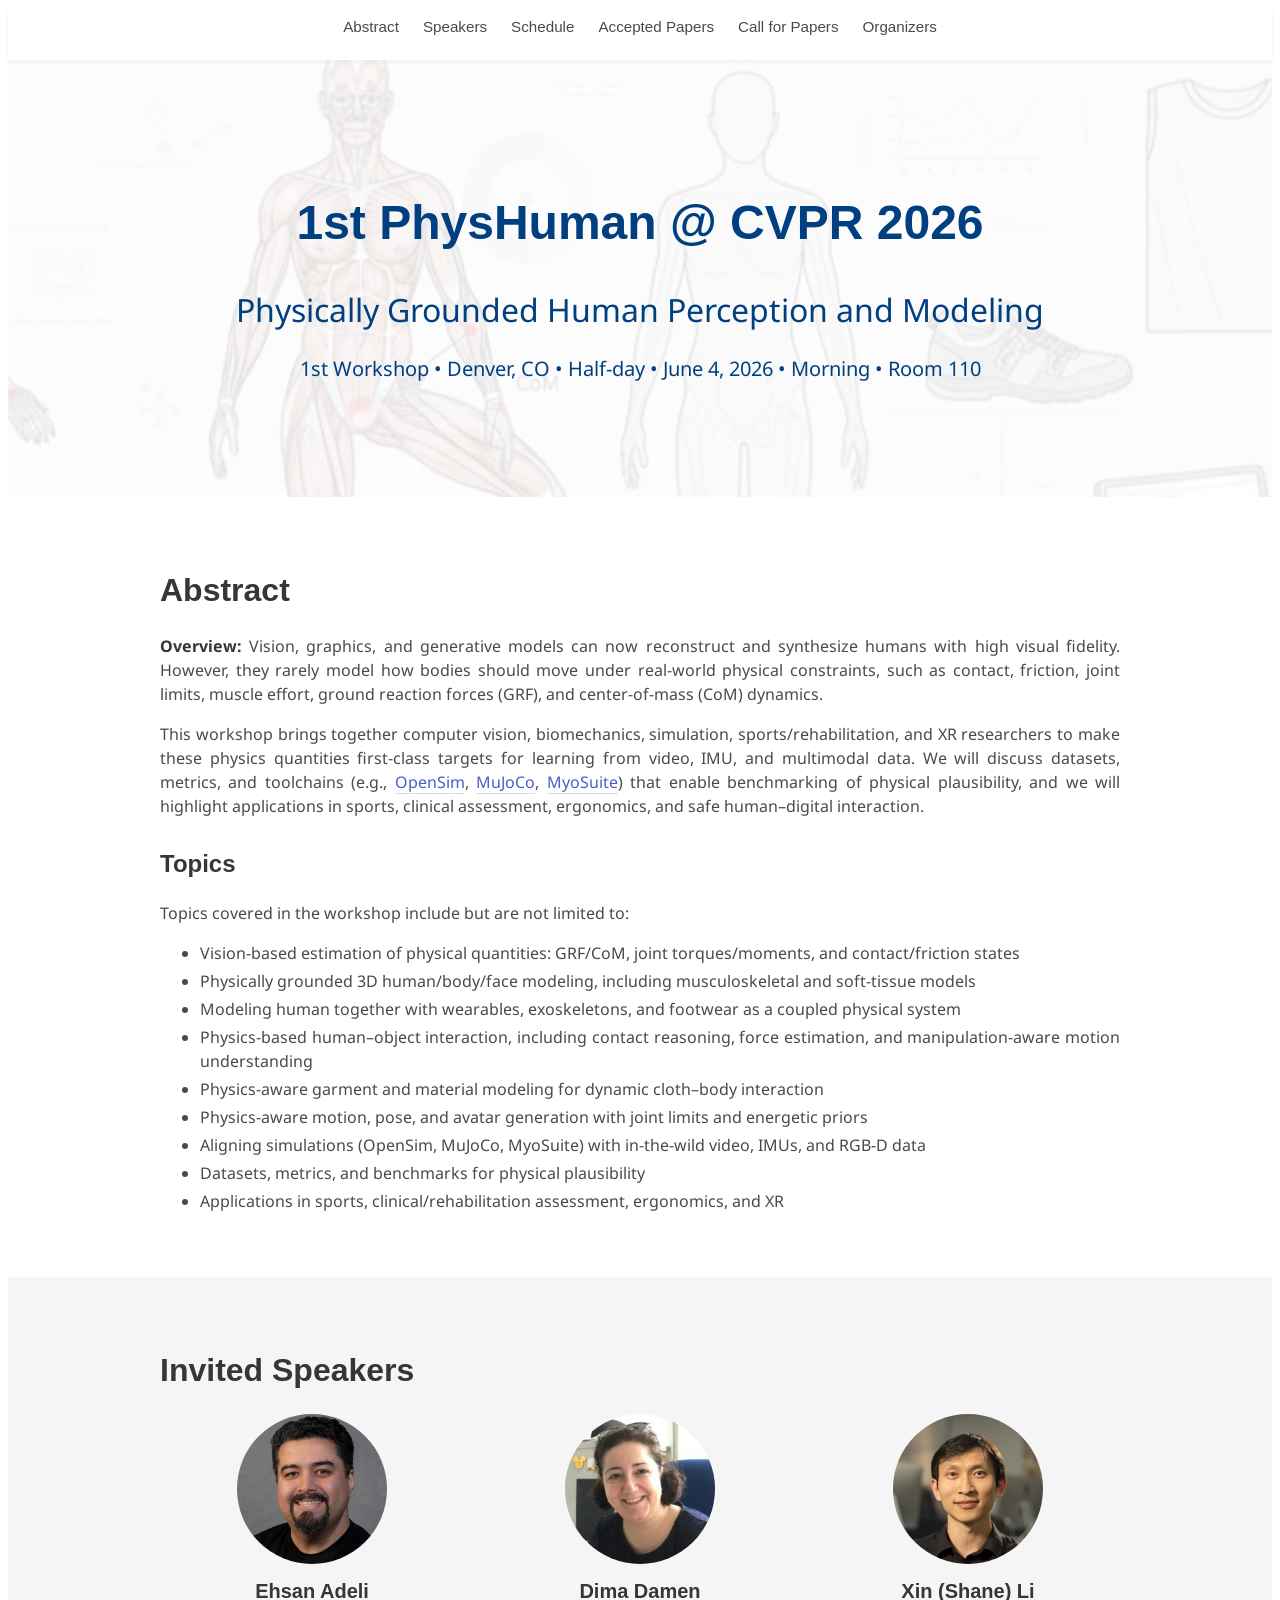
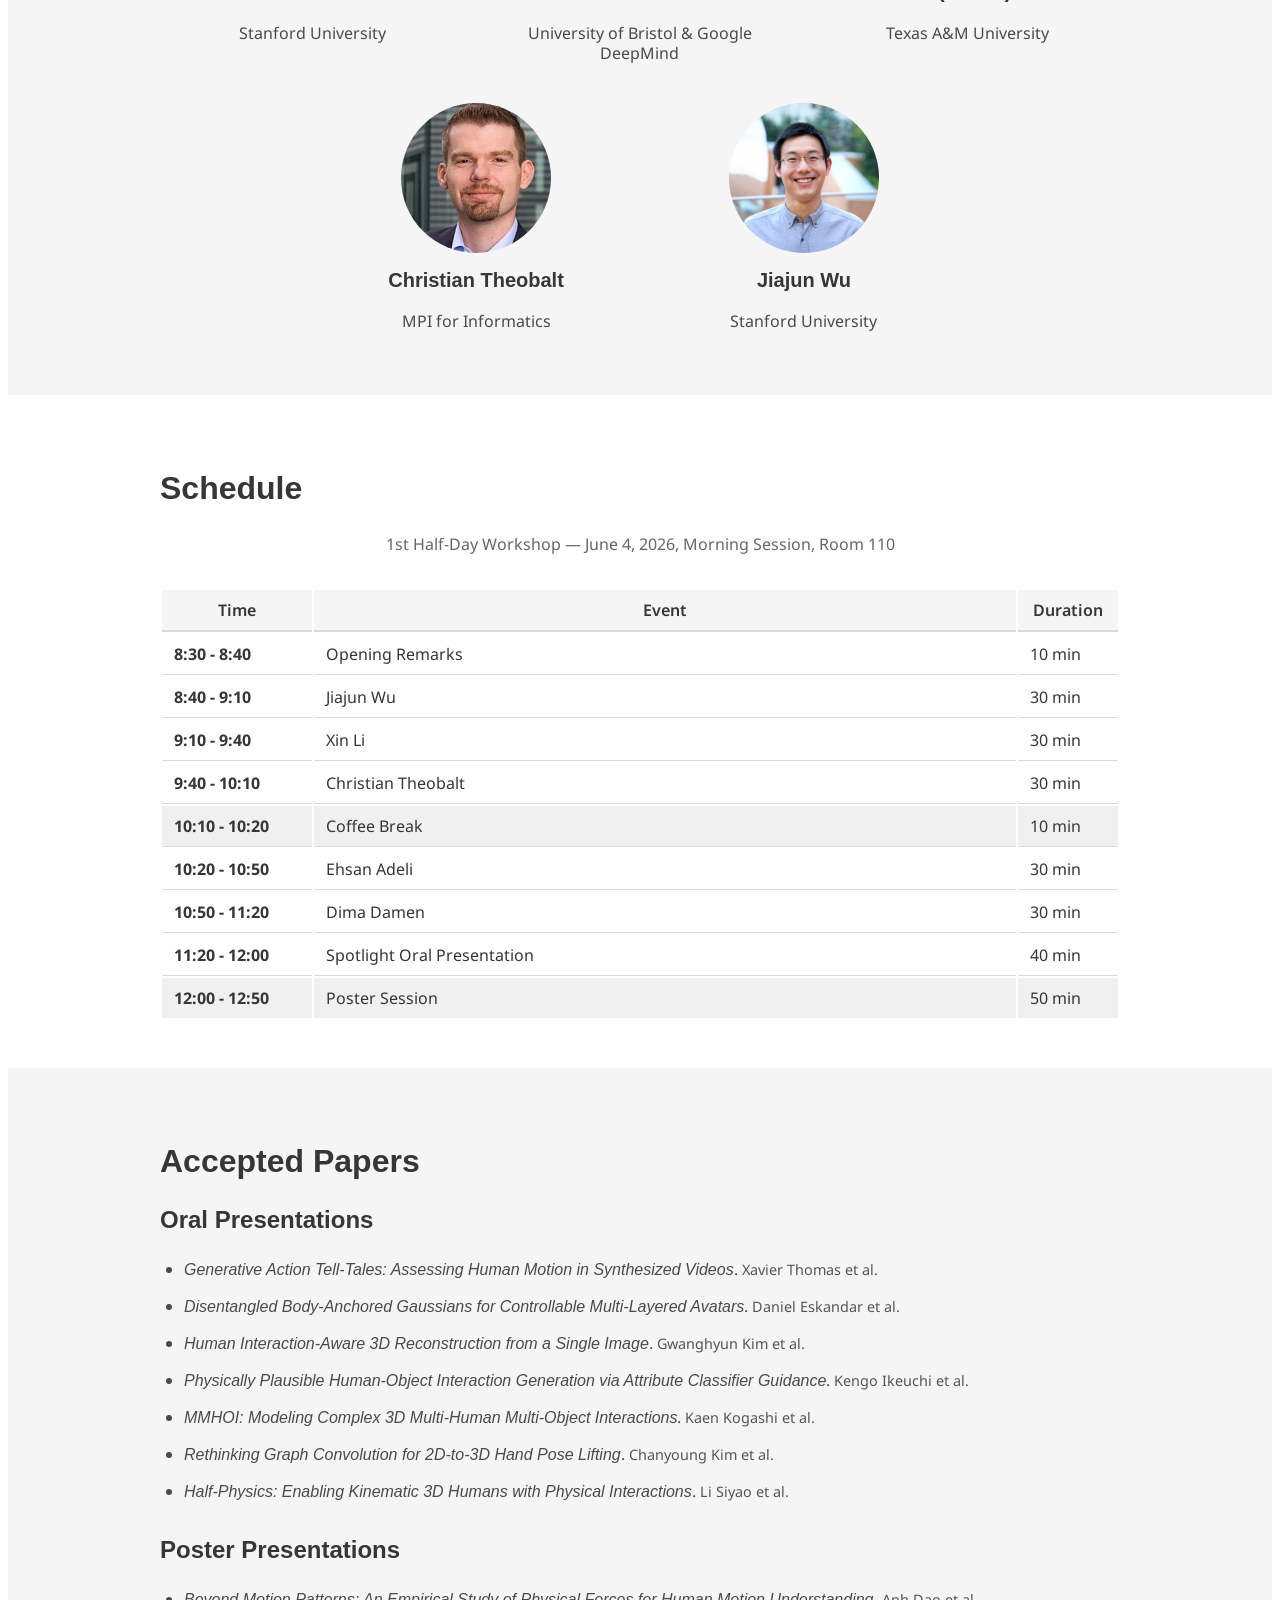
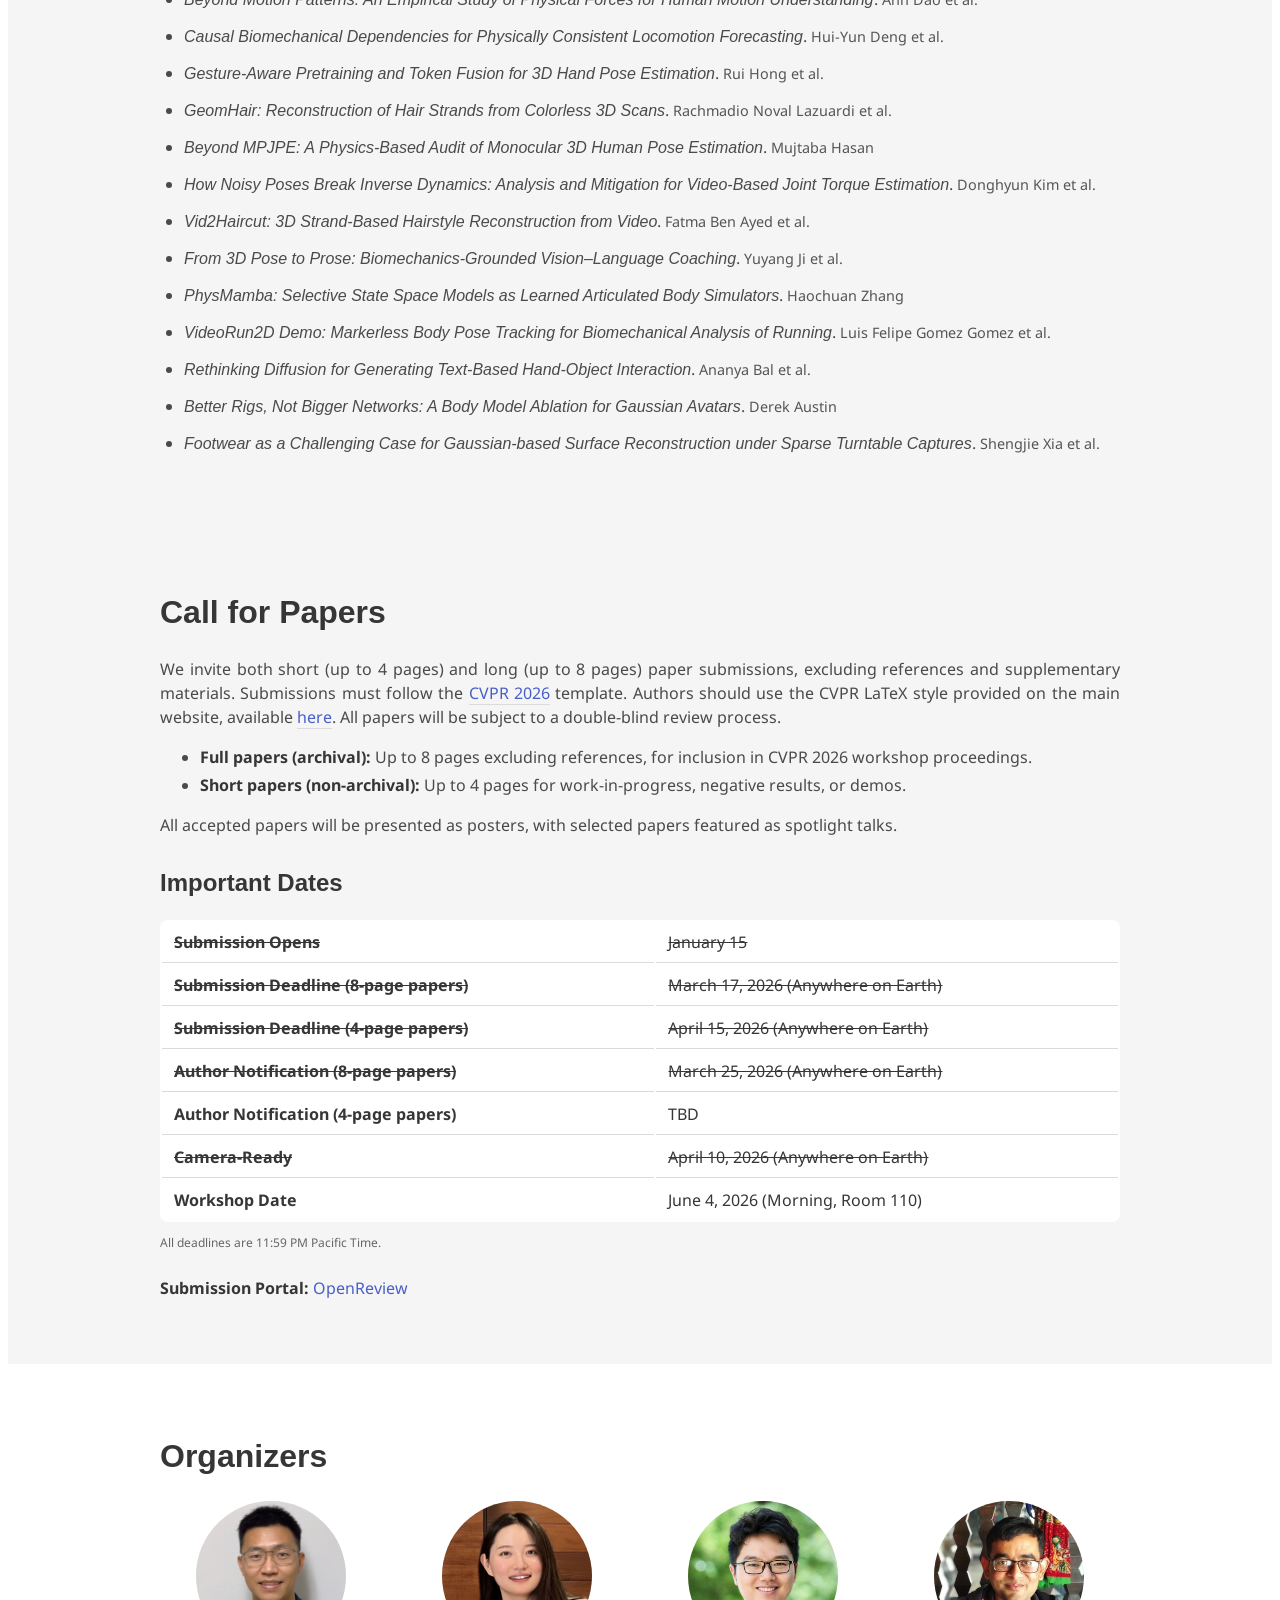
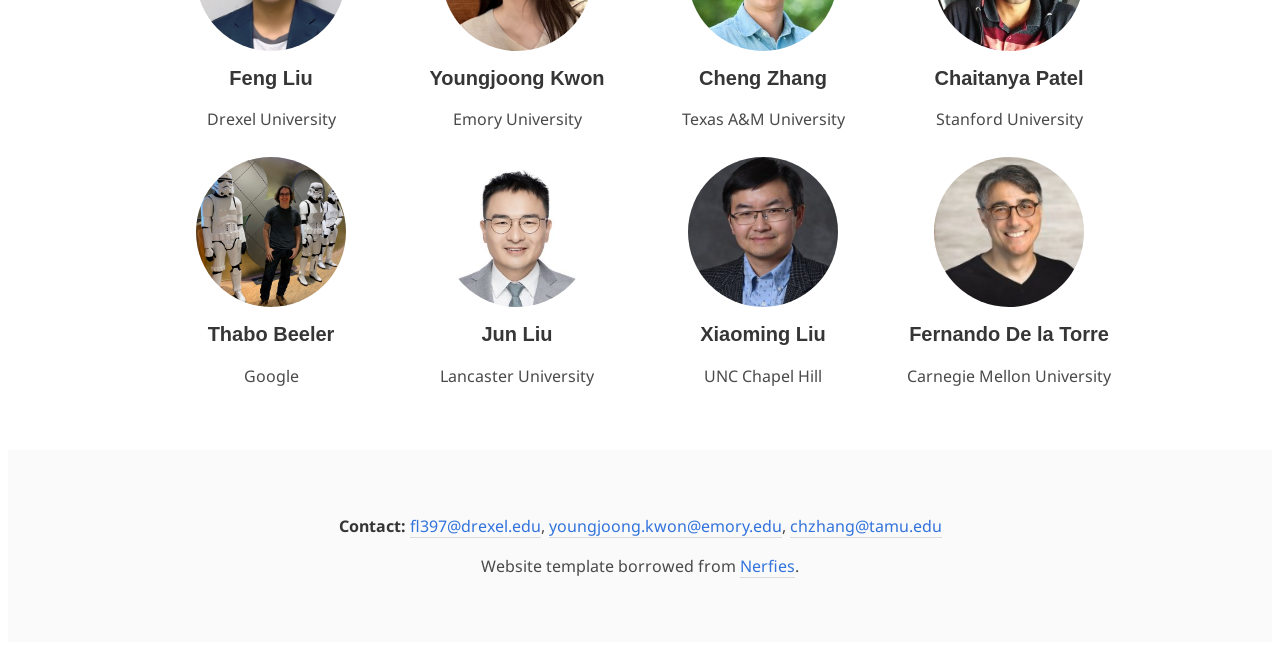
==== commit fb936acd: "Add '1st' workshop label and Duration column to schedule - Add '1st' to page title, meta description" ====
--- a/index.html
+++ b/index.html
@@ -2,10 +2,10 @@
 <html>
 <head>
   <meta charset="utf-8">
-  <meta name="description" content="PhysHuman: Physically Grounded Human Perception and Modeling Workshop @ CVPR 2026">
+  <meta name="description" content="1st PhysHuman: Physically Grounded Human Perception and Modeling Workshop @ CVPR 2026">
   <meta name="keywords" content="PhysHuman, CVPR 2026, Workshop, Human Modeling, Biomechanics, Physics-informed Vision">
   <meta name="viewport" content="width=device-width, initial-scale=1">
-  <title>PhysHuman Workshop @ CVPR 2026</title>
+  <title>1st PhysHuman Workshop @ CVPR 2026</title>
 
   <link href="https://fonts.googleapis.com/css?family=Google+Sans|Noto+Sans|Castoro" rel="stylesheet">
   <link rel="stylesheet" href="./static/css/bulma.min.css">
@@ -151,10 +151,10 @@
     <div class="container is-max-desktop">
       <div class="columns is-centered">
         <div class="column has-text-centered">
-          <h1 class="title is-1 publication-title" style="color: #004080;">PhysHuman @ CVPR 2026</h1>
+          <h1 class="title is-1 publication-title" style="color: #004080;">1st PhysHuman @ CVPR 2026</h1>
           <h2 class="subtitle is-3" style="color: #004080;">Physically Grounded Human Perception and Modeling</h2>
           <p class="subtitle is-5" style="color: #004080;">
-            <span style="color: #004080;">Workshop • Denver, CO • Half-day • June 4, 2026 • Morning • Room 110</span>
+            <span style="color: #004080;">1st Workshop • Denver, CO • Half-day • June 4, 2026 • Morning • Room 110</span>
           </p>
         </div>
       </div>
@@ -262,7 +262,7 @@
   <div class="container is-max-desktop">
     <h2 class="title is-3">Schedule</h2>
     <p class="has-text-centered" style="margin-bottom: 2rem; color: #666;">
-      Half-Day Workshop — June 4, 2026, Morning Session, Room 110
+      1st Half-Day Workshop — June 4, 2026, Morning Session, Room 110
     </p>
 
     <table class="table is-fullwidth is-hoverable">
@@ -270,44 +270,54 @@
         <tr>
           <th style="width: 150px;">Time</th>
           <th>Event</th>
+          <th style="width: 100px;">Duration</th>
         </tr>
       </thead>
       <tbody>
         <tr>
           <td><strong>8:30 - 8:40</strong></td>
           <td>Opening Remarks</td>
+          <td>10 min</td>
         </tr>
         <tr>
           <td><strong>8:40 - 9:10</strong></td>
           <td>Jiajun Wu</td>
+          <td>30 min</td>
         </tr>
         <tr>
           <td><strong>9:10 - 9:40</strong></td>
           <td>Xin Li</td>
+          <td>30 min</td>
         </tr>
         <tr>
           <td><strong>9:40 - 10:10</strong></td>
           <td>Christian Theobalt</td>
+          <td>30 min</td>
         </tr>
         <tr style="background-color: #f0f0f0;">
           <td><strong>10:10 - 10:20</strong></td>
           <td>Coffee Break</td>
+          <td>10 min</td>
         </tr>
         <tr>
           <td><strong>10:20 - 10:50</strong></td>
           <td>Ehsan Adeli</td>
+          <td>30 min</td>
         </tr>
         <tr>
           <td><strong>10:50 - 11:20</strong></td>
           <td>Dima Damen</td>
+          <td>30 min</td>
         </tr>
         <tr>
           <td><strong>11:20 - 12:00</strong></td>
           <td>Spotlight Oral Presentation</td>
+          <td>40 min</td>
         </tr>
         <tr style="background-color: #f0f0f0;">
           <td><strong>12:00 - 12:50</strong></td>
           <td>Poster Session</td>
+          <td>50 min</td>
         </tr>
       </tbody>
     </table>
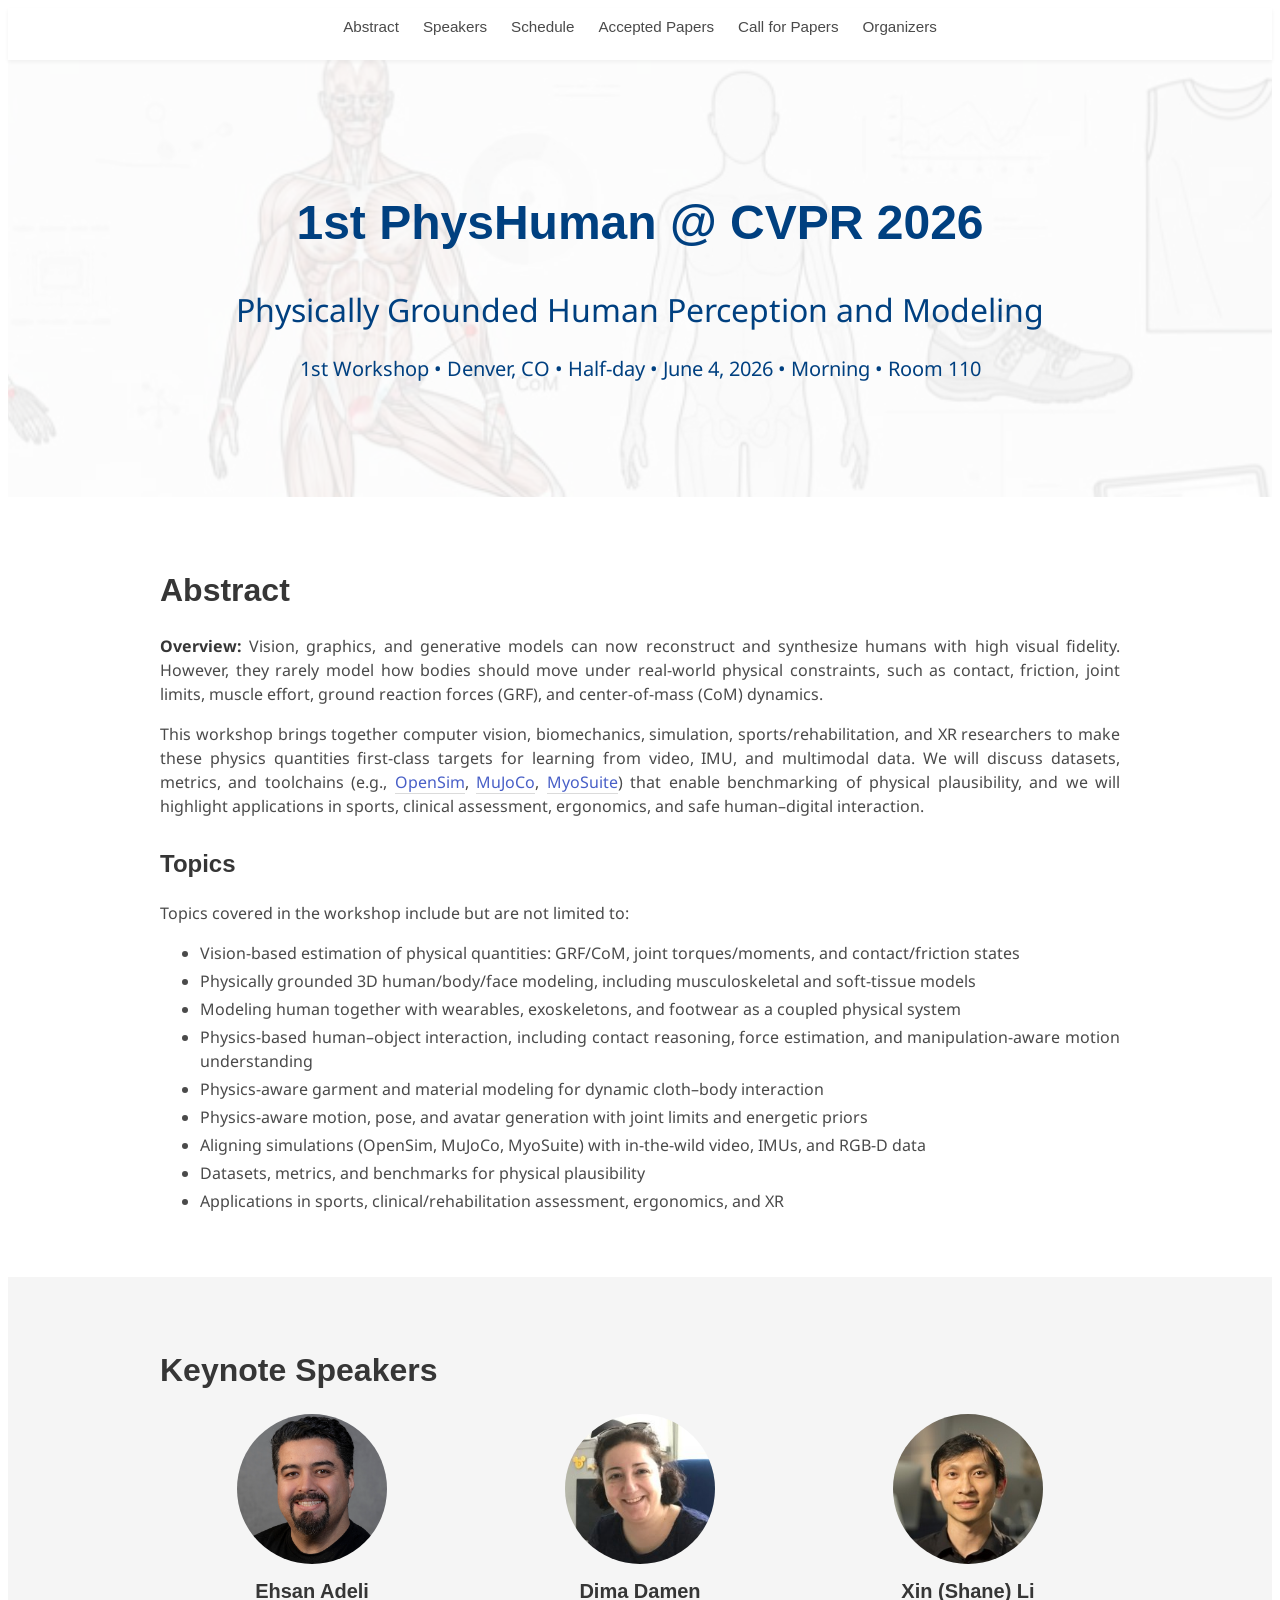
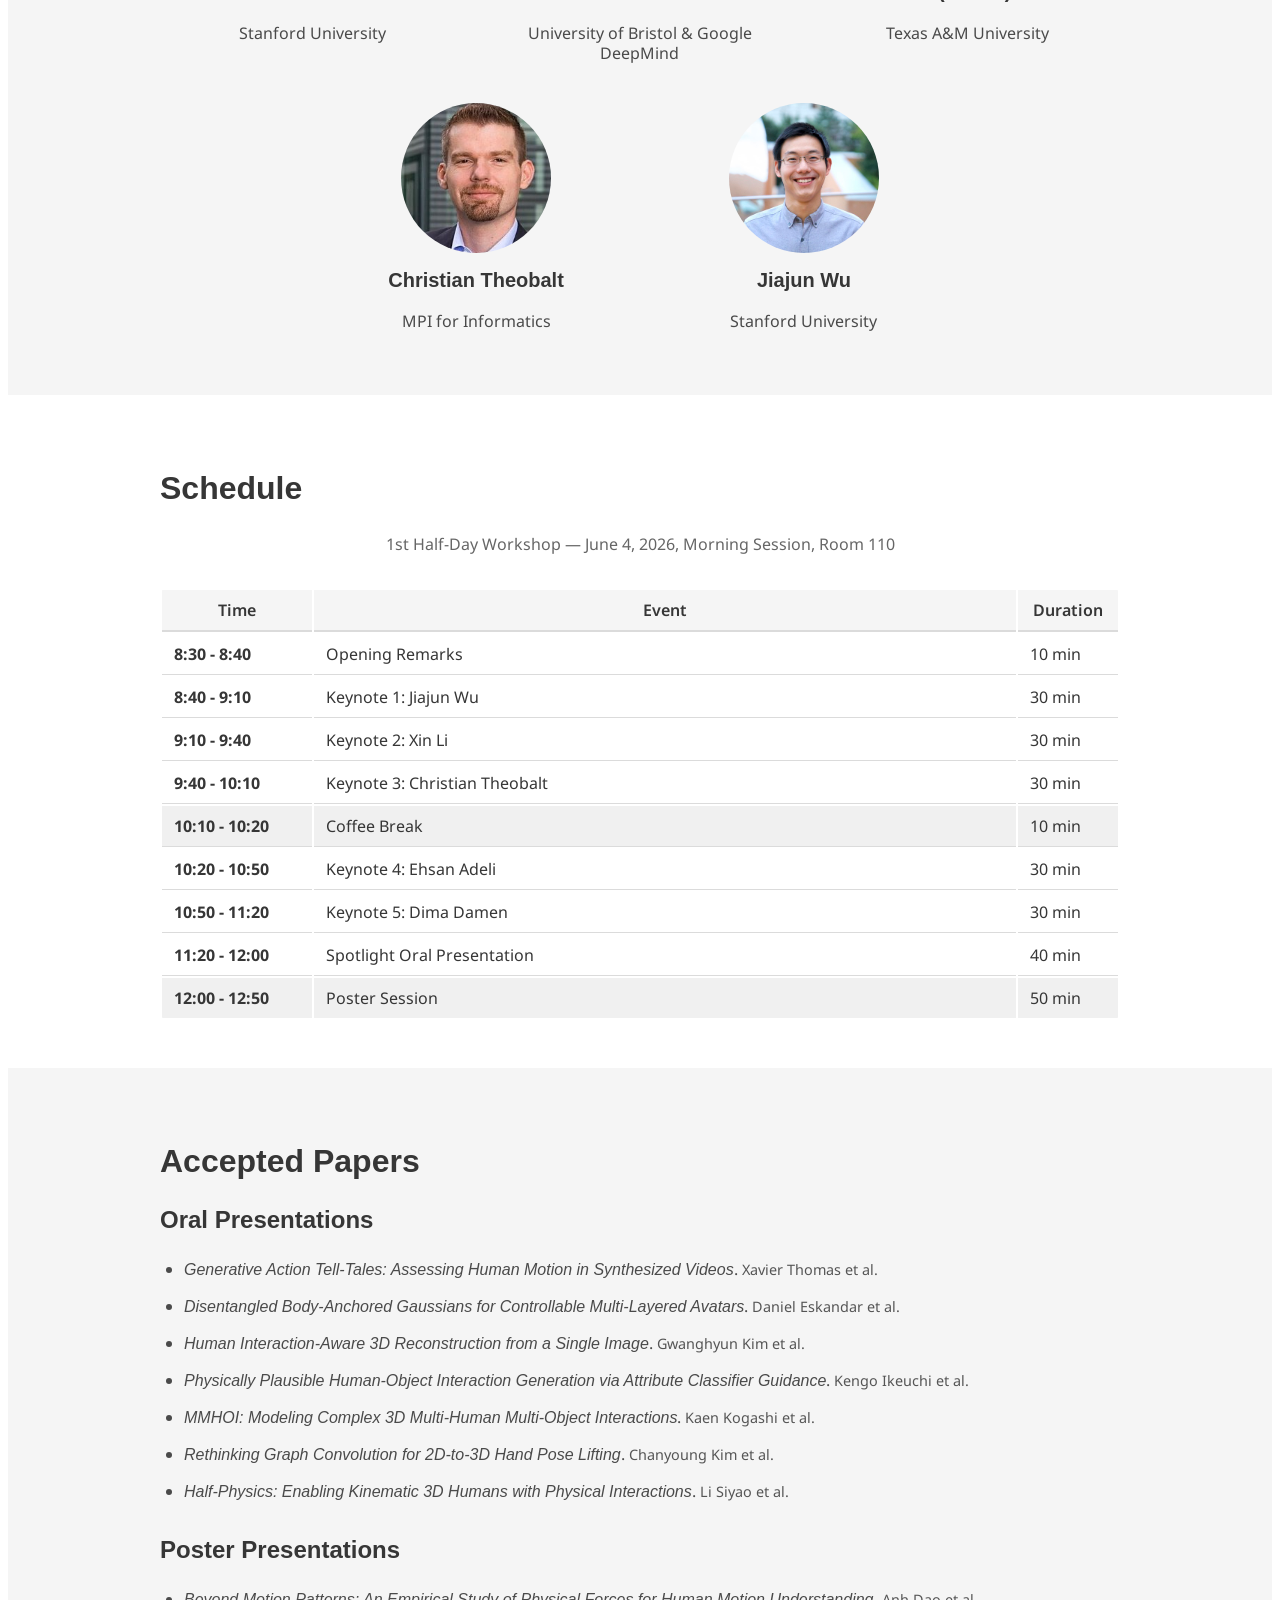
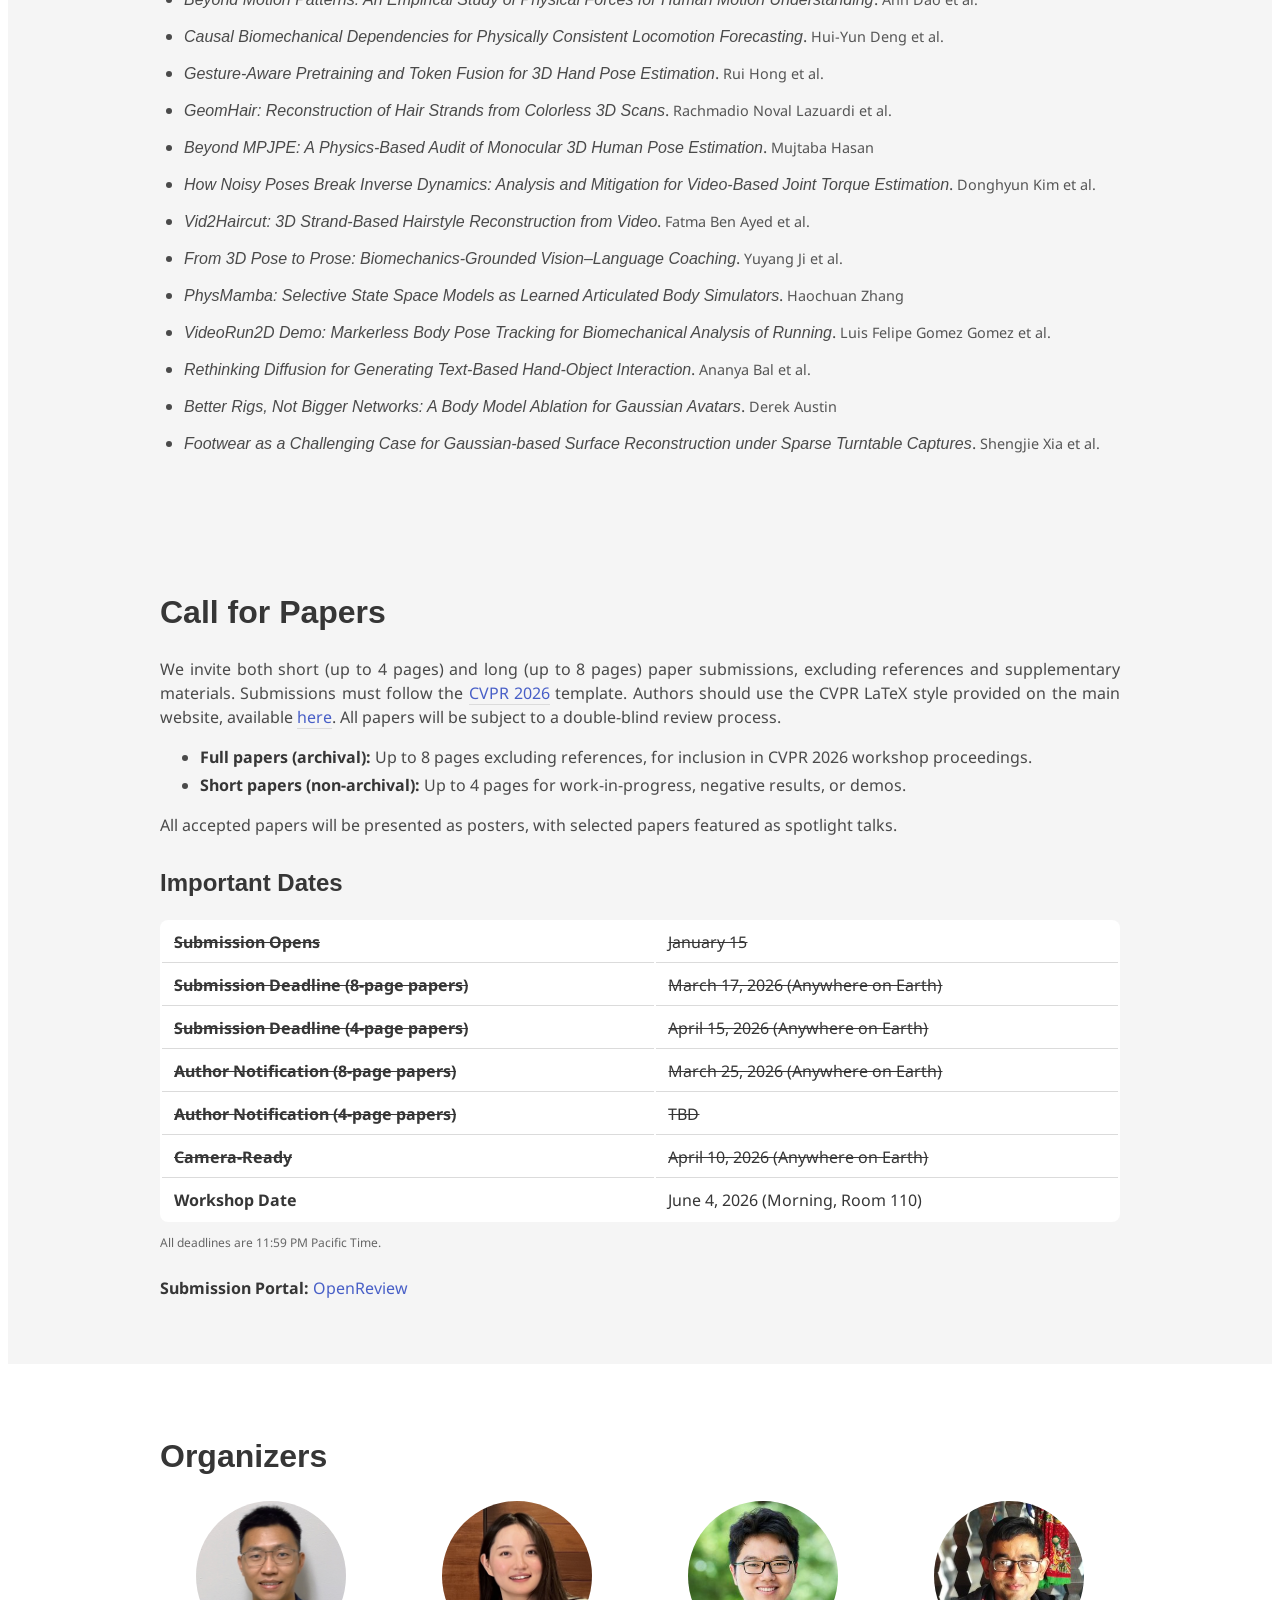
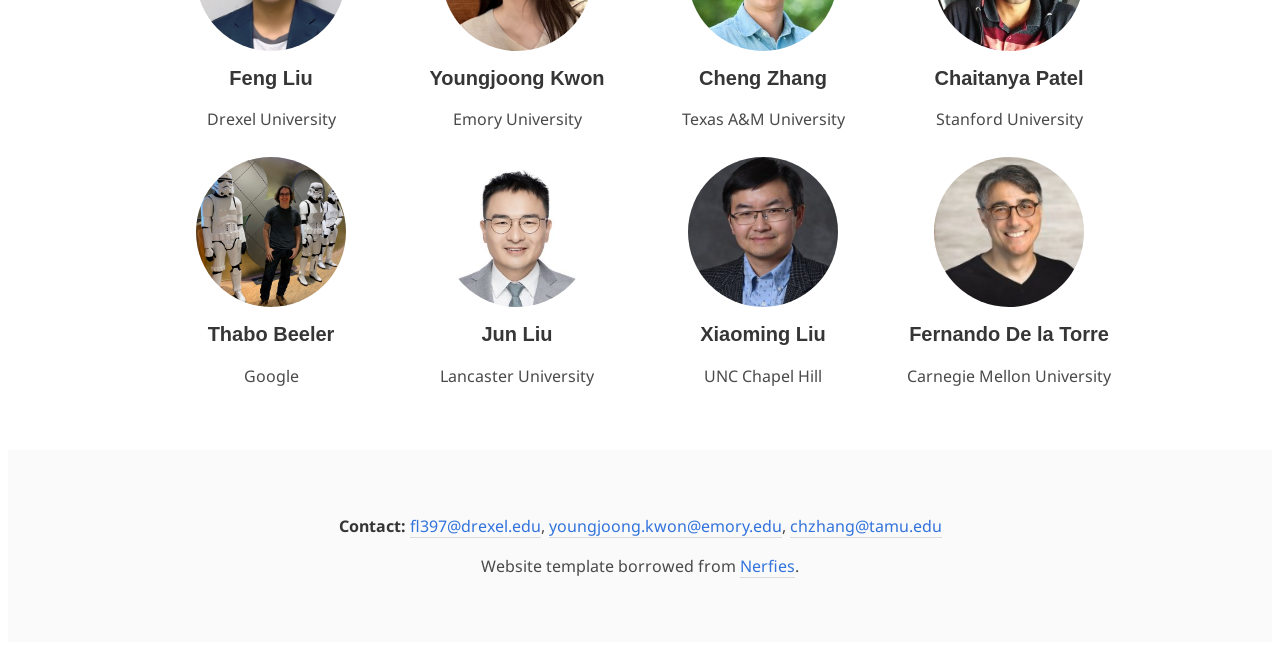
==== commit 039b6af6: "Update speakers section and schedule labels - Strikethrough Author Notification (4-page papers) in I" ====
--- a/index.html
+++ b/index.html
@@ -196,7 +196,7 @@
 
 <section class="section" id="speakers" style="background-color: #f5f5f5;">
   <div class="container is-max-desktop">
-    <h2 class="title is-3">Invited Speakers</h2>
+    <h2 class="title is-3">Keynote Speakers</h2>
 
     <div class="columns is-multiline is-centered">
       <!-- Adeli -->
@@ -281,17 +281,17 @@
         </tr>
         <tr>
           <td><strong>8:40 - 9:10</strong></td>
-          <td>Jiajun Wu</td>
+          <td>Keynote 1: Jiajun Wu</td>
           <td>30 min</td>
         </tr>
         <tr>
           <td><strong>9:10 - 9:40</strong></td>
-          <td>Xin Li</td>
+          <td>Keynote 2: Xin Li</td>
           <td>30 min</td>
         </tr>
         <tr>
           <td><strong>9:40 - 10:10</strong></td>
-          <td>Christian Theobalt</td>
+          <td>Keynote 3: Christian Theobalt</td>
           <td>30 min</td>
         </tr>
         <tr style="background-color: #f0f0f0;">
@@ -301,12 +301,12 @@
         </tr>
         <tr>
           <td><strong>10:20 - 10:50</strong></td>
-          <td>Ehsan Adeli</td>
+          <td>Keynote 4: Ehsan Adeli</td>
           <td>30 min</td>
         </tr>
         <tr>
           <td><strong>10:50 - 11:20</strong></td>
-          <td>Dima Damen</td>
+          <td>Keynote 5: Dima Damen</td>
           <td>30 min</td>
         </tr>
         <tr>
@@ -400,8 +400,8 @@
           <td><s>March 25, 2026 (Anywhere on Earth)</s></td>
         </tr>
         <tr>
-          <td><strong>Author Notification (4-page papers)</strong></td>
-          <td>TBD</td>
+          <td><s><strong>Author Notification (4-page papers)</strong></s></td>
+          <td><s>TBD</s></td>
         </tr>
         <tr>
           <td><s><strong>Camera-Ready</strong></s></td>
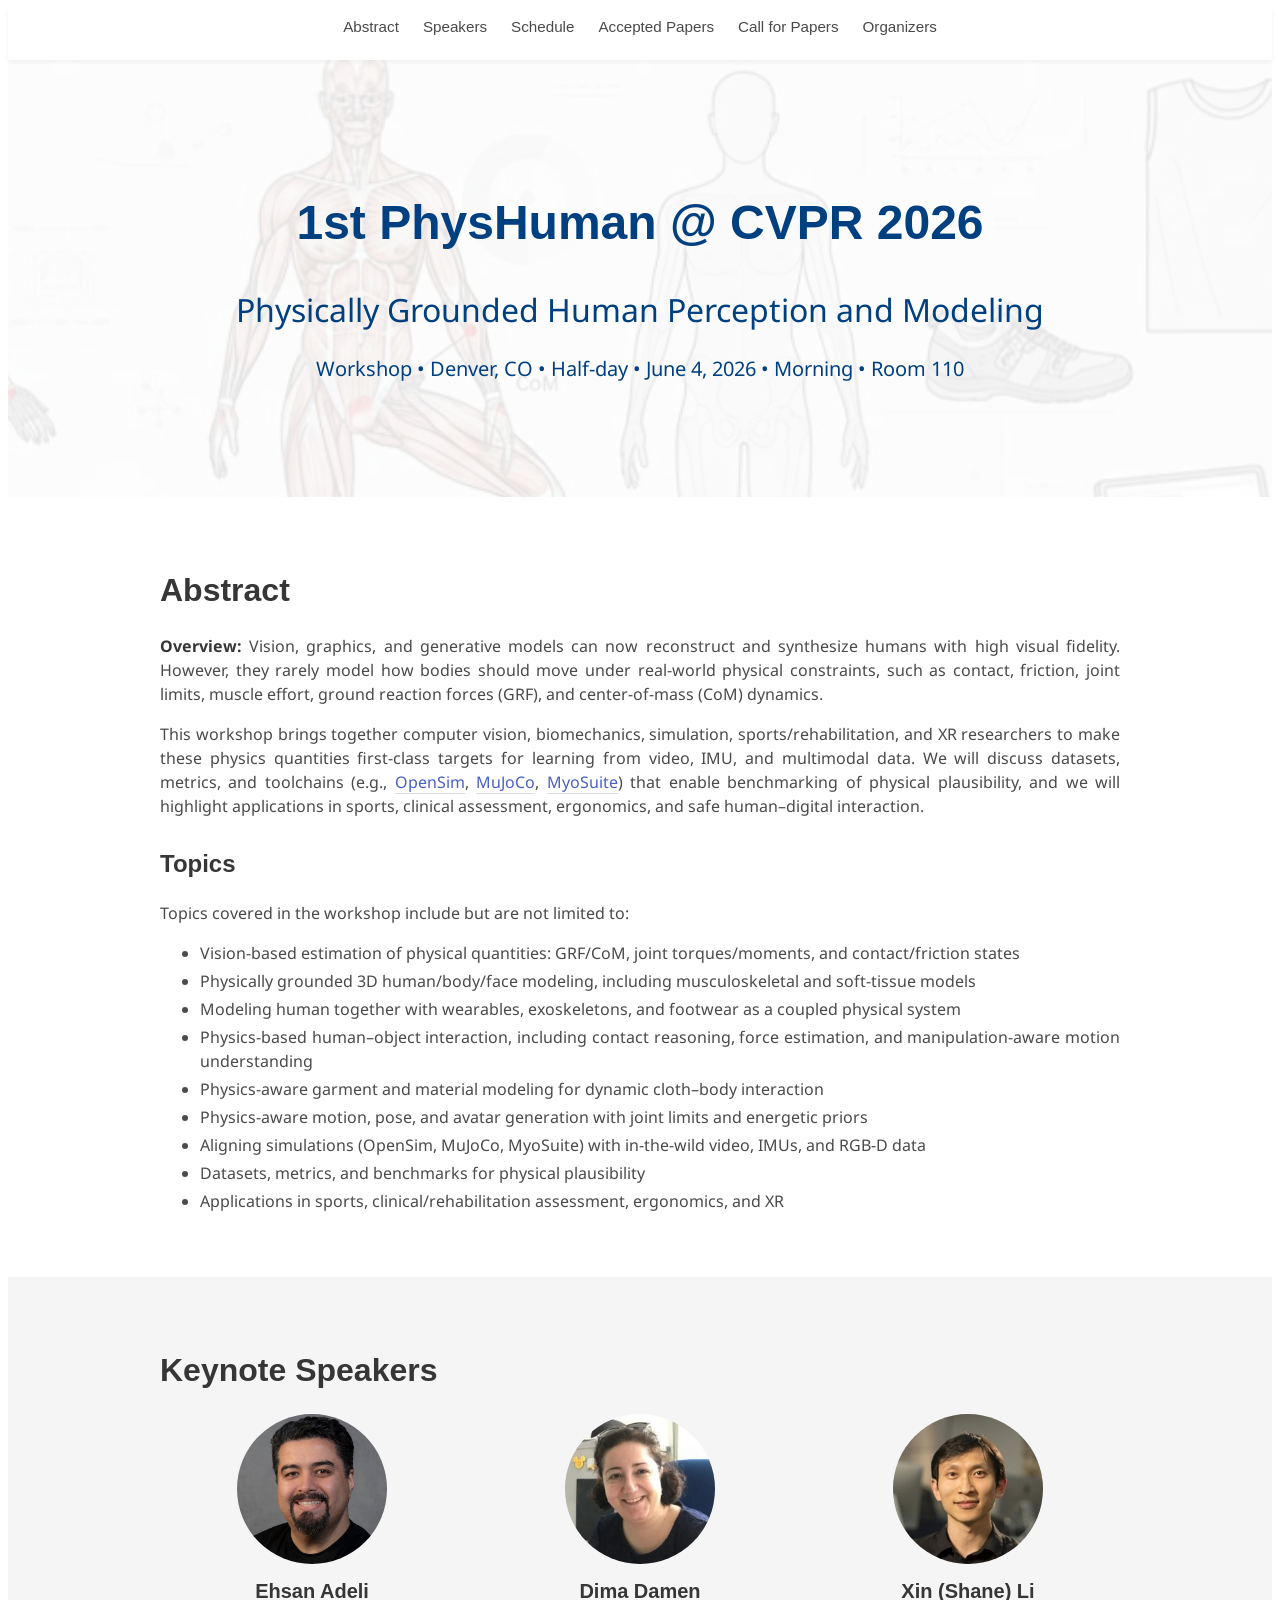
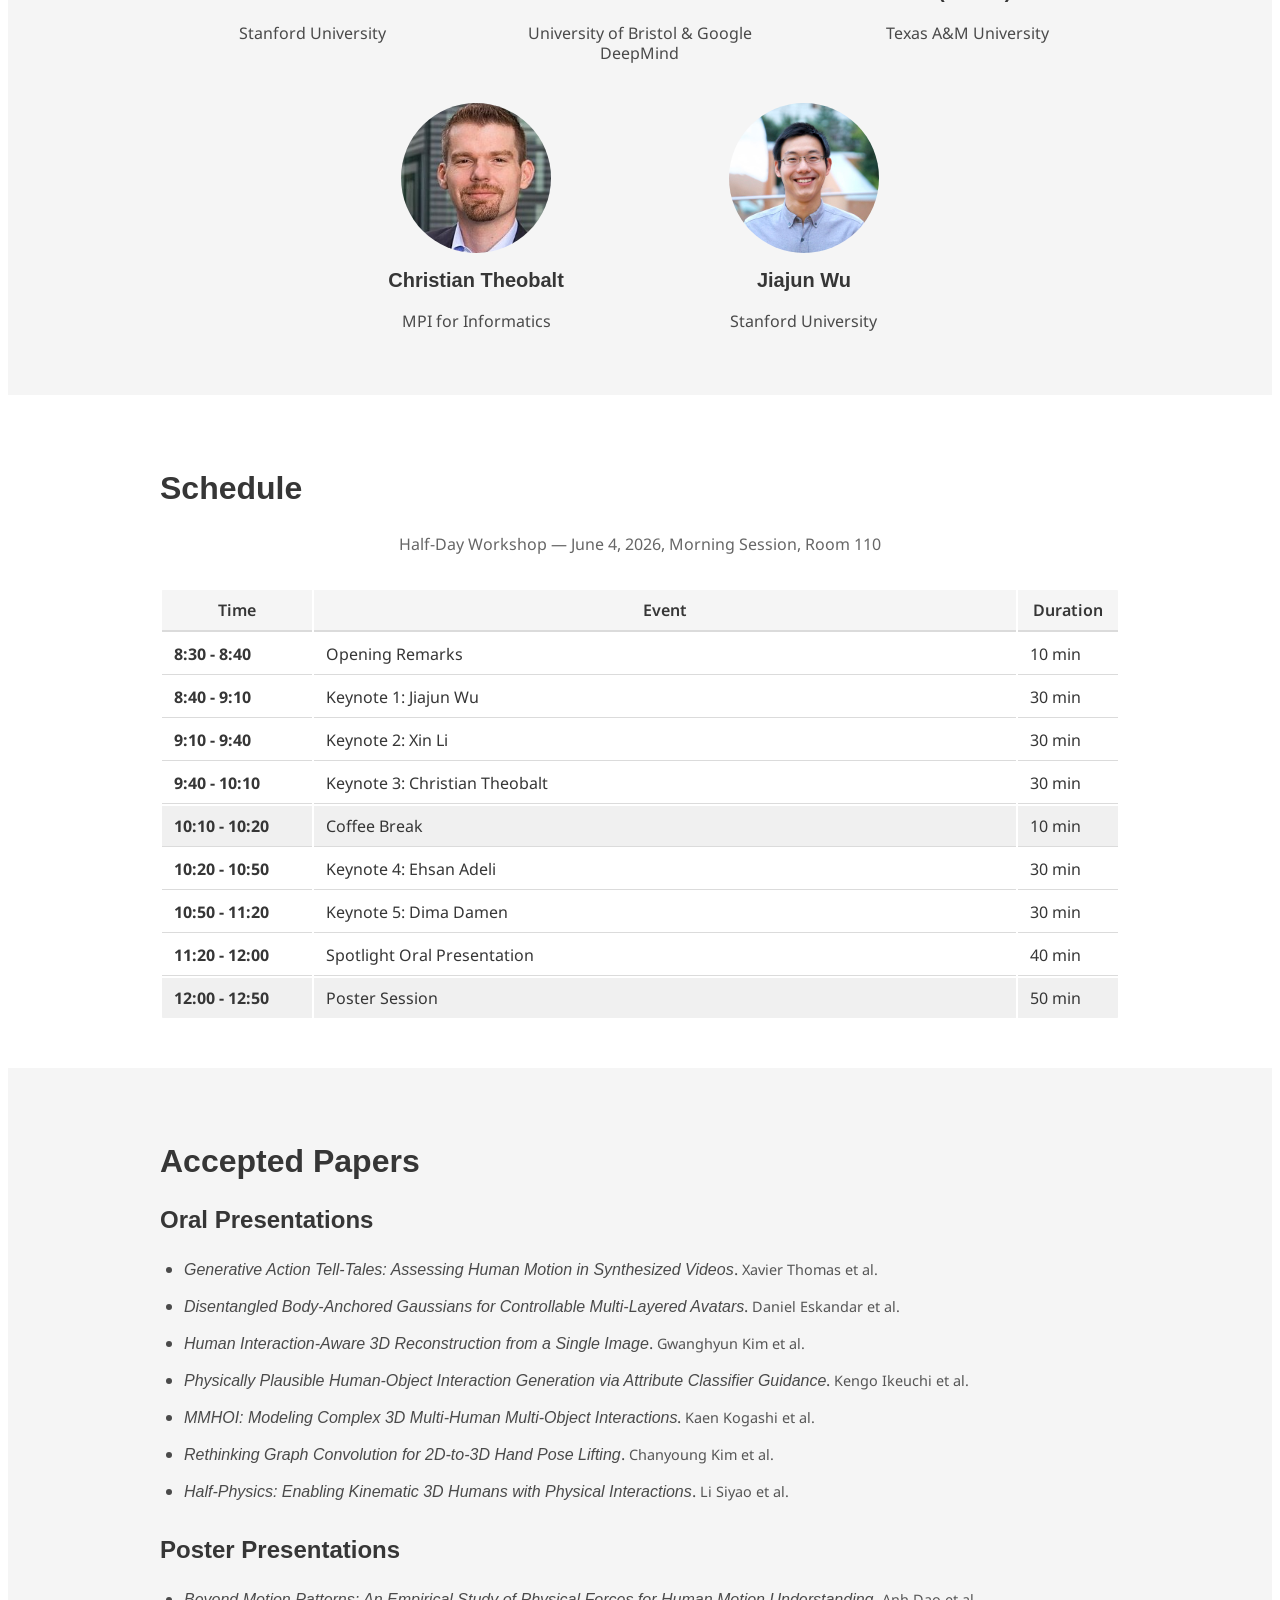
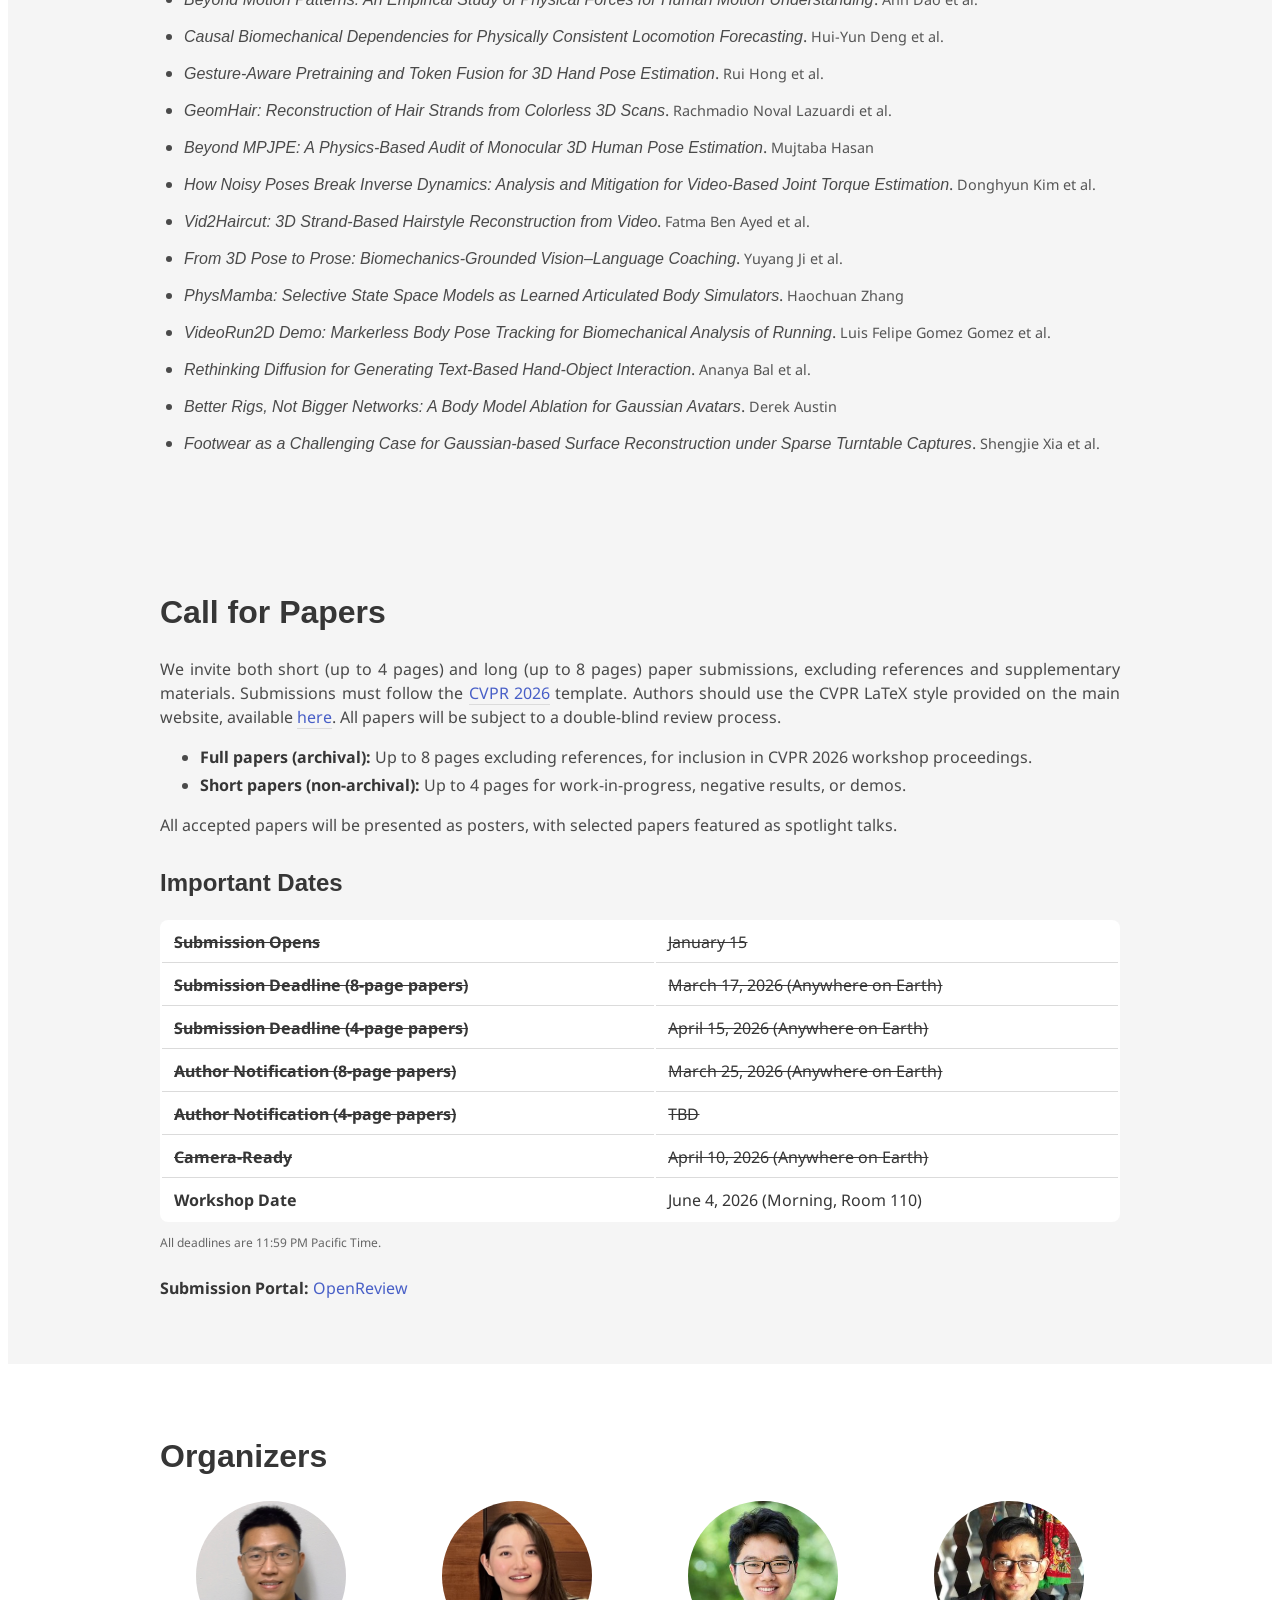
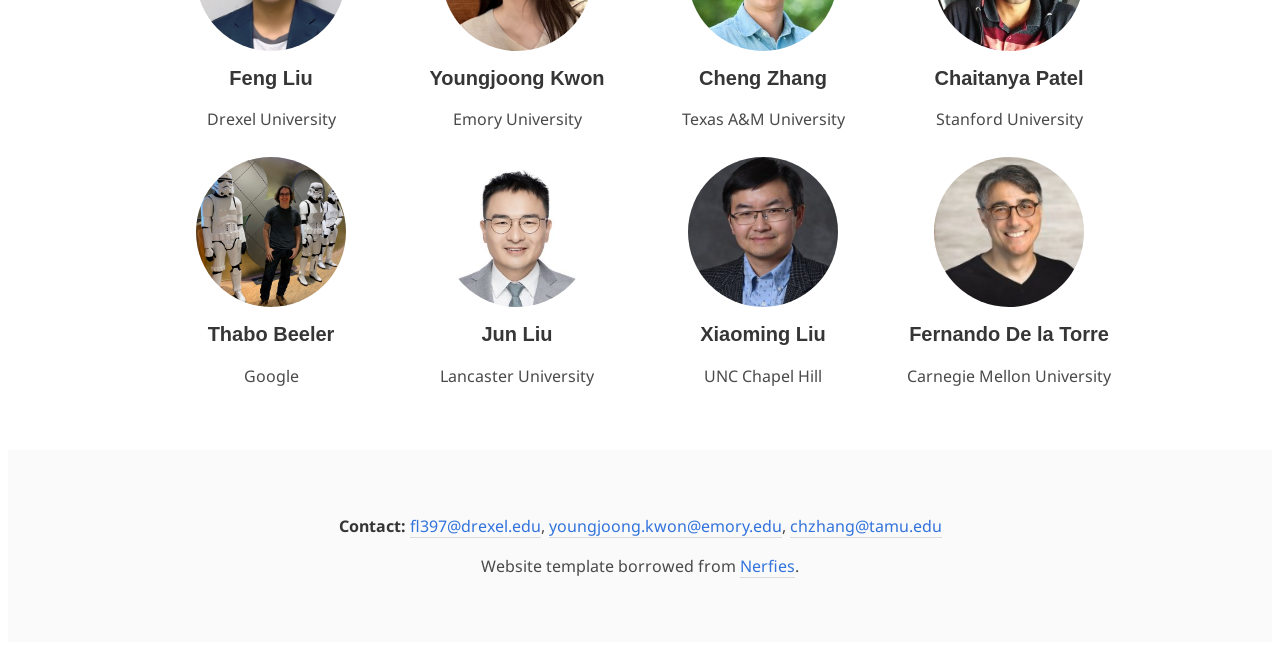
==== commit adb02a12: "Remove '1st' from hero subtitle and schedule description https://claude.ai/code/session_01R1hXDrzsQ1" ====
--- a/index.html
+++ b/index.html
@@ -154,7 +154,7 @@
           <h1 class="title is-1 publication-title" style="color: #004080;">1st PhysHuman @ CVPR 2026</h1>
           <h2 class="subtitle is-3" style="color: #004080;">Physically Grounded Human Perception and Modeling</h2>
           <p class="subtitle is-5" style="color: #004080;">
-            <span style="color: #004080;">1st Workshop • Denver, CO • Half-day • June 4, 2026 • Morning • Room 110</span>
+            <span style="color: #004080;">Workshop • Denver, CO • Half-day • June 4, 2026 • Morning • Room 110</span>
           </p>
         </div>
       </div>
@@ -262,7 +262,7 @@
   <div class="container is-max-desktop">
     <h2 class="title is-3">Schedule</h2>
     <p class="has-text-centered" style="margin-bottom: 2rem; color: #666;">
-      1st Half-Day Workshop — June 4, 2026, Morning Session, Room 110
+      Half-Day Workshop — June 4, 2026, Morning Session, Room 110
     </p>
 
     <table class="table is-fullwidth is-hoverable">
